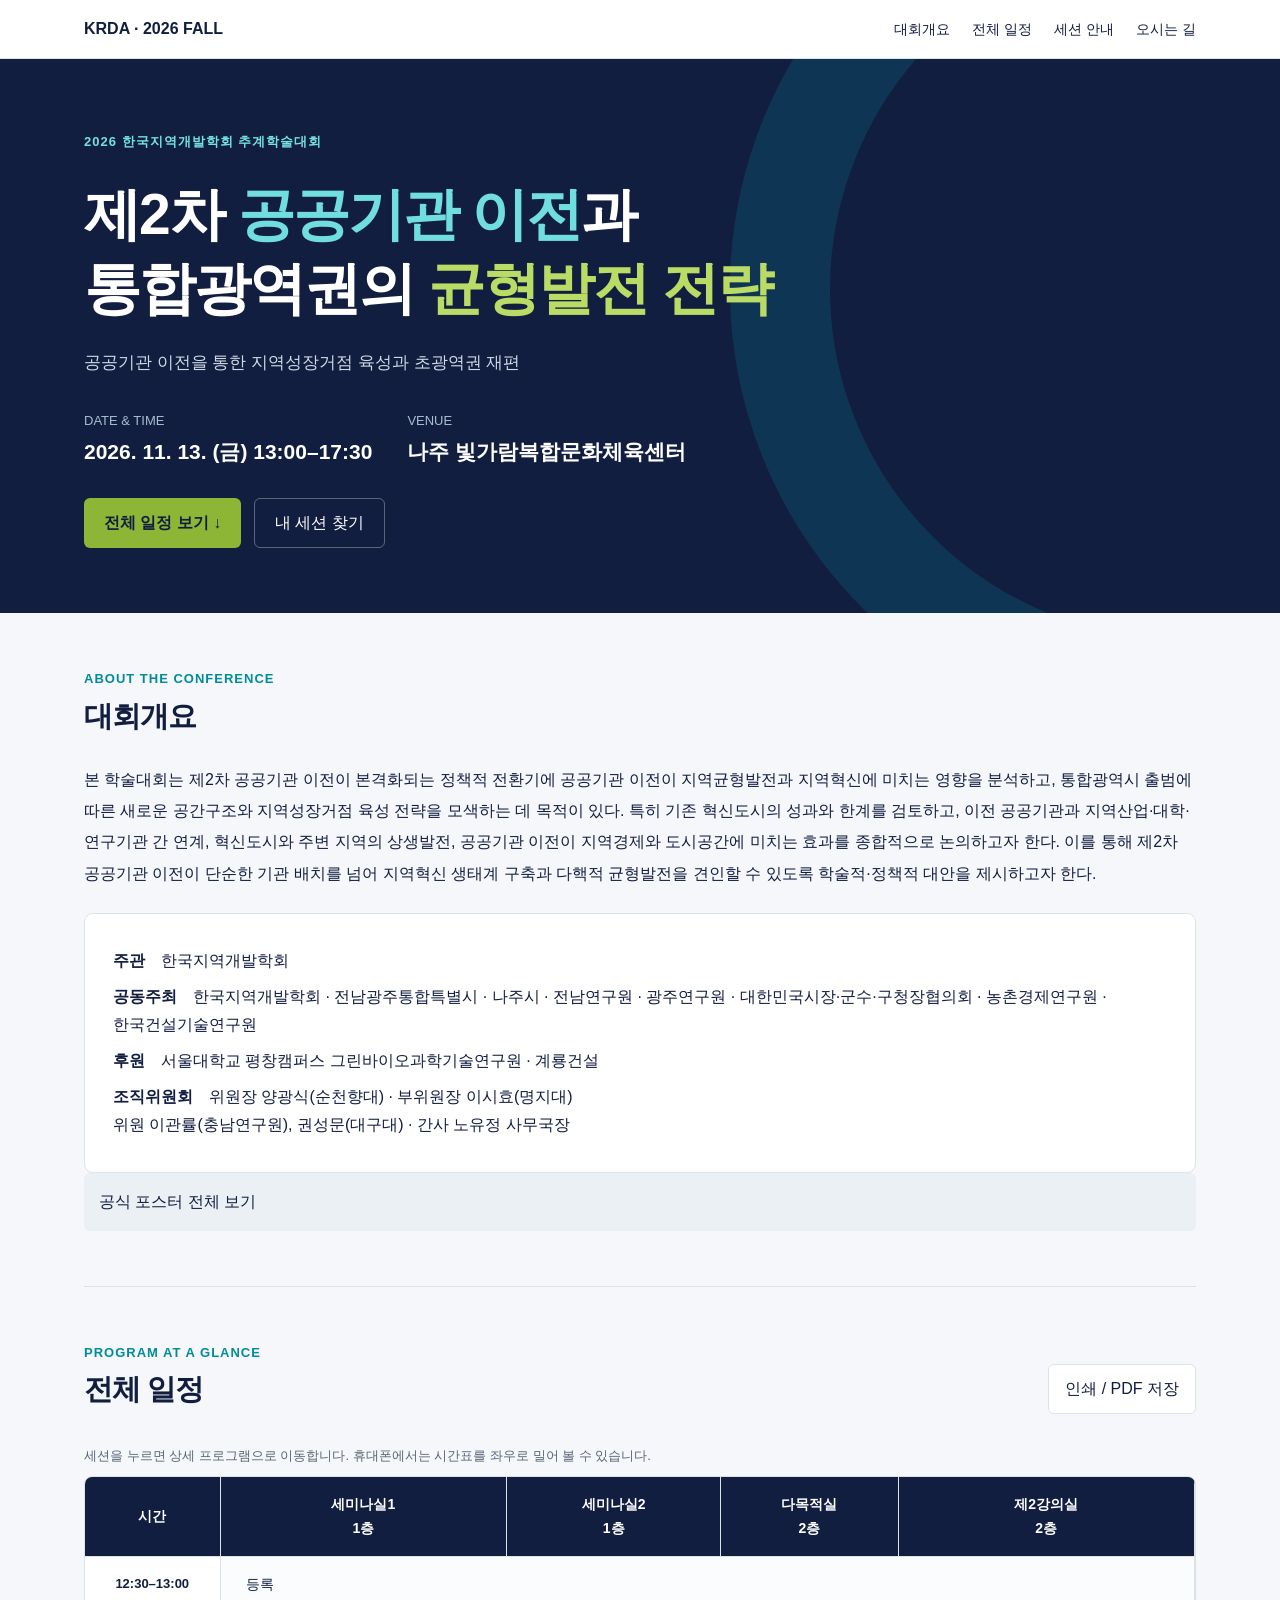
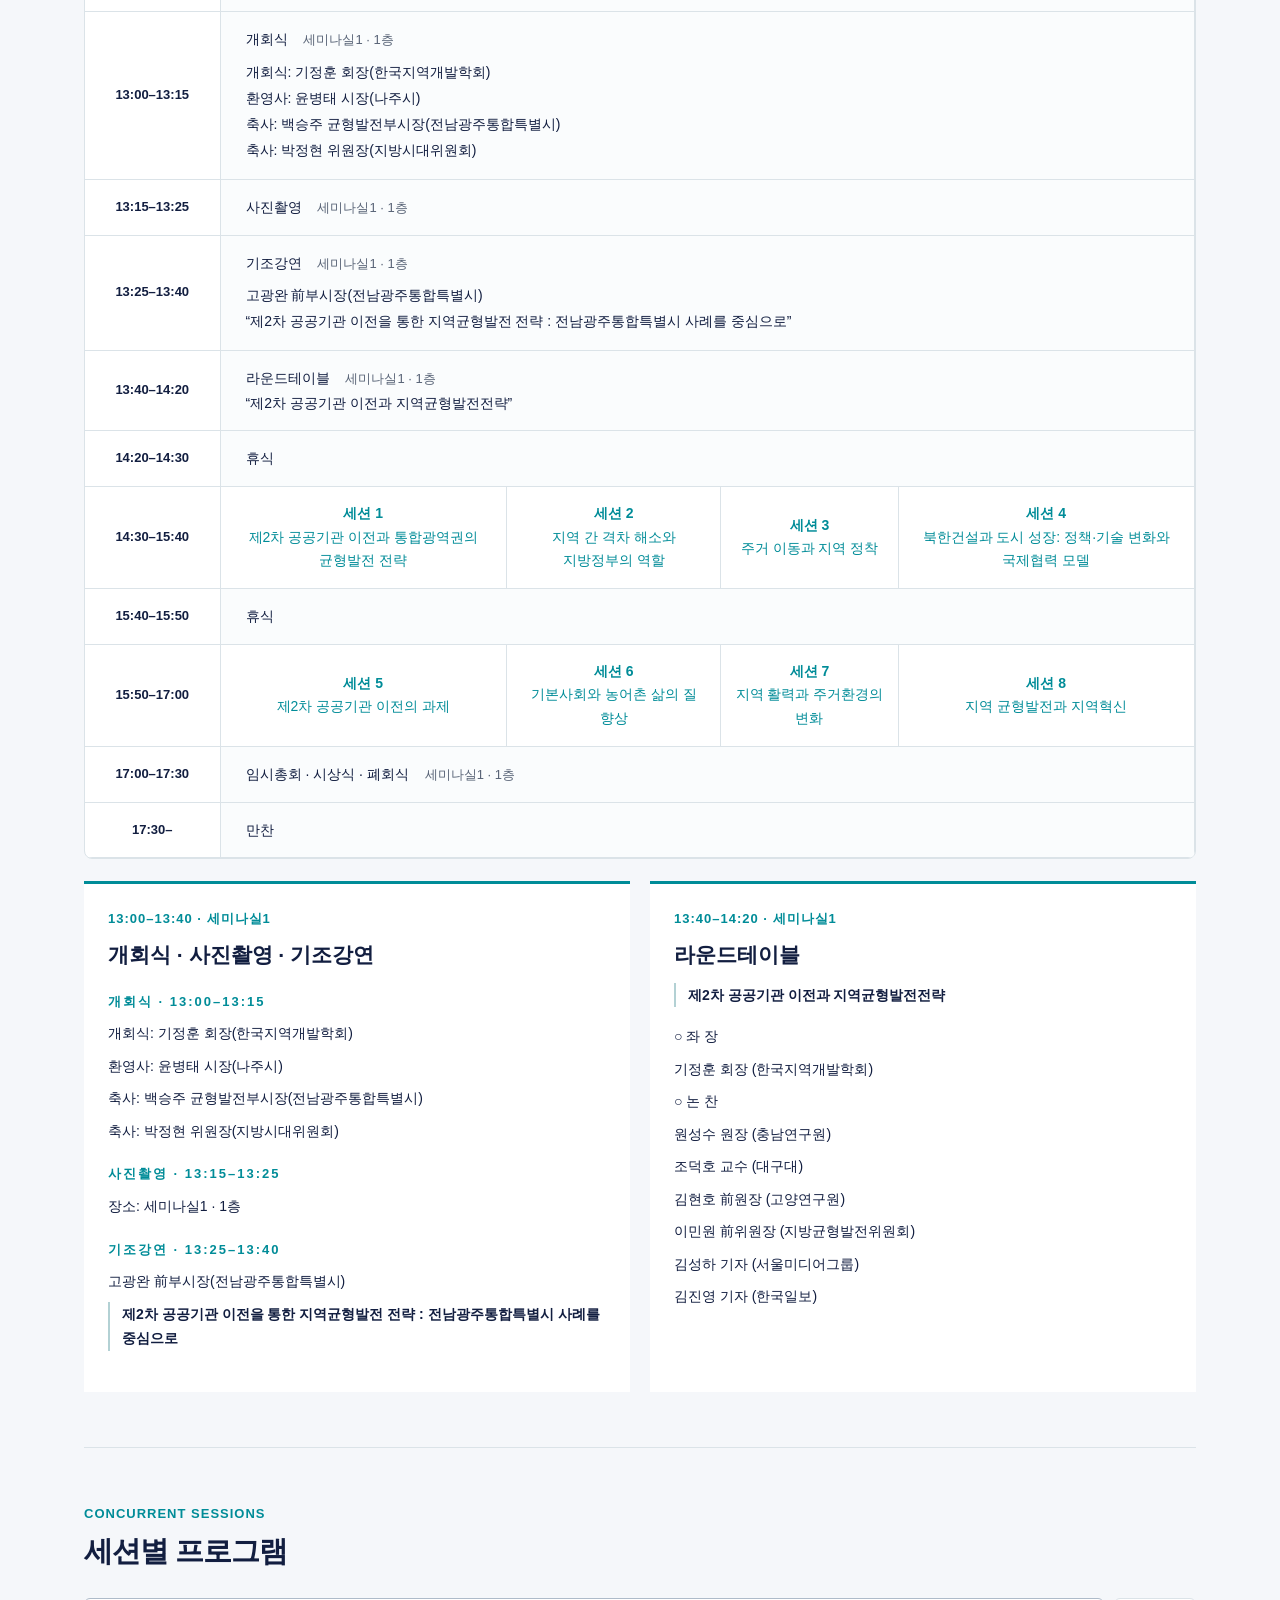
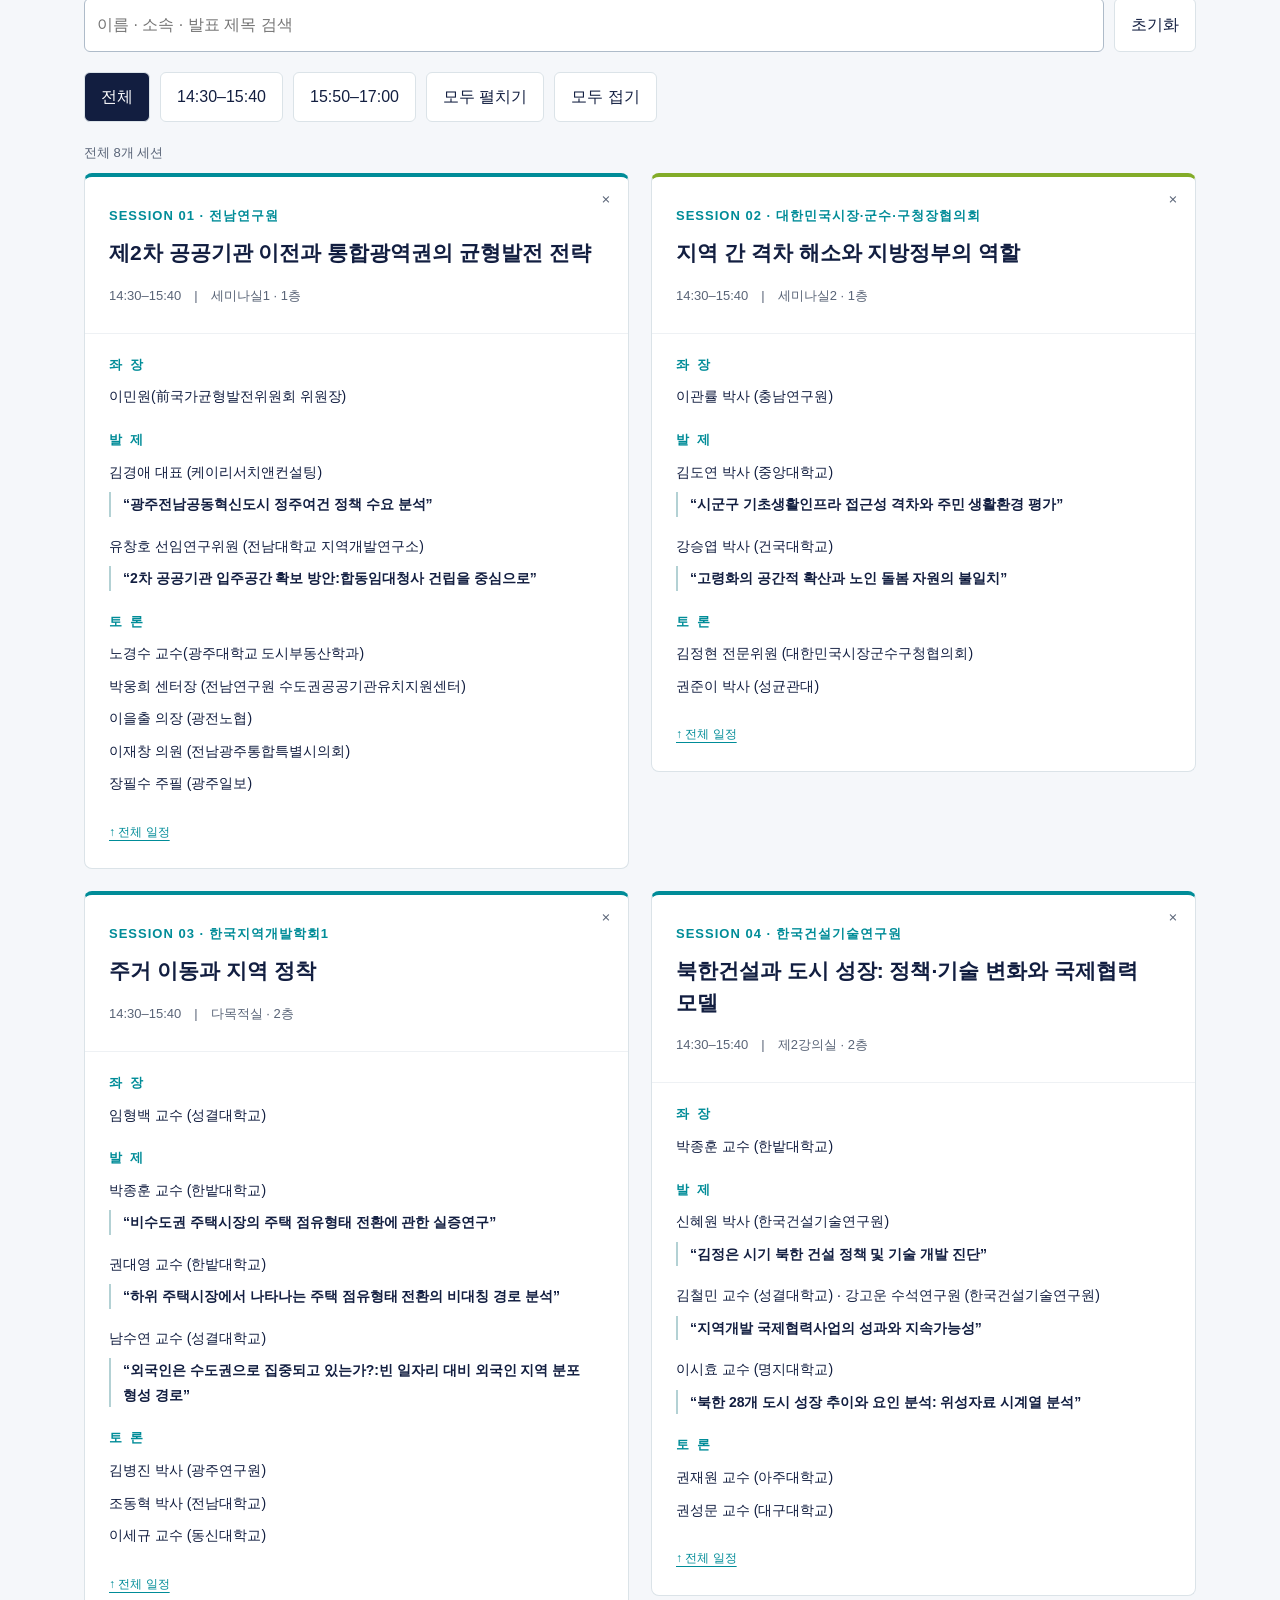
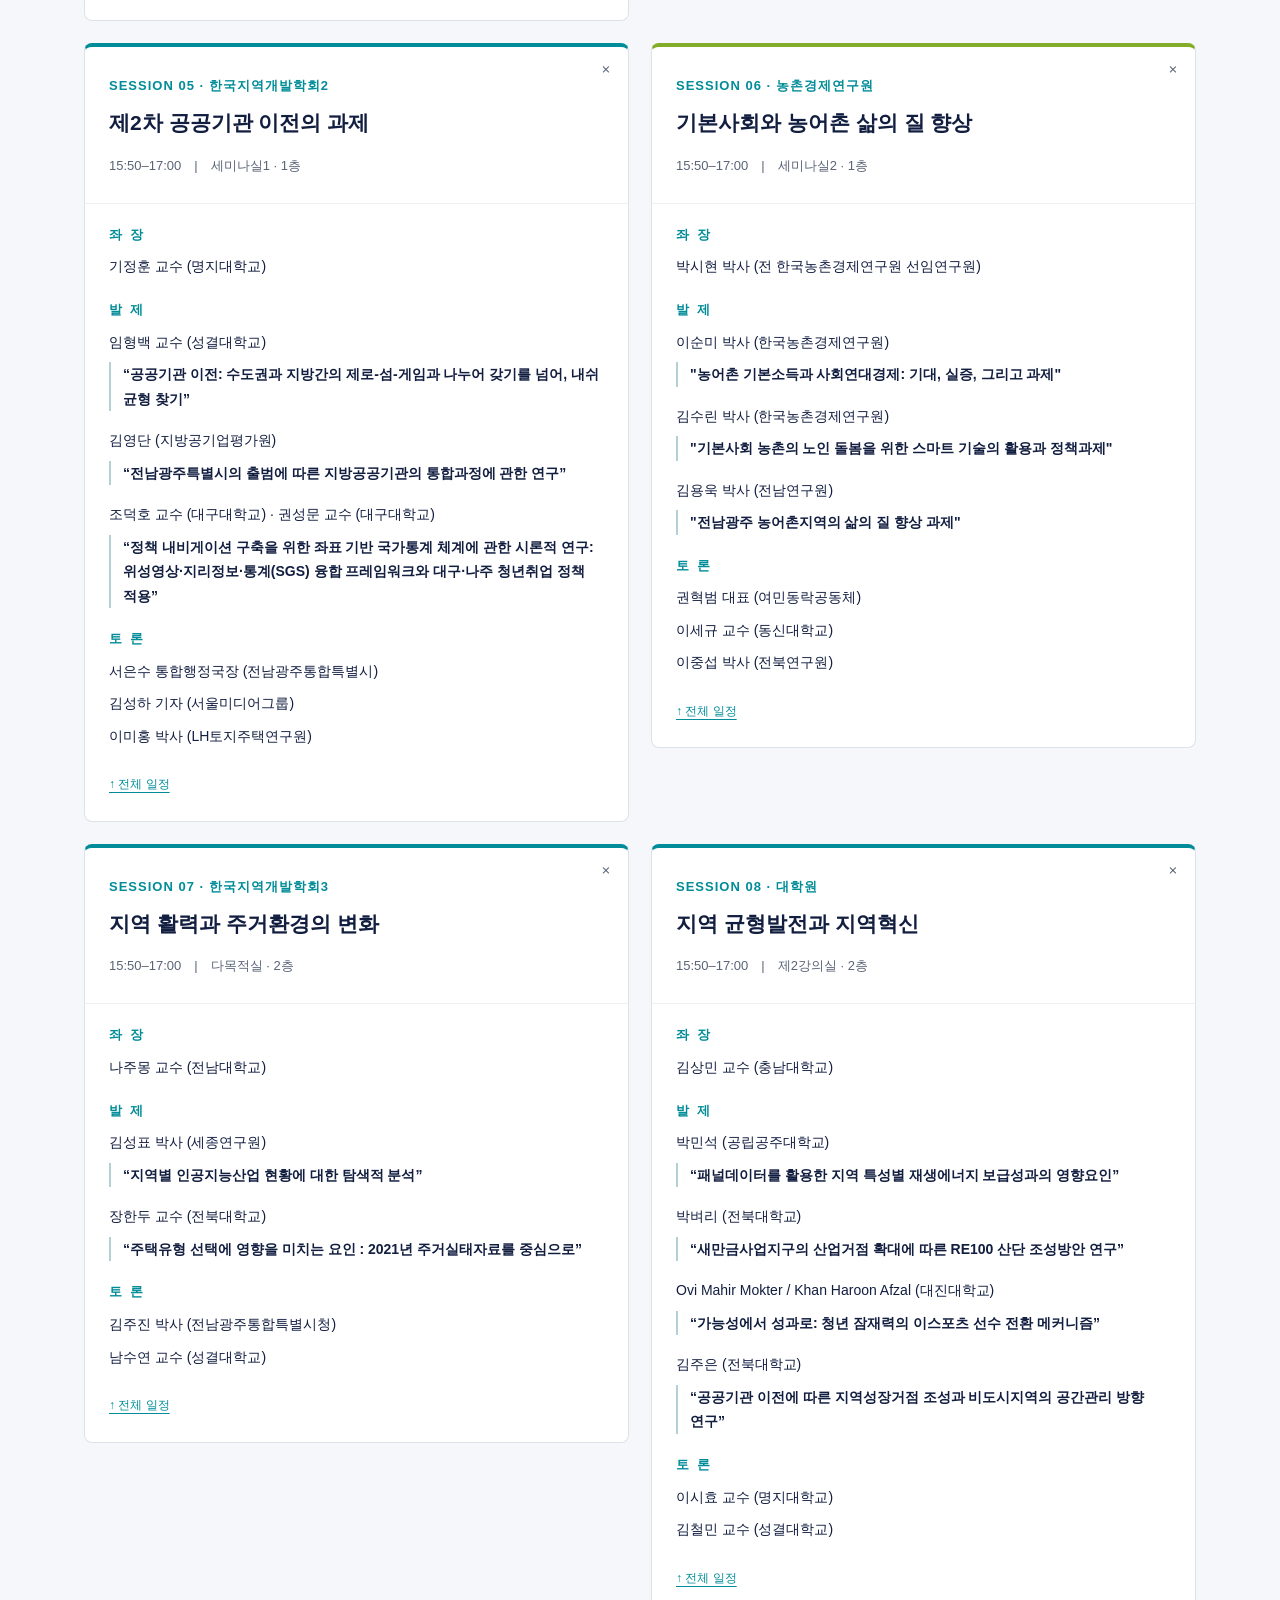
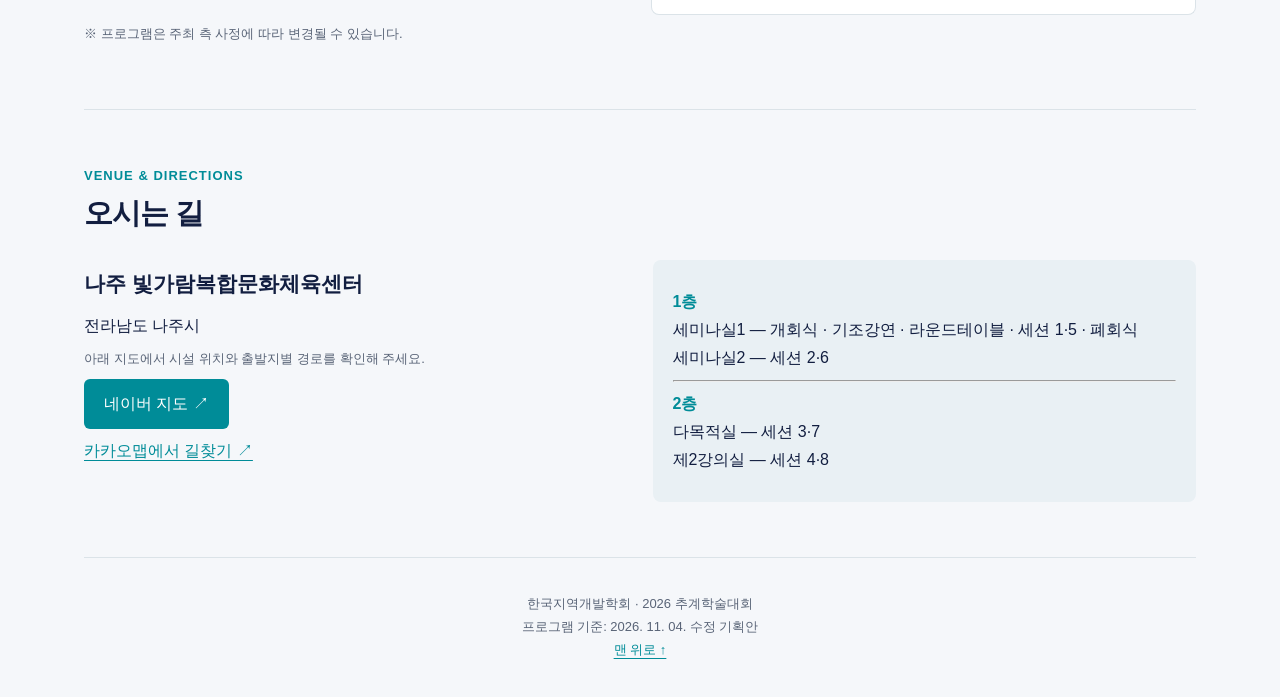
==== 2026-fall/index.html @ 7869dcb7 "Add files via upload" ====
<!doctype html>
<html lang="ko">
<head>
<meta charset="utf-8">
<meta name="viewport" content="width=device-width,initial-scale=1">
<meta name="description" content="2026 한국지역개발학회 추계학술대회 — 11월 13일 나주 빛가람복합문화체육센터. 전체 일정과 세션별 프로그램 안내.">
<title>2026 한국지역개발학회 추계학술대회</title>
<link rel="stylesheet" href="style.css?v=20261104r5">
</head>
<body>
<!-- 내용 수정: 이 파일에서 이름·소속·제목을 검색해 바꾸세요. -->
<!-- 디자인은 style.css, 기능은 script.js, 포스터는 poster.png에 있습니다. -->
<a class="skip" href="#schedule">전체 일정으로 바로가기</a>
<nav aria-label="주요 메뉴">
<div class="navinner">
<a class="brand" href="#top">KRDA · 2026 FALL</a>
<div class="links">
<a href="#about">대회개요</a>
<a href="#schedule">전체 일정</a>
<a href="#sessions">세션 안내</a>
<a href="#venue">오시는 길</a>
</div>
</div>
</nav>
<header class="hero" id="top">
<div class="hero-inner">
<div class="eyebrow">2026 한국지역개발학회 추계학술대회</div>
<h1>제2차 <em>공공기관 이전</em>과<br>통합광역권의 <strong>균형발전 전략</strong>
</h1>
<p class="subtitle">공공기관 이전을 통한 지역성장거점 육성과 초광역권 재편</p>
<div class="hero-info">
<div>
<span>DATE & TIME</span>
<b>2026. 11. 13. (금) 13:00–17:30</b>
</div>
<div>
<span>VENUE</span>
<b>나주 빛가람복합문화체육센터</b>
</div>
</div>
<a class="btn" href="#schedule">전체 일정 보기 ↓</a>
<a class="ghost" href="#sessions">내 세션 찾기</a>
</div>
</header>
<main>

<!-- ==================== 대회개요 ==================== -->
<section id="about">
<div class="eyebrow">ABOUT THE CONFERENCE</div>
<h2>대회개요</h2>
<p class="intro">본 학술대회는 제2차 공공기관 이전이 본격화되는 정책적 전환기에 공공기관 이전이 지역균형발전과 지역혁신에 미치는 영향을 분석하고, 통합광역시 출범에 따른 새로운 공간구조와 지역성장거점 육성 전략을 모색하는 데 목적이 있다. 특히 기존 혁신도시의 성과와 한계를 검토하고, 이전 공공기관과 지역산업·대학·연구기관 간 연계, 혁신도시와 주변 지역의 상생발전, 공공기관 이전이 지역경제와 도시공간에 미치는 효과를 종합적으로 논의하고자 한다. 이를 통해 제2차 공공기관 이전이 단순한 기관 배치를 넘어 지역혁신 생태계 구축과 다핵적 균형발전을 견인할 수 있도록 학술적·정책적 대안을 제시하고자 한다.</p>
<div class="info-box">
<p>
<b>주관</b>　한국지역개발학회</p>
<p>
<b>공동주최</b>　한국지역개발학회 · 전남광주통합특별시 · 나주시 · 전남연구원 · 광주연구원 · 대한민국시장·군수·구청장협의회 · 농촌경제연구원 · 한국건설기술연구원</p>
<!-- 후원기관 -->
<p>
<b>후원</b>　서울대학교 평창캠퍼스 그린바이오과학기술연구원 · 계룡건설</p>
<p>
<b>조직위원회</b>　위원장 양광식(순천향대) · 부위원장 이시효(명지대)<br>위원 이관률(충남연구원), 권성문(대구대) · 간사 노유정 사무국장</p>
</div>
<details id="poster">
<summary>공식 포스터 전체 보기</summary>
<img loading="lazy" src="poster.png" alt="2026 한국지역개발학회 추계학술대회 공식 포스터">
</details>
</section>

<!-- ==================== 전체 일정 — 개회식·축사·기조강연 명단 ==================== -->
<section id="schedule">
<div class="sectionhead">
<div>
<div class="eyebrow">PROGRAM AT A GLANCE</div>
<h2>전체 일정</h2>
</div>
<button class="filter" id="print">인쇄 / PDF 저장</button>
</div>
<p class="note">세션을 누르면 상세 프로그램으로 이동합니다. 휴대폰에서는 시간표를 좌우로 밀어 볼 수 있습니다.</p>
<div class="tablewrap" role="region" aria-label="전체 일정표, 좌우 스크롤 가능" tabindex="0">
<table>
<thead>
<tr>
<th scope="col">시간</th>
<th scope="col">세미나실1<br>1층</th>
<th scope="col">세미나실2<br>1층</th>
<th scope="col">다목적실<br>2층</th>
<th scope="col">제2강의실<br>2층</th>
</tr>
</thead>
<tbody>
<tr class="common">
<th scope="row">12:30–13:00</th>
<td colspan="4">등록</td>
</tr>
<tr class="common">
<th scope="row">13:00–13:15</th>
<td colspan="4">개회식 <small>세미나실1 · 1층</small>
<div class="ceremony-names">개회식: 기정훈 회장(한국지역개발학회)<br>환영사: 윤병태 시장(나주시)<br>축사: 백승주 균형발전부시장(전남광주통합특별시)<br>축사: 박정현 위원장(지방시대위원회)</div>
</td>
</tr>
<tr class="common">
<th scope="row">13:15–13:25</th>
<td colspan="4">사진촬영 <small>세미나실1 · 1층</small></td>
</tr>
<tr class="common">
<th scope="row">13:25–13:40</th>
<td colspan="4">기조강연 <small>세미나실1 · 1층</small>
<div class="ceremony-names">고광완 前부시장(전남광주통합특별시)<br>“제2차 공공기관 이전을 통한 지역균형발전 전략 : 전남광주통합특별시 사례를 중심으로”</div>
</td>
</tr>
<tr class="common">
<th scope="row">13:40–14:20</th>
<td colspan="4">라운드테이블 <small>세미나실1 · 1층</small><br>“제2차 공공기관 이전과 지역균형발전전략”
</td>
</tr>
<tr class="common">
<th scope="row">14:20–14:30</th>
<td colspan="4">휴식</td>
</tr>
<tr>
<th scope="row">14:30–15:40</th>
<td>
<a href="#session-1" data-session="1">
<b>세션 1</b>
<br>제2차 공공기관 이전과 통합광역권의 균형발전 전략</a>
</td>
<td>
<a href="#session-2" data-session="2">
<b>세션 2</b>
<br>지역 간 격차 해소와 지방정부의 역할</a>
</td>
<td>
<a href="#session-3" data-session="3">
<b>세션 3</b>
<br>주거 이동과 지역 정착</a>
</td>
<td>
<a href="#session-4" data-session="4">
<b>세션 4</b>
<br>북한건설과 도시 성장: 정책·기술 변화와 국제협력 모델</a>
</td>
</tr>
<tr class="common">
<th scope="row">15:40–15:50</th>
<td colspan="4">휴식</td>
</tr>
<tr>
<th scope="row">15:50–17:00</th>
<td>
<a href="#session-5" data-session="5">
<b>세션 5</b>
<br>제2차 공공기관 이전의 과제</a>
</td>
<td>
<a href="#session-6" data-session="6">
<b>세션 6</b>
<br>기본사회와 농어촌 삶의 질 향상</a>
</td>
<td>
<a href="#session-7" data-session="7">
<b>세션 7</b>
<br>지역 활력과 주거환경의 변화</a>
</td>
<td>
<a href="#session-8" data-session="8">
<b>세션 8</b>
<br>지역 균형발전과 지역혁신</a>
</td>
</tr>
<tr class="common">
<th scope="row">17:00–17:30</th>
<td colspan="4">임시총회 · 시상식 · 폐회식 <small>세미나실1 · 1층</small>
</td>
</tr>
<tr class="common">
<th scope="row">17:30–</th>
<td colspan="4">만찬</td>
</tr>
</tbody>
</table>
</div>
<div class="plenary">
<article>
<div class="eyebrow">13:00–13:40 · 세미나실1</div>
<h3>개회식 · 사진촬영 · 기조강연</h3>
<h4>개회식 · 13:00–13:15</h4>
<p>개회식: 기정훈 회장(한국지역개발학회)</p>
<p>환영사: 윤병태 시장(나주시)</p>
<p>축사: 백승주 균형발전부시장(전남광주통합특별시)</p>
<p>축사: 박정현 위원장(지방시대위원회)</p>
<h4>사진촬영 · 13:15–13:25</h4>
<p>장소: 세미나실1 · 1층</p>
<h4>기조강연 · 13:25–13:40</h4>
<p>고광완 前부시장(전남광주통합특별시)</p>
<p class="paper">제2차 공공기관 이전을 통한 지역균형발전 전략 : 전남광주통합특별시 사례를 중심으로</p>
</article>
<article>
<div class="eyebrow">13:40–14:20 · 세미나실1</div>
<h3>라운드테이블</h3>
<p class="paper">제2차 공공기관 이전과 지역균형발전전략</p>
<p>○ 좌 장</p>
<p>기정훈 회장 (한국지역개발학회)</p>
<p>○ 논 찬</p>
<p>원성수 원장 (충남연구원)</p>
<p>조덕호 교수 (대구대)</p>
<p>김현호 前원장 (고양연구원)</p>
<p>이민원 前위원장 (지방균형발전위원회)</p>
<p>김성하 기자 (서울미디어그룹)</p>
<p>김진영 기자 (한국일보)</p>
</article>
</div>
</section>

<!-- ==================== 세션별 프로그램 — 발표자·제목·토론자 ==================== -->
<section id="sessions">
<div class="eyebrow">CONCURRENT SESSIONS</div>
<h2>세션별 프로그램</h2>
<div class="tools">
<label for="search" class="hidden">프로그램 검색</label>
<input id="search" type="search" aria-label="이름, 소속, 발표 제목 검색" placeholder="이름 · 소속 · 발표 제목 검색">
<button class="filter" id="reset">초기화</button>
</div>
<div class="tools" role="group" aria-label="시간대 선택">
<button class="filter" data-slot="all" aria-pressed="true">전체</button>
<button class="filter" data-slot="first" aria-pressed="false">14:30–15:40</button>
<button class="filter" data-slot="second" aria-pressed="false">15:50–17:00</button>
<button class="filter" id="expand">모두 펼치기</button>
<button class="filter" id="collapse">모두 접기</button>
</div>
<p id="count" class="note" aria-live="polite">전체 8개 세션</p>
<div class="sessions">

<!-- 세션 1 시작: 아래 이름·소속·발표 제목을 수정하세요 -->
<!-- 세션 1 시작: 이름·소속·발표 제목 -->
<details class="session" id="session-1" open>
<summary>
<span class="eyebrow">SESSION 01 · 전남연구원</span>
<h3>제2차 공공기관 이전과 통합광역권의 균형발전 전략</h3>
<span class="meta">14:30–15:40　|　세미나실1 · 1층</span>
<span class="toggle" aria-hidden="true">＋</span>
</summary>
<div class="detail">
<h4>좌 장</h4>
<p>이민원(前국가균형발전위원회 위원장)</p>
<h4>발 제</h4>
<p>김경애 대표 (케이리서치앤컨설팅)</p>
<p class="paper">“광주전남공동혁신도시 정주여건 정책 수요 분석”</p>
<p>유창호 선임연구위원 (전남대학교 지역개발연구소)</p>
<p class="paper">“2차 공공기관 입주공간 확보 방안:합동임대청사 건립을 중심으로”</p>
<h4>토 론</h4>
<p>노경수 교수(광주대학교 도시부동산학과)</p>
<p>박웅희 센터장 (전남연구원 수도권공공기관유치지원센터)</p>
<p>이을출 의장 (광전노협)</p>
<p>이재창 의원 (전남광주통합특별시의회)</p>
<p>장필수 주필 (광주일보)</p>
<a href="#schedule" class="back">↑ 전체 일정</a>
</div>
</details>

<!-- 세션 2 시작: 아래 이름·소속·발표 제목을 수정하세요 -->
<!-- 세션 2 시작: 이름·소속·발표 제목 -->
<details class="session" id="session-2" open>
<summary>
<span class="eyebrow">SESSION 02 · 대한민국시장·군수·구청장협의회</span>
<h3>지역 간 격차 해소와 지방정부의 역할</h3>
<span class="meta">14:30–15:40　|　세미나실2 · 1층</span>
<span class="toggle" aria-hidden="true">＋</span>
</summary>
<div class="detail">
<h4>좌 장</h4>
<p>이관률 박사 (충남연구원)</p>
<h4>발 제</h4>
<p>김도연 박사 (중앙대학교)</p>
<p class="paper">“시군구 기초생활인프라 접근성 격차와 주민 생활환경 평가”</p>
<p>강승엽 박사 (건국대학교)</p>
<p class="paper">“고령화의 공간적 확산과 노인 돌봄 자원의 불일치”</p>
<h4>토 론</h4>
<p>김정현 전문위원 (대한민국시장군수구청협의회)</p>
<p>권준이 박사 (성균관대)</p>
<a href="#schedule" class="back">↑ 전체 일정</a>
</div>
</details>

<!-- 세션 3 시작: 아래 이름·소속·발표 제목을 수정하세요 -->
<!-- 세션 3 시작: 이름·소속·발표 제목 -->
<details class="session" id="session-3" open>
<summary>
<span class="eyebrow">SESSION 03 · 한국지역개발학회1</span>
<h3>주거 이동과 지역 정착</h3>
<span class="meta">14:30–15:40　|　다목적실 · 2층</span>
<span class="toggle" aria-hidden="true">＋</span>
</summary>
<div class="detail">
<h4>좌 장</h4>
<p>임형백 교수 (성결대학교)</p>
<h4>발 제</h4>
<p>박종훈 교수 (한밭대학교)</p>
<p class="paper">“비수도권 주택시장의 주택 점유형태 전환에 관한 실증연구”</p>
<p>권대영 교수 (한밭대학교)</p>
<p class="paper">“하위 주택시장에서 나타나는 주택 점유형태 전환의 비대칭 경로 분석”</p>
<p>남수연 교수 (성결대학교)</p>
<p class="paper">“외국인은 수도권으로 집중되고 있는가?:빈 일자리 대비 외국인 지역 분포 형성 경로”</p>
<h4>토 론</h4>
<p>김병진 박사 (광주연구원)</p>
<p>조동혁 박사 (전남대학교)</p>
<p>이세규 교수 (동신대학교)</p>
<a href="#schedule" class="back">↑ 전체 일정</a>
</div>
</details>

<!-- 세션 4 시작: 아래 이름·소속·발표 제목을 수정하세요 -->
<!-- 세션 4 시작: 이름·소속·발표 제목 -->
<details class="session" id="session-4" open>
<summary>
<span class="eyebrow">SESSION 04 · 한국건설기술연구원</span>
<h3>북한건설과 도시 성장: 정책·기술 변화와 국제협력 모델</h3>
<span class="meta">14:30–15:40　|　제2강의실 · 2층</span>
<span class="toggle" aria-hidden="true">＋</span>
</summary>
<div class="detail">
<h4>좌 장</h4>
<p>박종훈 교수 (한밭대학교)</p>
<h4>발 제</h4>
<p>신혜원 박사 (한국건설기술연구원)</p>
<p class="paper">“김정은 시기 북한 건설 정책 및 기술 개발 진단”</p>
<p>김철민 교수 (성결대학교) · 강고운 수석연구원 (한국건설기술연구원)</p>
<p class="paper">“지역개발 국제협력사업의 성과와 지속가능성”</p>
<p>이시효 교수 (명지대학교)</p>
<p class="paper">“북한 28개 도시 성장 추이와 요인 분석: 위성자료 시계열 분석”</p>
<h4>토 론</h4>
<p>권재원 교수 (아주대학교)</p>
<p>권성문 교수 (대구대학교)</p>
<a href="#schedule" class="back">↑ 전체 일정</a>
</div>
</details>

<!-- 세션 5 시작: 아래 이름·소속·발표 제목을 수정하세요 -->
<!-- 세션 5 시작: 이름·소속·발표 제목 -->
<details class="session" id="session-5" open>
<summary>
<span class="eyebrow">SESSION 05 · 한국지역개발학회2</span>
<h3>제2차 공공기관 이전의 과제</h3>
<span class="meta">15:50–17:00　|　세미나실1 · 1층</span>
<span class="toggle" aria-hidden="true">＋</span>
</summary>
<div class="detail">
<h4>좌 장</h4>
<p>기정훈 교수 (명지대학교)</p>
<h4>발 제</h4>
<p>임형백 교수 (성결대학교)</p>
<p class="paper">“공공기관 이전: 수도권과 지방간의 제로-섬-게임과 나누어 갖기를 넘어, 내쉬 균형 찾기”</p>
<p>김영단 (지방공기업평가원)</p>
<p class="paper">“전남광주특별시의 출범에 따른 지방공공기관의 통합과정에 관한 연구”</p>
<p>조덕호 교수 (대구대학교) · 권성문 교수 (대구대학교)</p>
<p class="paper">“정책 내비게이션 구축을 위한 좌표 기반 국가통계 체계에 관한 시론적 연구: 위성영상·지리정보·통계(SGS) 융합 프레임워크와 대구·나주 청년취업 정책 적용”</p>
<h4>토 론</h4>
<p>서은수 통합행정국장 (전남광주통합특별시)</p>
<p>김성하 기자 (서울미디어그룹)</p>
<p>이미홍 박사 (LH토지주택연구원)</p>
<a href="#schedule" class="back">↑ 전체 일정</a>
</div>
</details>

<!-- 세션 6 시작: 아래 이름·소속·발표 제목을 수정하세요 -->
<!-- 세션 6 시작: 이름·소속·발표 제목 -->
<details class="session" id="session-6" open>
<summary>
<span class="eyebrow">SESSION 06 · 농촌경제연구원</span>
<h3>기본사회와 농어촌 삶의 질 향상</h3>
<span class="meta">15:50–17:00　|　세미나실2 · 1층</span>
<span class="toggle" aria-hidden="true">＋</span>
</summary>
<div class="detail">
<h4>좌 장</h4>
<p>박시현 박사 (전 한국농촌경제연구원 선임연구원)</p>
<h4>발 제</h4>
<p>이순미 박사 (한국농촌경제연구원)</p>
<p class="paper">&quot;농어촌 기본소득과 사회연대경제: 기대, 실증, 그리고 과제&quot;</p>
<p>김수린 박사 (한국농촌경제연구원)</p>
<p class="paper">&quot;기본사회 농촌의 노인 돌봄을 위한 스마트 기술의 활용과 정책과제&quot;</p>
<p>김용욱 박사 (전남연구원)</p>
<p class="paper">&quot;전남광주 농어촌지역의 삶의 질 향상 과제&quot;</p>
<h4>토 론</h4>
<p>권혁범 대표 (여민동락공동체)</p>
<p>이세규 교수 (동신대학교)</p>
<p>이중섭 박사 (전북연구원)</p>
<a href="#schedule" class="back">↑ 전체 일정</a>
</div>
</details>

<!-- 세션 7 시작: 아래 이름·소속·발표 제목을 수정하세요 -->
<!-- 세션 7 시작: 이름·소속·발표 제목 -->
<details class="session" id="session-7" open>
<summary>
<span class="eyebrow">SESSION 07 · 한국지역개발학회3</span>
<h3>지역 활력과 주거환경의 변화</h3>
<span class="meta">15:50–17:00　|　다목적실 · 2층</span>
<span class="toggle" aria-hidden="true">＋</span>
</summary>
<div class="detail">
<h4>좌 장</h4>
<p>나주몽 교수 (전남대학교)</p>
<h4>발 제</h4>
<p>김성표 박사 (세종연구원)</p>
<p class="paper">“지역별 인공지능산업 현황에 대한 탐색적 분석”</p>
<p>장한두 교수 (전북대학교)</p>
<p class="paper">“주택유형 선택에 영향을 미치는 요인 : 2021년 주거실태자료를 중심으로”</p>
<h4>토 론</h4>
<p>김주진 박사 (전남광주통합특별시청)</p>
<p>남수연 교수 (성결대학교)</p>
<a href="#schedule" class="back">↑ 전체 일정</a>
</div>
</details>

<!-- 세션 8 시작: 아래 이름·소속·발표 제목을 수정하세요 -->
<!-- 세션 8 시작: 이름·소속·발표 제목 -->
<details class="session" id="session-8" open>
<summary>
<span class="eyebrow">SESSION 08 · 대학원</span>
<h3>지역 균형발전과 지역혁신</h3>
<span class="meta">15:50–17:00　|　제2강의실 · 2층</span>
<span class="toggle" aria-hidden="true">＋</span>
</summary>
<div class="detail">
<h4>좌 장</h4>
<p>김상민 교수 (충남대학교)</p>
<h4>발 제</h4>
<p>박민석 (공립공주대학교)</p>
<p class="paper">“패널데이터를 활용한 지역 특성별 재생에너지 보급성과의 영향요인”</p>
<p>박벼리 (전북대학교)</p>
<p class="paper">“새만금사업지구의 산업거점 확대에 따른 RE100 산단 조성방안 연구”</p>
<p>Ovi Mahir Mokter / Khan Haroon Afzal (대진대학교)</p>
<p class="paper">“가능성에서 성과로: 청년 잠재력의 이스포츠 선수 전환 메커니즘”</p>
<p>김주은 (전북대학교)</p>
<p class="paper">“공공기관 이전에 따른 지역성장거점 조성과 비도시지역의 공간관리 방향 연구”</p>
<h4>토 론</h4>
<p>이시효 교수 (명지대학교)</p>
<p>김철민 교수 (성결대학교)</p>
<a href="#schedule" class="back">↑ 전체 일정</a>
</div>
</details>
</div>
<p id="empty" hidden>검색 결과가 없습니다. 이름이나 검색어를 다시 확인해 주세요.</p>
<p class="note">※ 프로그램은 주최 측 사정에 따라 변경될 수 있습니다.</p>
</section>

<!-- ==================== 오시는 길 ==================== -->
<section id="venue">
<div class="eyebrow">VENUE & DIRECTIONS</div>
<h2>오시는 길</h2>
<div class="venue">
<div>
<h3>나주 빛가람복합문화체육센터</h3>
<p>전라남도 나주시</p>
<p class="note">아래 지도에서 시설 위치와 출발지별 경로를 확인해 주세요.</p>
<p>
<a class="btn" href="https://map.naver.com/p/search/나주%20빛가람복합문화체육센터" target="_blank" rel="noopener noreferrer">네이버 지도 ↗</a>
</p>
<p>
<a href="https://map.kakao.com/?q=나주%20빛가람복합문화체육센터" target="_blank" rel="noopener noreferrer">카카오맵에서 길찾기 ↗</a>
</p>
</div>
<div class="floor">
<p>
<b>1층</b>
<br>세미나실1 — 개회식 · 기조강연 · 라운드테이블 · 세션 1·5 · 폐회식<br>세미나실2 — 세션 2·6</p>
<hr>
<p>
<b>2층</b>
<br>다목적실 — 세션 3·7<br>제2강의실 — 세션 4·8</p>
</div>
</div>
</section>
</main>
<footer>한국지역개발학회 · 2026 추계학술대회<br>프로그램 기준: 2026. 11. 04. 수정 기획안<br>
<a href="#top">맨 위로 ↑</a>
</footer>
<script src="script.js?v=20261104r5">
</script>
</body>
</html>
---- 2026-fall/style.css ----
:root{--navy:#121e40;--teal:#008c98;--green:#83ac28;--muted:#596477;--line:#dbe3e8}
*{box-sizing:border-box}
html{scroll-behavior:smooth;scroll-padding-top:90px}
body{margin:0;color:var(--navy);background:#f5f7fa;font-family:"Pretendard","Noto Sans KR","Malgun Gothic",sans-serif;line-height:1.75;word-break:keep-all}
a{color:var(--teal);text-underline-offset:4px}
a:focus-visible,button:focus-visible,summary:focus-visible,input:focus-visible{outline:3px solid #b1cf50;outline-offset:4px}
.skip{position:absolute;top:-100px}
.skip:focus{top:0;z-index:10;background:white;padding:10px}
nav{position:sticky;top:0;z-index:5;background:#fffffff5;border-bottom:1px solid var(--line);backdrop-filter:blur(12px)}
.navinner{max-width:1160px;margin:auto;display:flex;align-items:center;justify-content:space-between;padding:15px 24px;gap:20px}
.brand{font-size:16px;font-weight:800;text-decoration:none;color:var(--navy)}
.links{display:flex;gap:22px;white-space:nowrap}
.links a{text-decoration:none;font-size:14px;color:var(--navy)}
.hero{background:var(--navy);color:white;position:relative;overflow:hidden}
.hero:after{content:"";position:absolute;width:700px;height:700px;border:100px solid #00a8b92a;border-radius:50%;right:-350px;top:-220px;pointer-events:none}
.hero-inner{max-width:1160px;margin:auto;padding:72px 24px 65px;position:relative;z-index:1}
.eyebrow{font-size:13px;letter-spacing:1px;font-weight:700;color:var(--teal)}
.hero .eyebrow{color:#74e1df}
h1{font-size:clamp(30px,4.8vw,57px);line-height:1.3;margin:23px 0;letter-spacing:-2px;max-width:930px}
h1 em{color:#70dddf;font-style:normal}
h1 strong{color:#badb65}
.subtitle{color:#d0d9e6;font-size:17px}
.hero-info{display:flex;gap:35px;flex-wrap:wrap;margin:28px 0}
.hero-info b{display:block;font-size:21px}
.hero-info span{font-size:13px;color:#a8bdcf}
.btn{display:inline-block;padding:11px 20px;background:var(--teal);color:white;border:0;border-radius:6px;text-decoration:none;font:inherit;cursor:pointer}
.hero .btn{background:#8db637;color:var(--navy);font-weight:800}
.ghost{display:inline-block;color:inherit;padding:10px 20px;text-decoration:none;border:1px solid #ffffff50;border-radius:6px;margin-left:8px}
main{max-width:1160px;margin:auto;padding:0 24px}
section{padding:55px 0;border-bottom:1px solid var(--line)}
h2{font-size:29px;letter-spacing:-1px;margin:0 0 22px}
h3{font-size:21px;line-height:1.5;margin:8px 0 12px}
p{margin:8px 0}
.intro{font-size:16px;line-height:1.95}
.info-box{background:white;padding:25px 28px;border:1px solid var(--line);border-radius:9px;margin-top:24px}
.info-box p{margin:8px 0}
.sectionhead{display:flex;align-items:center;justify-content:space-between;gap:20px;flex-wrap:wrap}
.note,small{color:var(--muted);font-size:13px}
.tablewrap{overflow-x:auto;background:white;border:1px solid var(--line);border-radius:8px}
table{width:100%;border-collapse:collapse;font-size:14px;min-width:700px}
td,th{padding:15px 12px;border-bottom:1px solid var(--line);border-right:1px solid var(--line);text-align:center}
thead{background:var(--navy);color:white}
tbody th{width:135px;font-size:13px;white-space:nowrap}
td a{display:block;text-decoration:none;line-height:1.7}
td a:hover{text-decoration:underline}
.common td{text-align:left;padding-left:25px;background:#fafcfd}
.common small{margin-left:12px}
.plenary{display:grid;grid-template-columns:1fr 1fr;gap:20px;margin-top:22px}
.plenary article{background:white;border-top:3px solid var(--teal);padding:24px}
.plenary p{font-size:14px}
.tools{display:flex;gap:10px;flex-wrap:wrap;margin:0 0 20px}
input{flex:1;min-width:200px;font:inherit;border:1px solid #aebbc9;border-radius:6px;padding:12px;background:white}
.filter{border:1px solid var(--line);border-radius:6px;padding:10px 16px;background:white;color:var(--navy);font:inherit;cursor:pointer}
.filter[aria-pressed=true]{background:var(--navy);color:white}
.sessions{display:grid;grid-template-columns:1fr 1fr;gap:22px;align-items:start}
.session{border:1px solid var(--line);border-top:4px solid var(--teal);background:white;border-radius:8px;overflow:hidden;scroll-margin-top:100px}
.session:nth-child(4n+2){border-top-color:var(--green)}
summary{padding:24px;cursor:pointer;position:relative;list-style:none}
summary::-webkit-details-marker{display:none}
.meta{color:var(--muted);font-size:13px}
.toggle{position:absolute;right:14px;top:8px;color:var(--muted)}
details[open] .toggle{transform:rotate(45deg)}
.detail{padding:0 24px 25px;border-top:1px solid #eef1f4;font-size:14px}
h4{font-size:13px;color:var(--teal);margin:20px 0 8px;letter-spacing:2px}
.paper{font-weight:700;color:var(--navy);margin:0 0 17px;padding-left:12px;border-left:2px solid #b3d1d4}
.back{font-size:12px;display:inline-block;margin-top:18px}
.venue{display:grid;grid-template-columns:1fr 1fr;gap:25px}
.floor{padding:20px;background:#e9f0f4;border-radius:8px}
.floor b{color:var(--teal)}
footer{padding:35px 24px;text-align:center;color:var(--muted);font-size:13px}
#poster img{width:100%;max-width:650px;display:block;margin:20px auto}
#poster summary{padding:15px;background:#eaf0f4;border-radius:6px}
#empty{padding:25px;background:white}
.hidden,[hidden]{display:none!important}
@media(max-width:700px){.navinner{display:block;padding:10px 18px}
.links{gap:20px;overflow-x:auto;margin-top:5px}
.brand{font-size:14px}
.hero-inner{padding:40px 20px}
.hero-info{gap:18px}
.hero-info b{font-size:17px}
.subtitle{font-size:14px}
main{padding:0 18px}
section{padding:35px 0}
h2{font-size:25px}
.sessions,.plenary,.venue{grid-template-columns:1fr}
.hero-info>div{width:100%}
.ghost{margin-left:4px}
.info-box{padding:18px}
table{min-width:680px}
summary{padding:20px}
.detail{padding:0 20px 20px}
.sectionhead h2{margin-bottom:8px}
}
@media print{nav,.tools,.hero .btn,.ghost,.back,#poster,button{display:none}
body{background:white;color:black}
.hero{background:white;color:black}
.hero *{color:black!important}
.hero-inner{padding:10px 0}
.hero:after{display:none}
main{max-width:none;padding:0}
.sessions{display:block}
.session{break-inside:avoid;margin:15px 0}
section{padding:20px 0}
a{color:black}
table{min-width:0}
}

.ceremony-names{font-size:14px;line-height:1.85;margin-top:8px;color:var(--navy)}
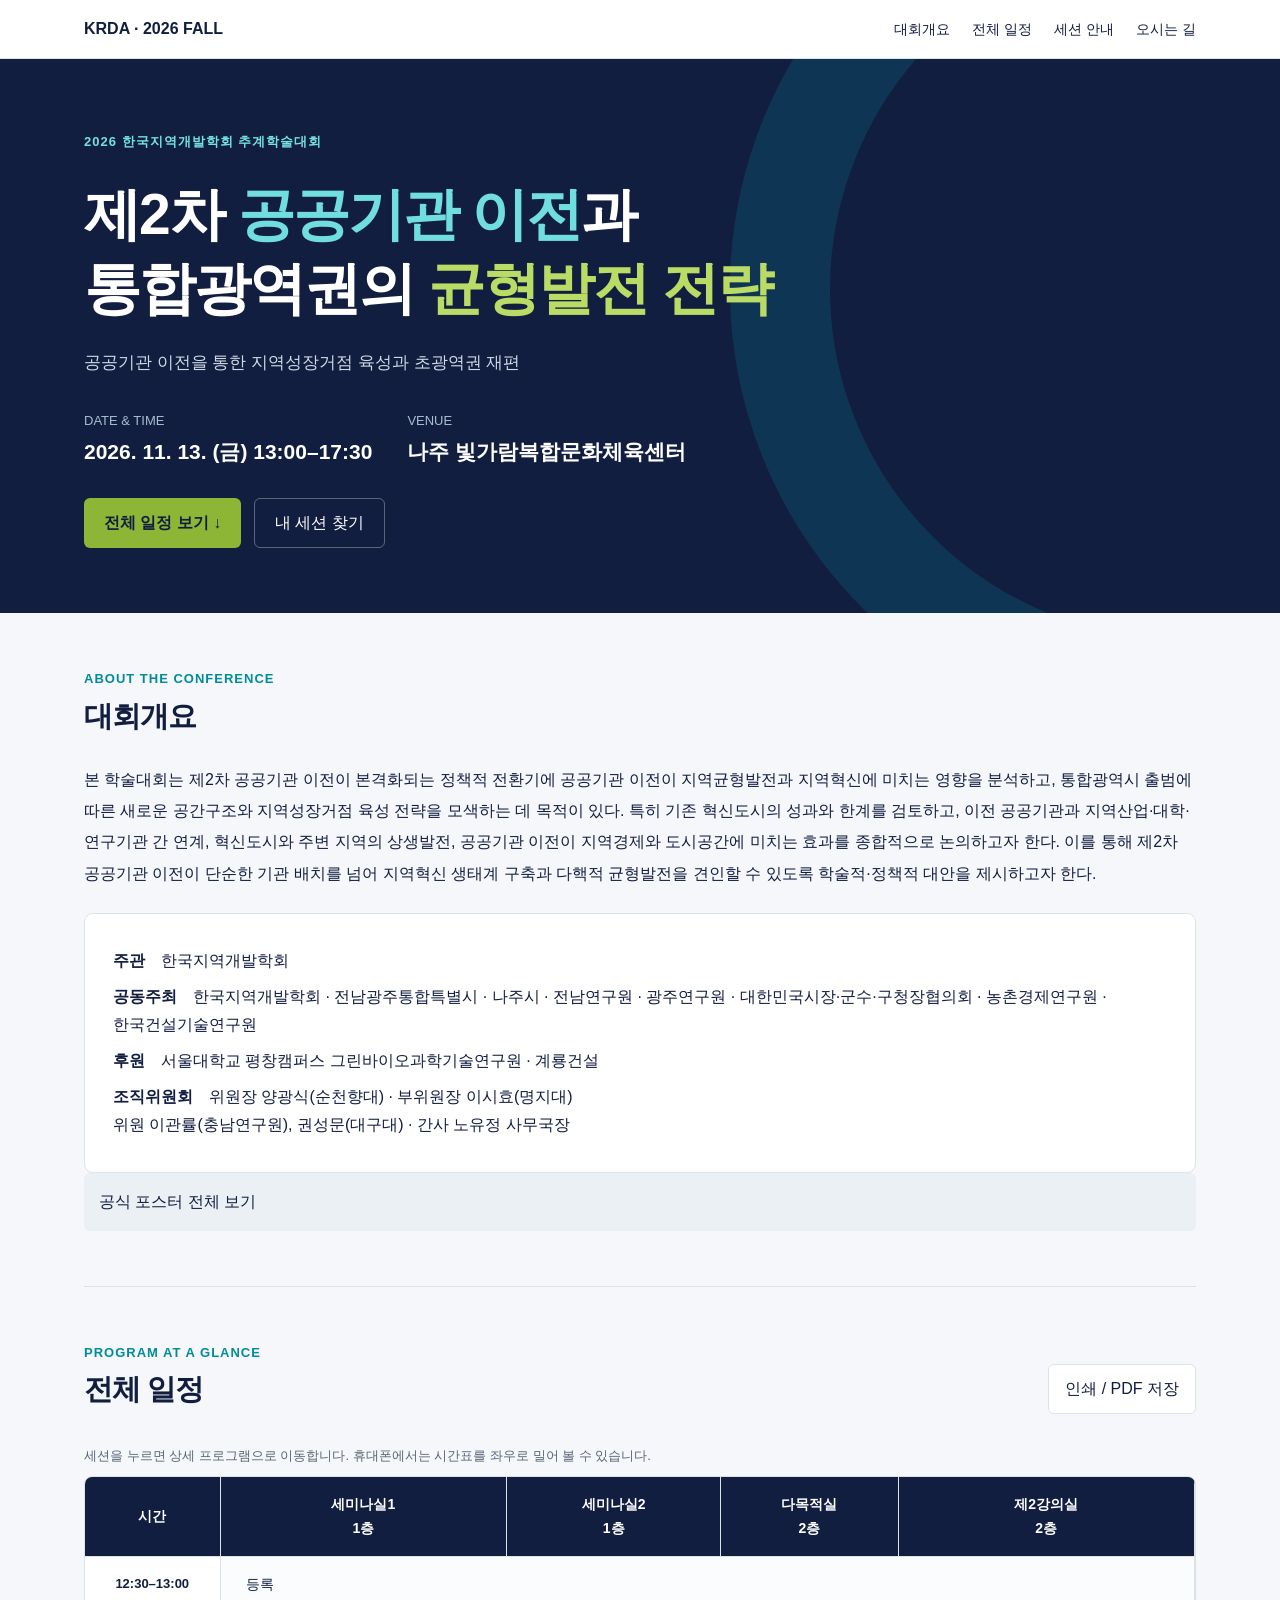
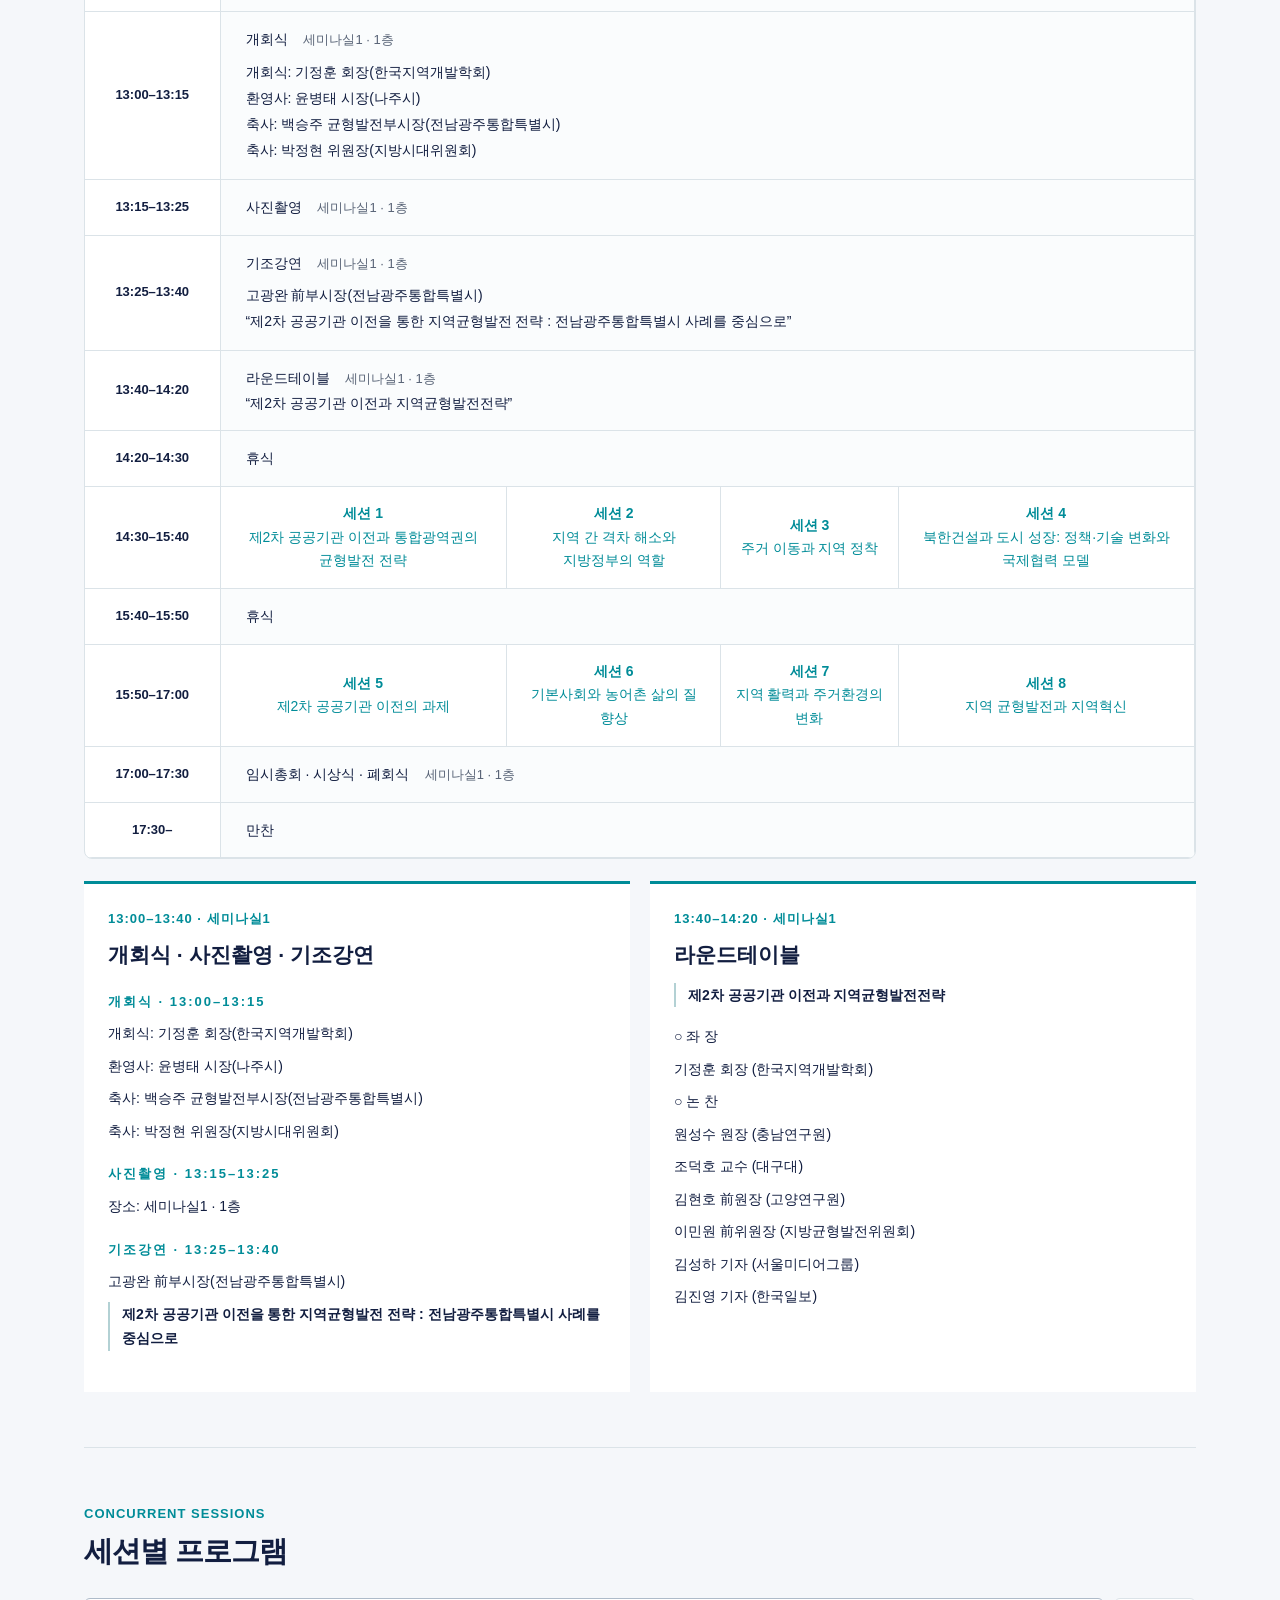
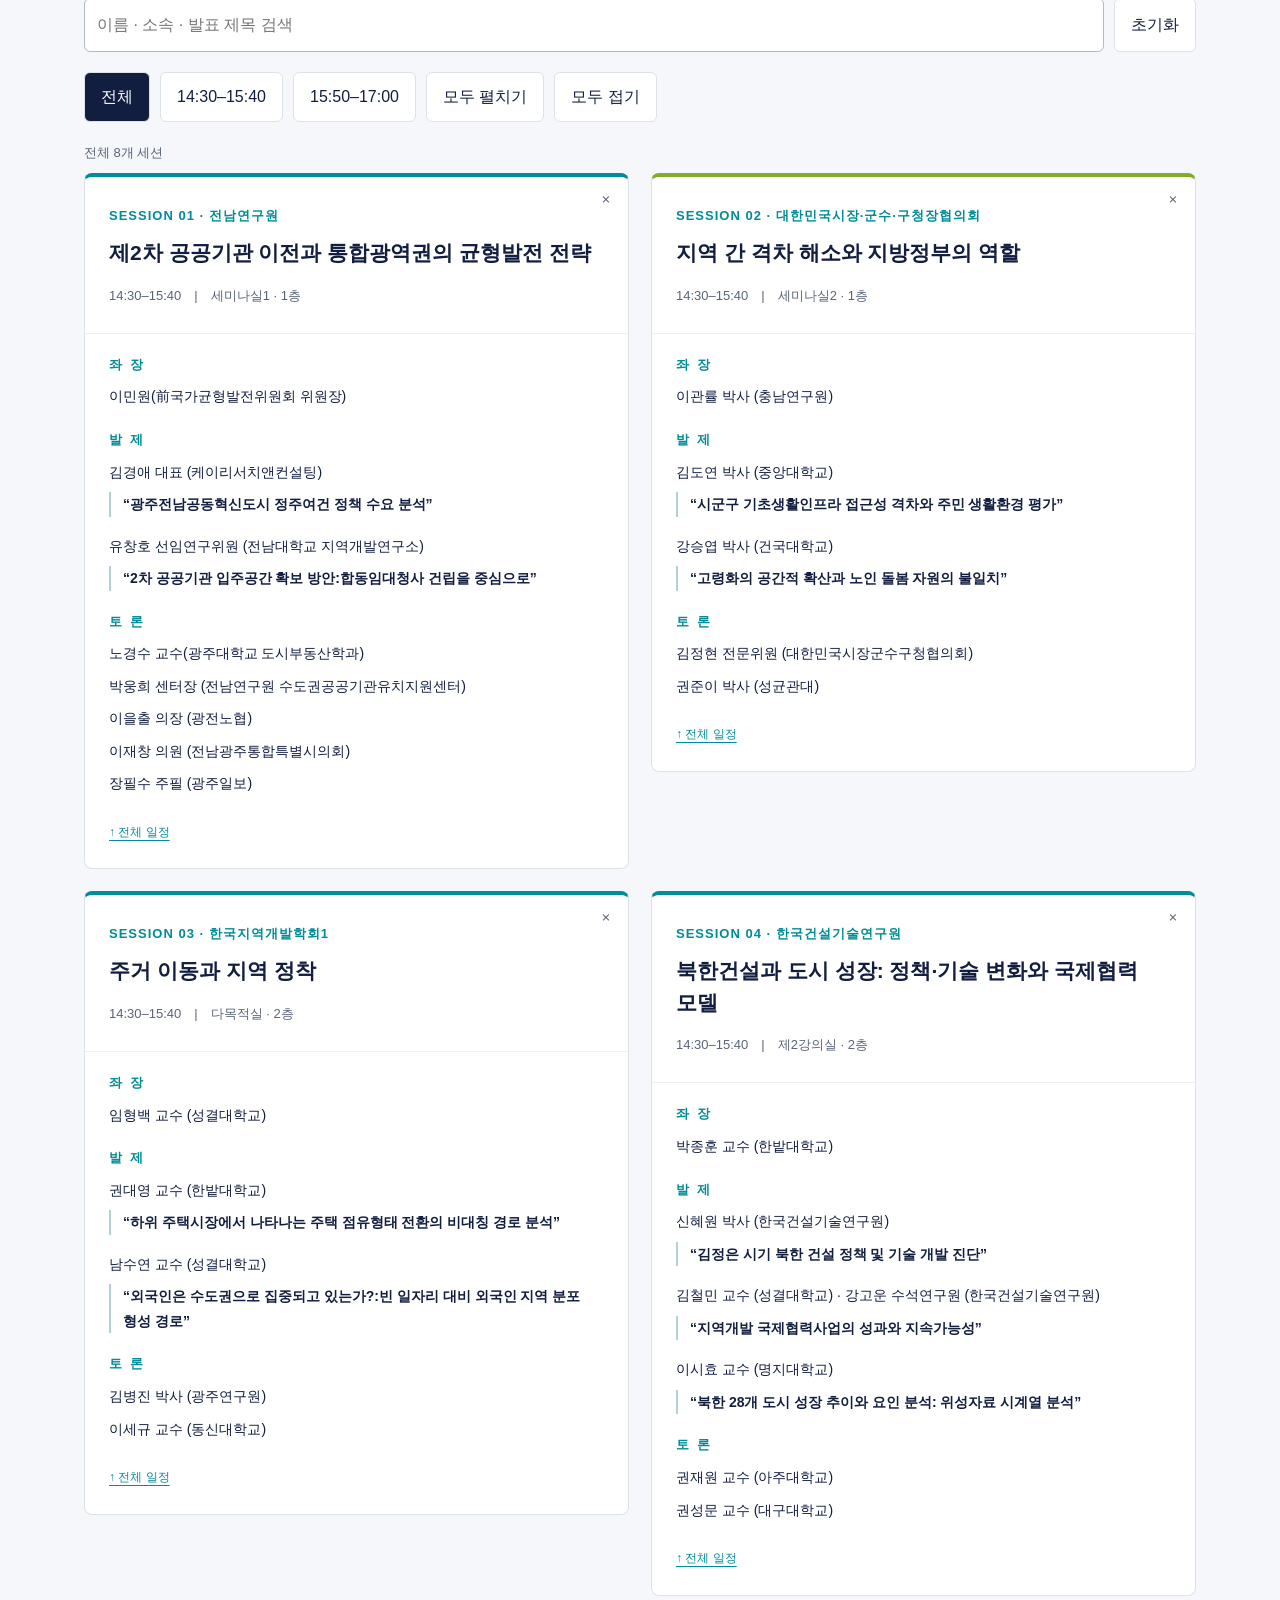
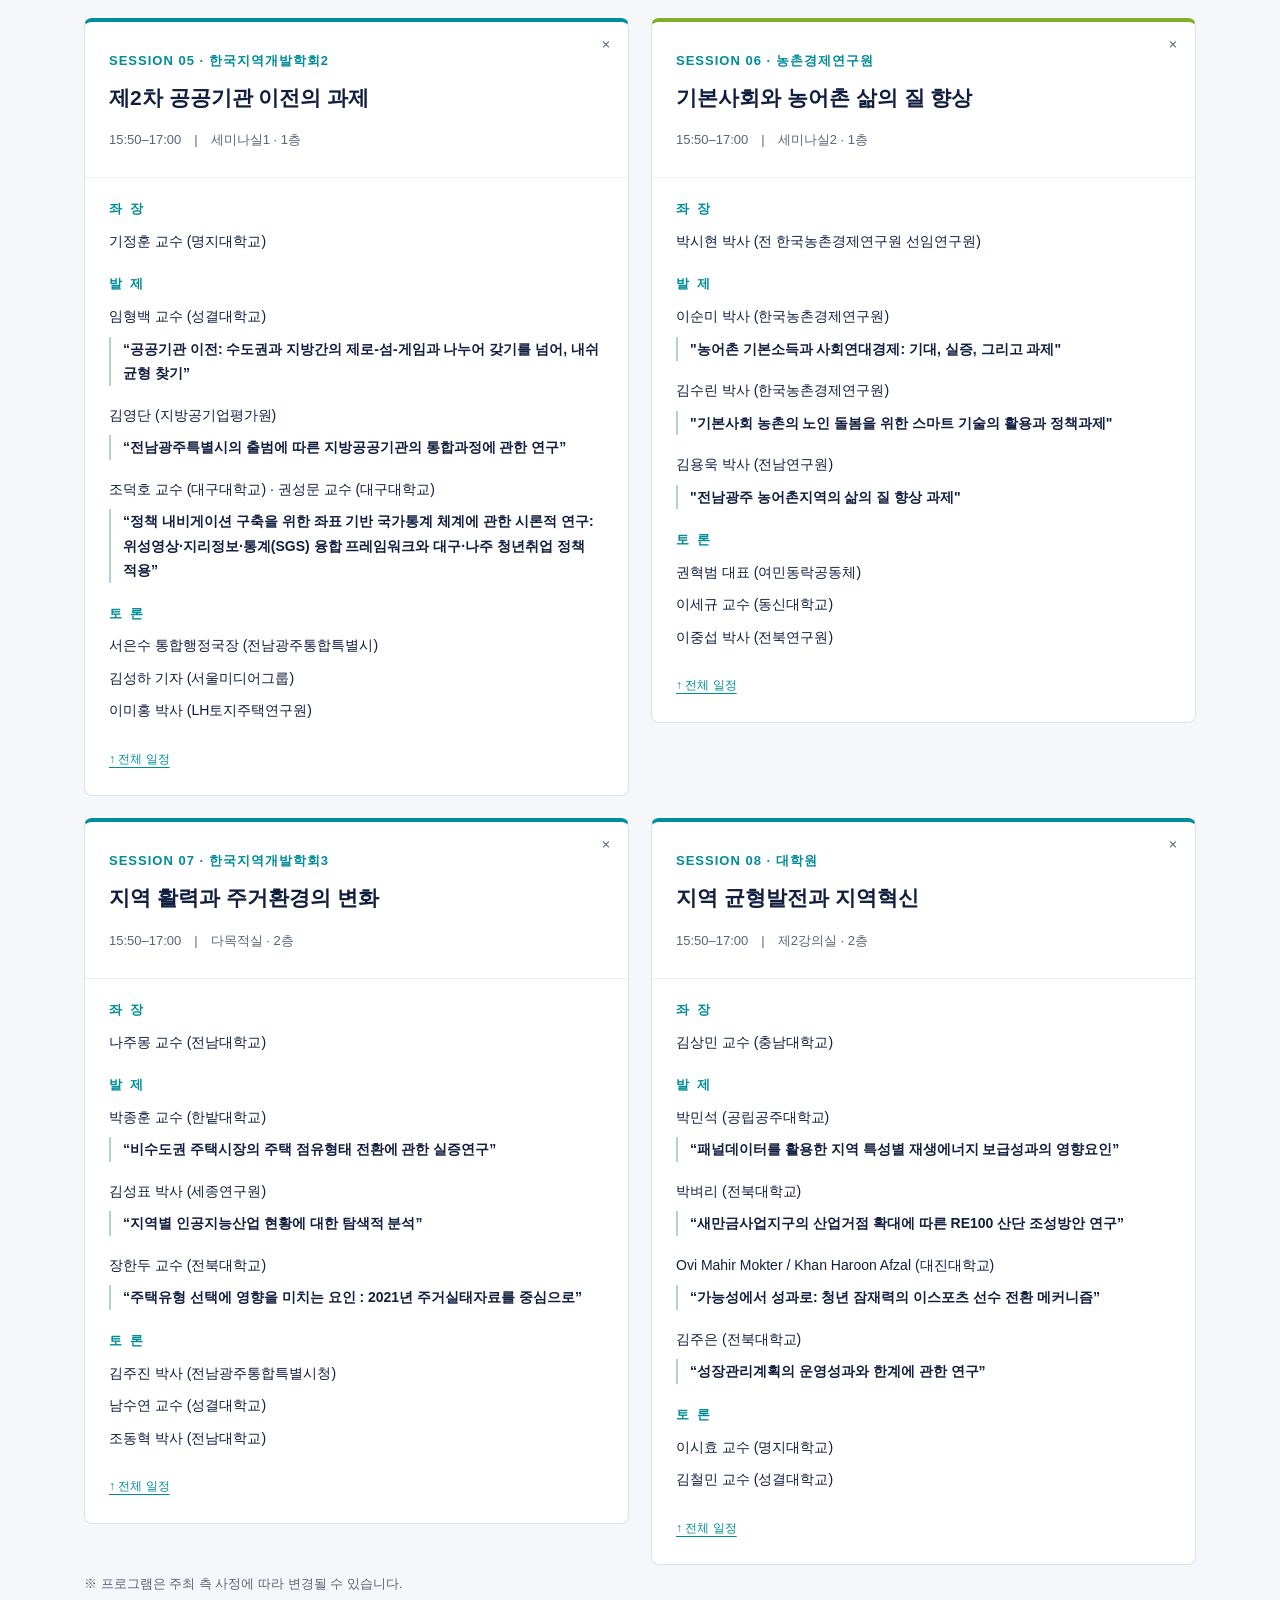
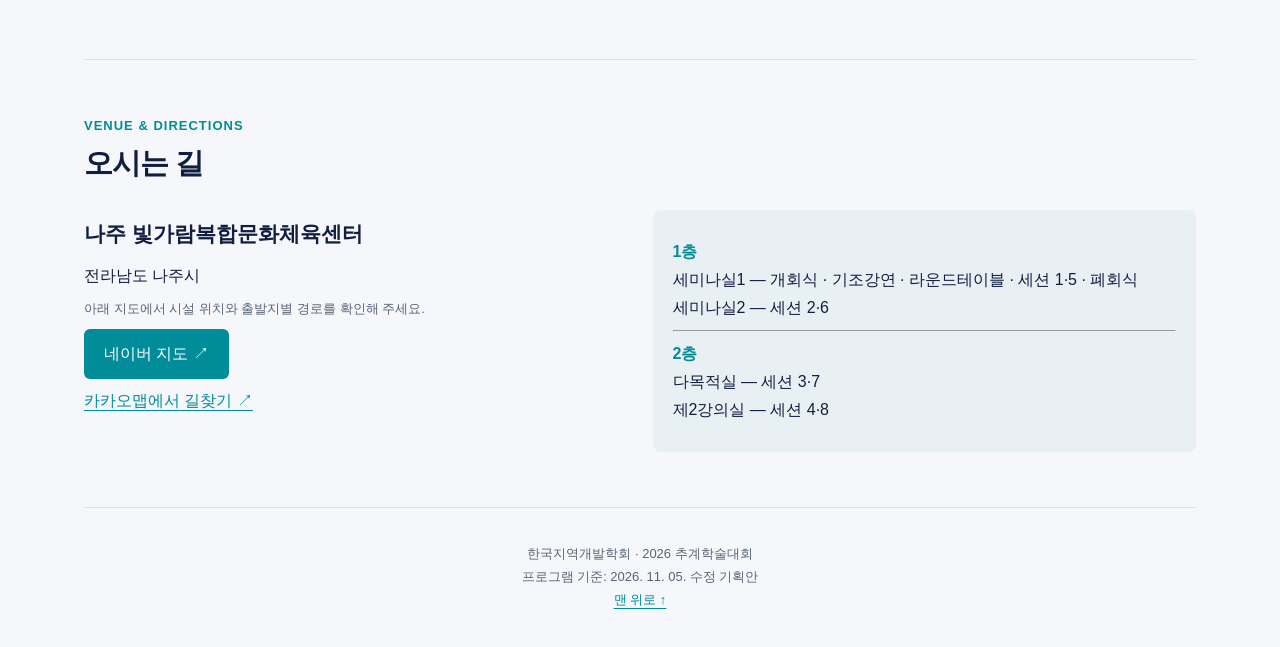
==== commit 920b7ebb: "Add files via upload" ====
--- a/2026-fall/index.html
+++ b/2026-fall/index.html
@@ -294,15 +294,12 @@
 <h4>좌 장</h4>
 <p>임형백 교수 (성결대학교)</p>
 <h4>발 제</h4>
-<p>박종훈 교수 (한밭대학교)</p>
-<p class="paper">“비수도권 주택시장의 주택 점유형태 전환에 관한 실증연구”</p>
 <p>권대영 교수 (한밭대학교)</p>
 <p class="paper">“하위 주택시장에서 나타나는 주택 점유형태 전환의 비대칭 경로 분석”</p>
 <p>남수연 교수 (성결대학교)</p>
 <p class="paper">“외국인은 수도권으로 집중되고 있는가?:빈 일자리 대비 외국인 지역 분포 형성 경로”</p>
 <h4>토 론</h4>
 <p>김병진 박사 (광주연구원)</p>
-<p>조동혁 박사 (전남대학교)</p>
 <p>이세규 교수 (동신대학교)</p>
 <a href="#schedule" class="back">↑ 전체 일정</a>
 </div>
@@ -401,6 +398,8 @@
 <h4>좌 장</h4>
 <p>나주몽 교수 (전남대학교)</p>
 <h4>발 제</h4>
+<p>박종훈 교수 (한밭대학교)</p>
+<p class="paper">“비수도권 주택시장의 주택 점유형태 전환에 관한 실증연구”</p>
 <p>김성표 박사 (세종연구원)</p>
 <p class="paper">“지역별 인공지능산업 현황에 대한 탐색적 분석”</p>
 <p>장한두 교수 (전북대학교)</p>
@@ -408,6 +407,7 @@
 <h4>토 론</h4>
 <p>김주진 박사 (전남광주통합특별시청)</p>
 <p>남수연 교수 (성결대학교)</p>
+<p>조동혁 박사 (전남대학교)</p>
 <a href="#schedule" class="back">↑ 전체 일정</a>
 </div>
 </details>
@@ -432,7 +432,7 @@
 <p>Ovi Mahir Mokter / Khan Haroon Afzal (대진대학교)</p>
 <p class="paper">“가능성에서 성과로: 청년 잠재력의 이스포츠 선수 전환 메커니즘”</p>
 <p>김주은 (전북대학교)</p>
-<p class="paper">“공공기관 이전에 따른 지역성장거점 조성과 비도시지역의 공간관리 방향 연구”</p>
+<p class="paper">“성장관리계획의 운영성과와 한계에 관한 연구”</p>
 <h4>토 론</h4>
 <p>이시효 교수 (명지대학교)</p>
 <p>김철민 교수 (성결대학교)</p>
@@ -472,7 +472,7 @@
 </div>
 </section>
 </main>
-<footer>한국지역개발학회 · 2026 추계학술대회<br>프로그램 기준: 2026. 11. 04. 수정 기획안<br>
+<footer>한국지역개발학회 · 2026 추계학술대회<br>프로그램 기준: 2026. 11. 05. 수정 기획안<br>
 <a href="#top">맨 위로 ↑</a>
 </footer>
 <script src="script.js?v=20261104r5">
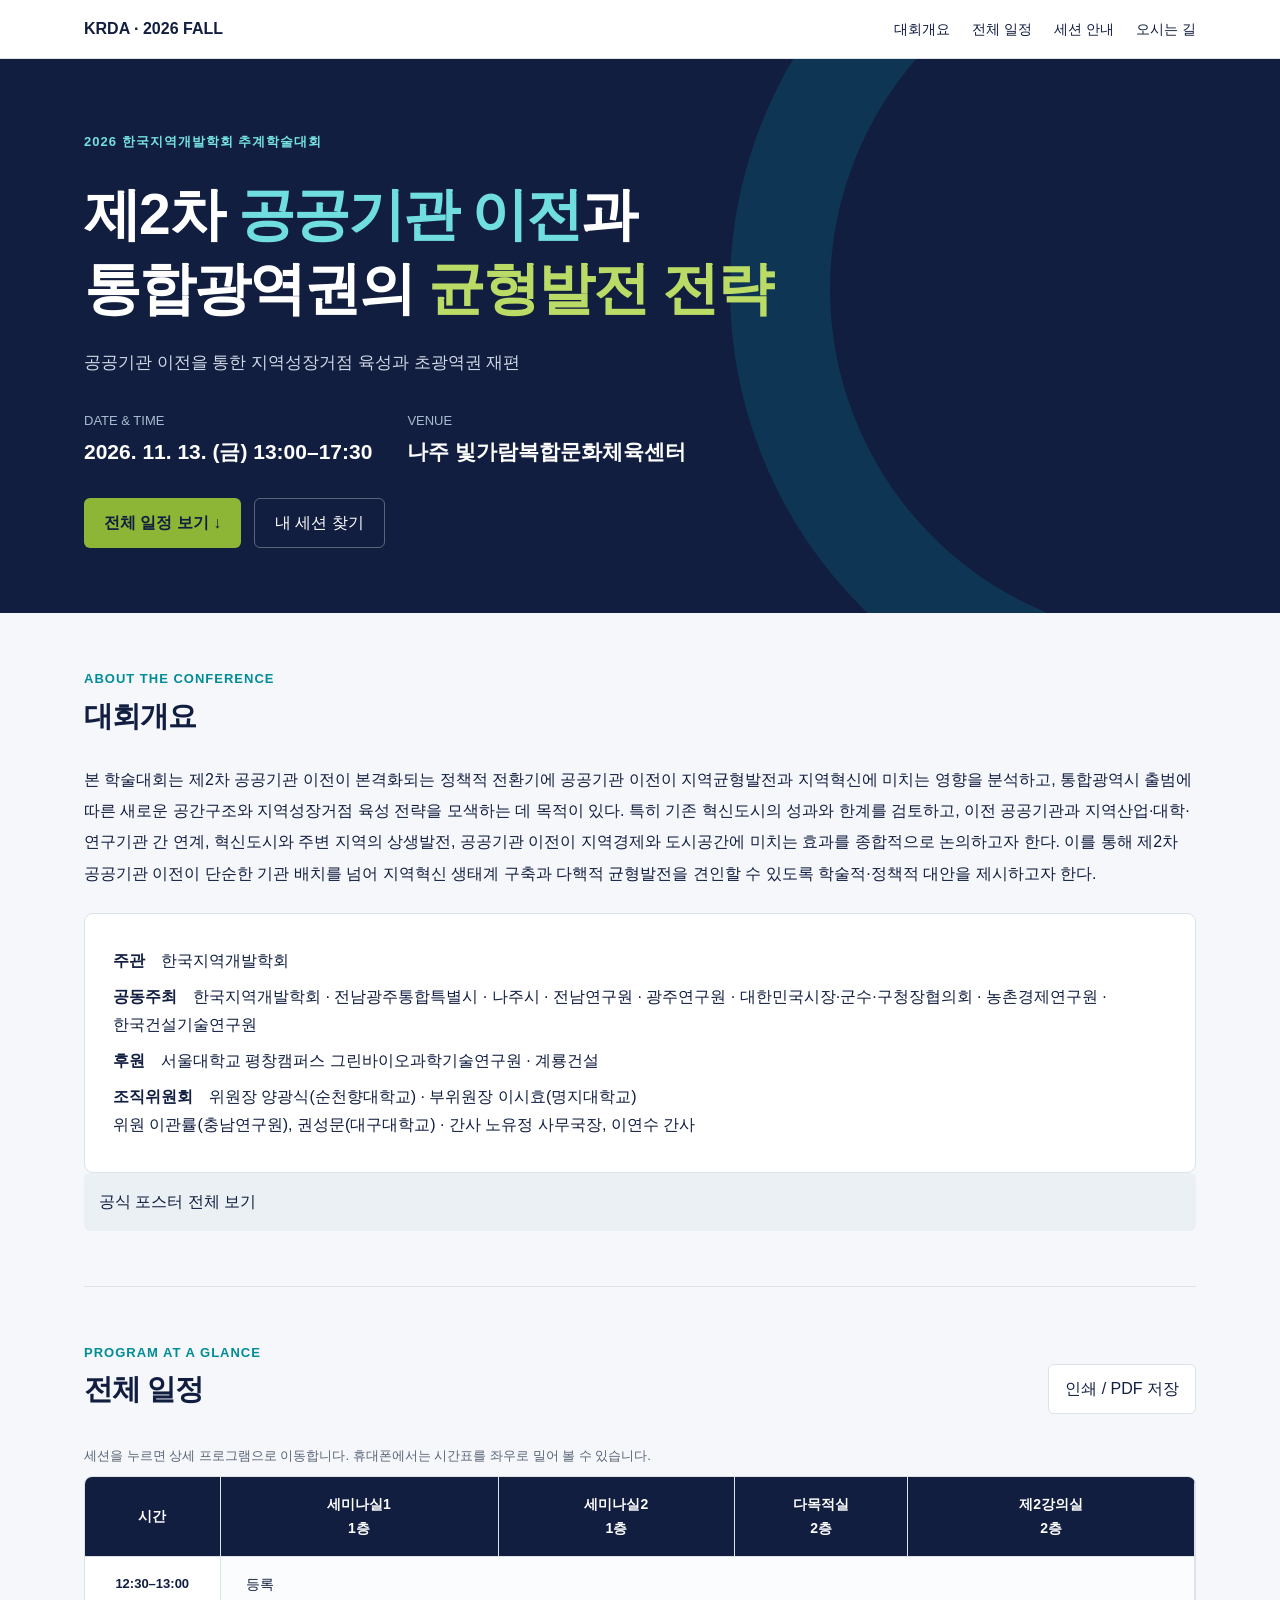
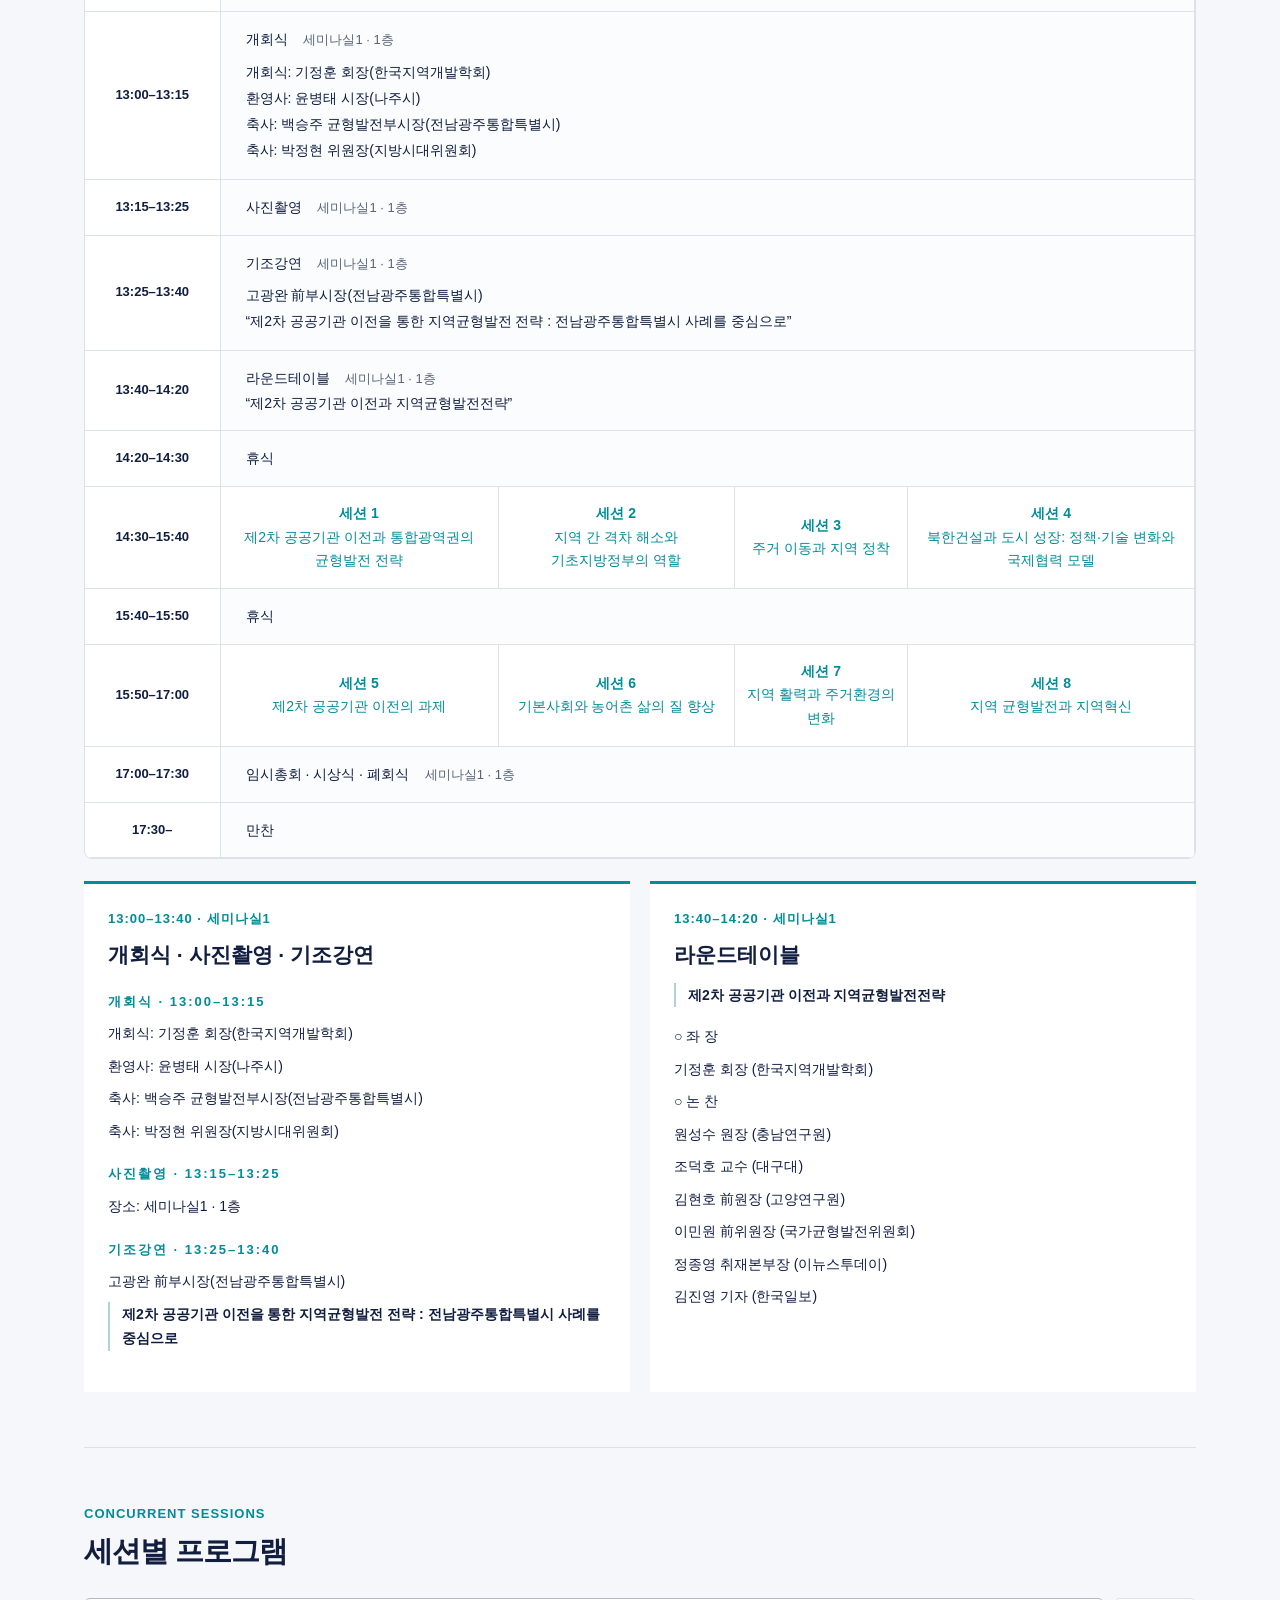
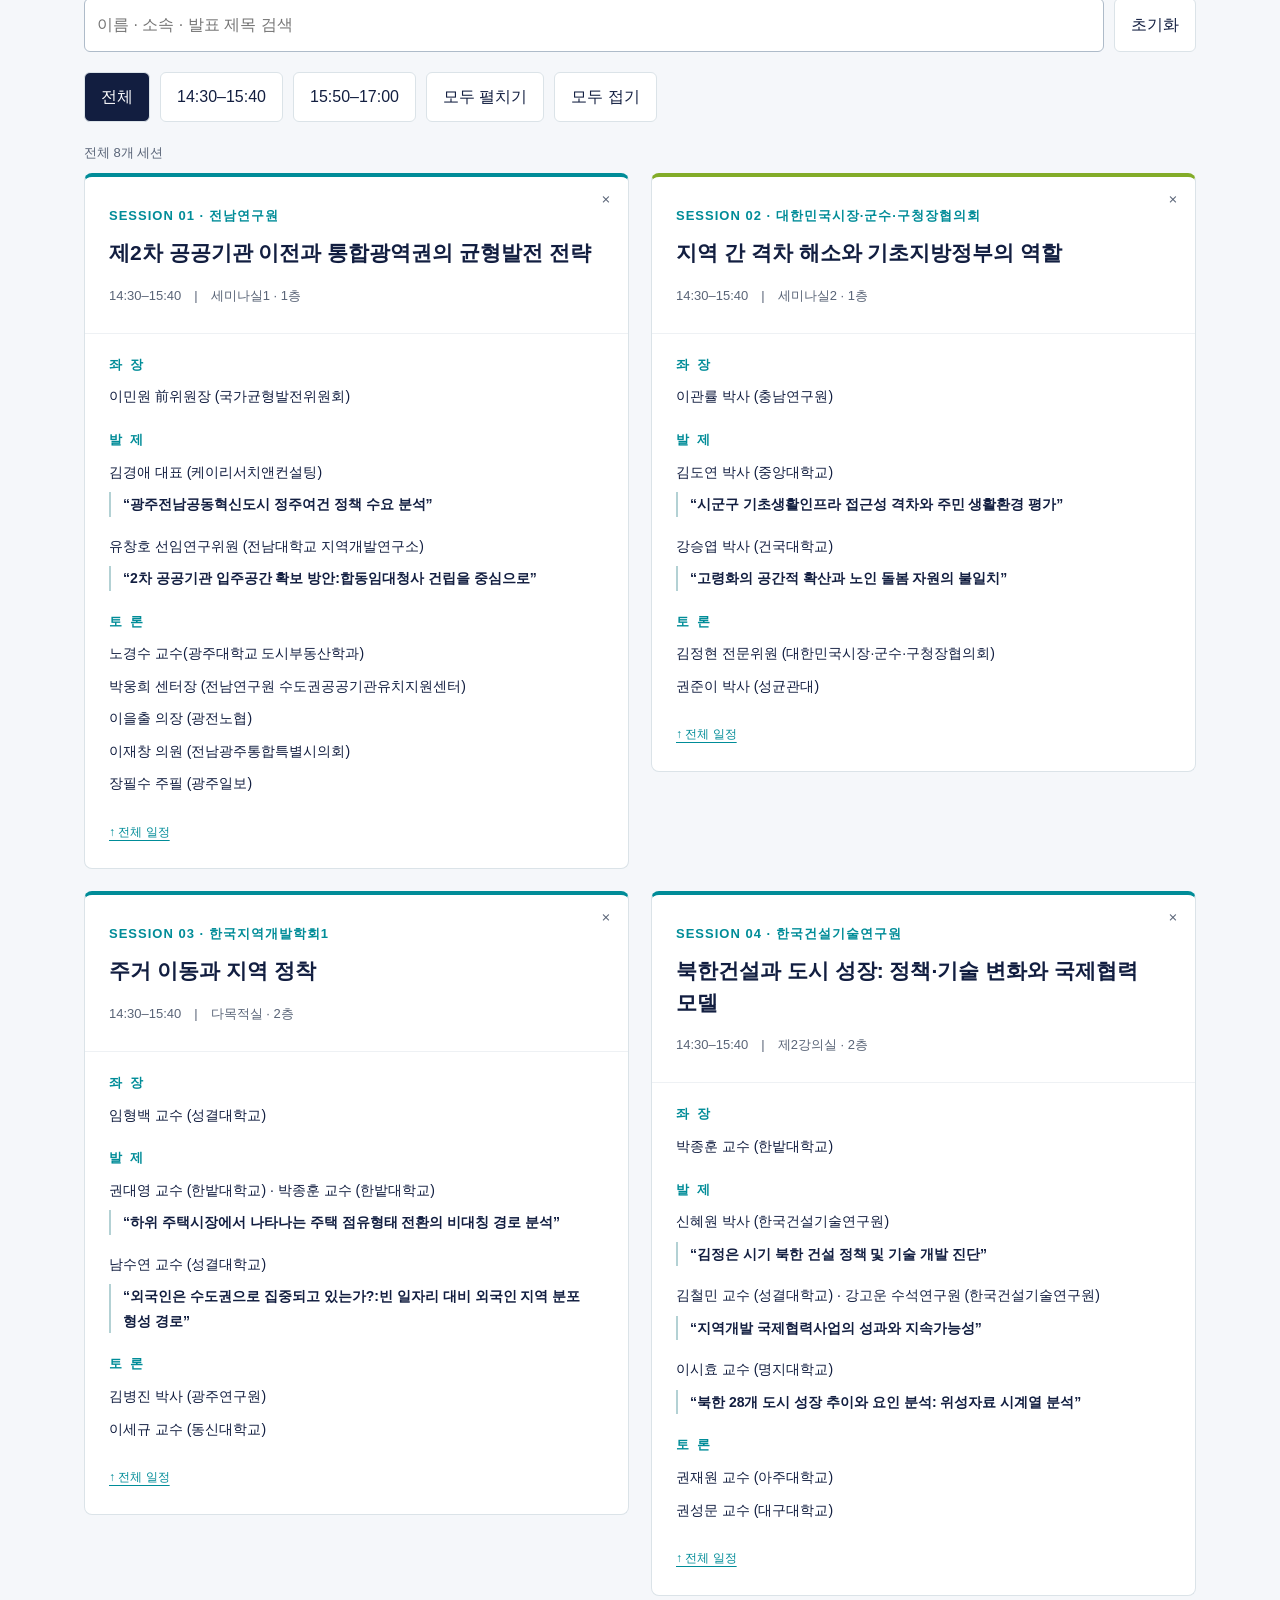
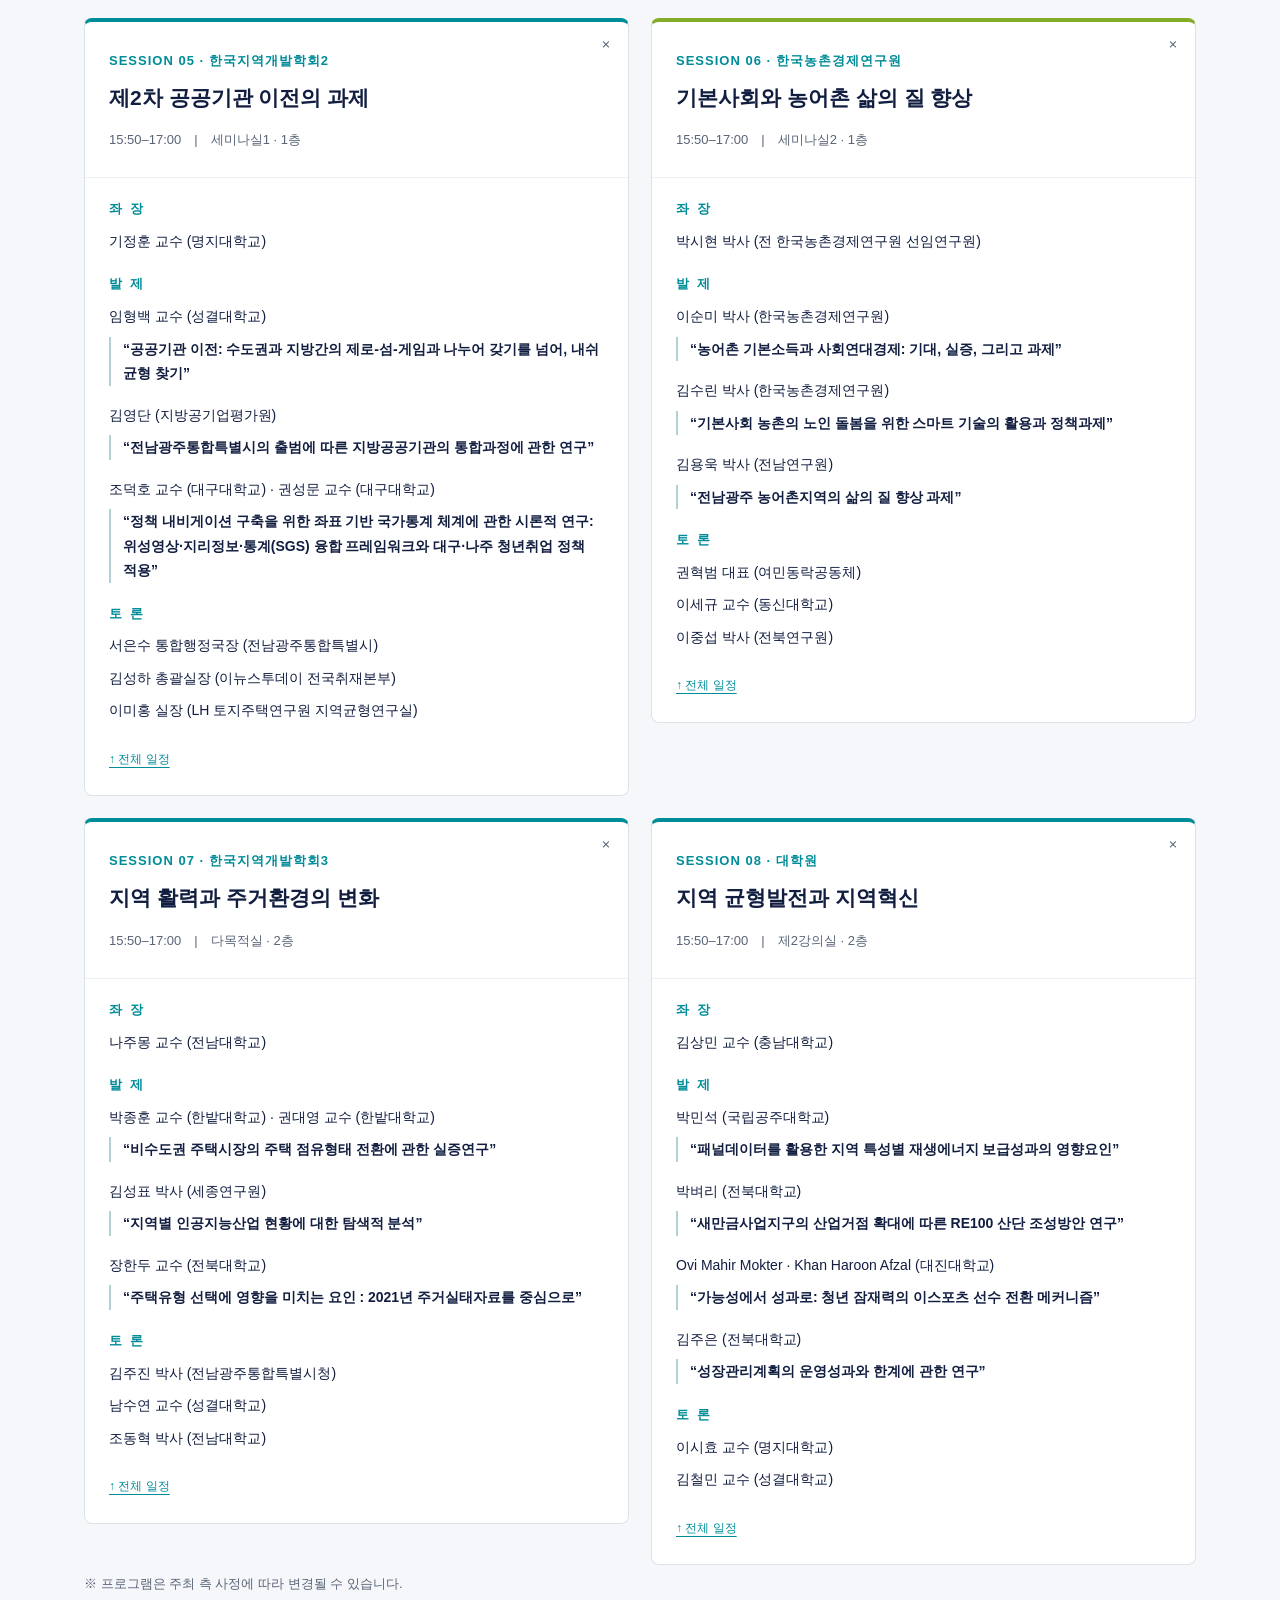
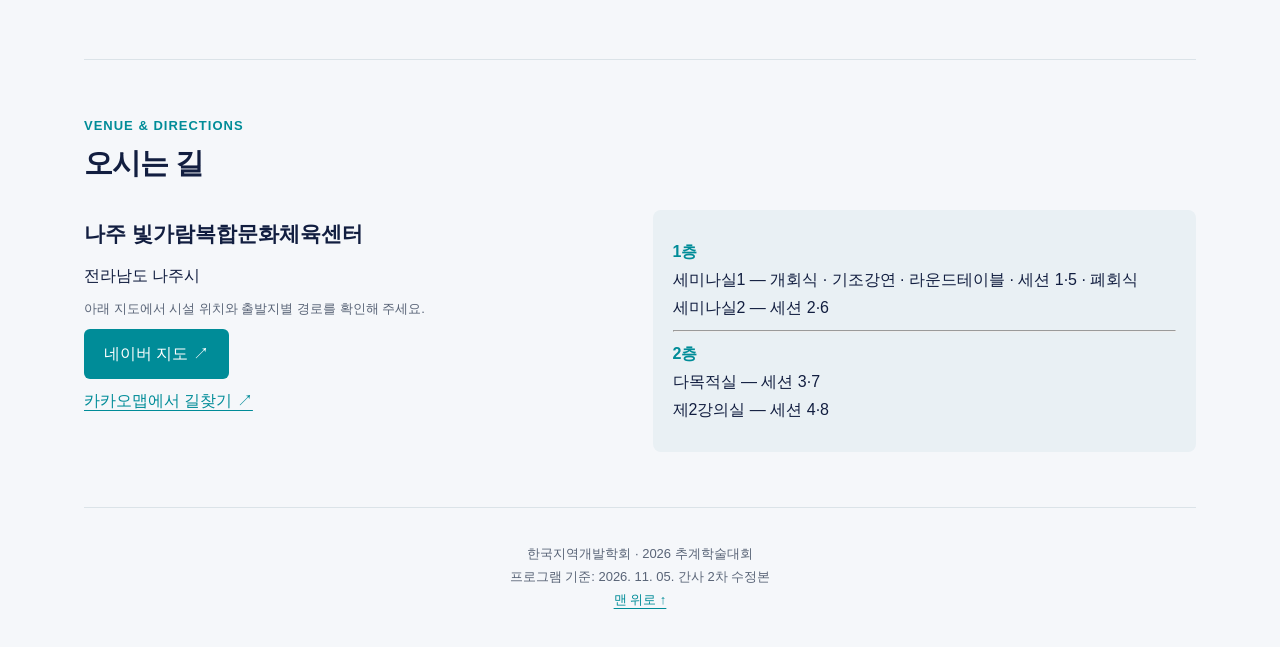
==== commit 9a12f12a: "Add files via upload" ====
--- a/2026-fall/index.html
+++ b/2026-fall/index.html
@@ -58,7 +58,7 @@
 <p>
 <b>후원</b>　서울대학교 평창캠퍼스 그린바이오과학기술연구원 · 계룡건설</p>
 <p>
-<b>조직위원회</b>　위원장 양광식(순천향대) · 부위원장 이시효(명지대)<br>위원 이관률(충남연구원), 권성문(대구대) · 간사 노유정 사무국장</p>
+<b>조직위원회</b>　위원장 양광식(순천향대학교) · 부위원장 이시효(명지대학교)<br>위원 이관률(충남연구원), 권성문(대구대학교) · 간사 노유정 사무국장, 이연수 간사</p>
 </div>
 <details id="poster">
 <summary>공식 포스터 전체 보기</summary>
@@ -127,7 +127,7 @@
 <td>
 <a href="#session-2" data-session="2">
 <b>세션 2</b>
-<br>지역 간 격차 해소와 지방정부의 역할</a>
+<br>지역 간 격차 해소와 기초지방정부의 역할</a>
 </td>
 <td>
 <a href="#session-3" data-session="3">
@@ -204,8 +204,8 @@
 <p>원성수 원장 (충남연구원)</p>
 <p>조덕호 교수 (대구대)</p>
 <p>김현호 前원장 (고양연구원)</p>
-<p>이민원 前위원장 (지방균형발전위원회)</p>
-<p>김성하 기자 (서울미디어그룹)</p>
+<p>이민원 前위원장 (국가균형발전위원회)</p>
+<p>정종영 취재본부장 (이뉴스투데이)</p>
 <p>김진영 기자 (한국일보)</p>
 </article>
 </div>
@@ -241,7 +241,7 @@
 </summary>
 <div class="detail">
 <h4>좌 장</h4>
-<p>이민원(前국가균형발전위원회 위원장)</p>
+<p>이민원 前위원장 (국가균형발전위원회)</p>
 <h4>발 제</h4>
 <p>김경애 대표 (케이리서치앤컨설팅)</p>
 <p class="paper">“광주전남공동혁신도시 정주여건 정책 수요 분석”</p>
@@ -262,7 +262,7 @@
 <details class="session" id="session-2" open>
 <summary>
 <span class="eyebrow">SESSION 02 · 대한민국시장·군수·구청장협의회</span>
-<h3>지역 간 격차 해소와 지방정부의 역할</h3>
+<h3>지역 간 격차 해소와 기초지방정부의 역할</h3>
 <span class="meta">14:30–15:40　|　세미나실2 · 1층</span>
 <span class="toggle" aria-hidden="true">＋</span>
 </summary>
@@ -275,7 +275,7 @@
 <p>강승엽 박사 (건국대학교)</p>
 <p class="paper">“고령화의 공간적 확산과 노인 돌봄 자원의 불일치”</p>
 <h4>토 론</h4>
-<p>김정현 전문위원 (대한민국시장군수구청협의회)</p>
+<p>김정현 전문위원 (대한민국시장·군수·구청장협의회)</p>
 <p>권준이 박사 (성균관대)</p>
 <a href="#schedule" class="back">↑ 전체 일정</a>
 </div>
@@ -294,7 +294,7 @@
 <h4>좌 장</h4>
 <p>임형백 교수 (성결대학교)</p>
 <h4>발 제</h4>
-<p>권대영 교수 (한밭대학교)</p>
+<p>권대영 교수 (한밭대학교) · 박종훈 교수 (한밭대학교)</p>
 <p class="paper">“하위 주택시장에서 나타나는 주택 점유형태 전환의 비대칭 경로 분석”</p>
 <p>남수연 교수 (성결대학교)</p>
 <p class="paper">“외국인은 수도권으로 집중되고 있는가?:빈 일자리 대비 외국인 지역 분포 형성 경로”</p>
@@ -347,13 +347,13 @@
 <p>임형백 교수 (성결대학교)</p>
 <p class="paper">“공공기관 이전: 수도권과 지방간의 제로-섬-게임과 나누어 갖기를 넘어, 내쉬 균형 찾기”</p>
 <p>김영단 (지방공기업평가원)</p>
-<p class="paper">“전남광주특별시의 출범에 따른 지방공공기관의 통합과정에 관한 연구”</p>
+<p class="paper">“전남광주통합특별시의 출범에 따른 지방공공기관의 통합과정에 관한 연구”</p>
 <p>조덕호 교수 (대구대학교) · 권성문 교수 (대구대학교)</p>
 <p class="paper">“정책 내비게이션 구축을 위한 좌표 기반 국가통계 체계에 관한 시론적 연구: 위성영상·지리정보·통계(SGS) 융합 프레임워크와 대구·나주 청년취업 정책 적용”</p>
 <h4>토 론</h4>
 <p>서은수 통합행정국장 (전남광주통합특별시)</p>
-<p>김성하 기자 (서울미디어그룹)</p>
-<p>이미홍 박사 (LH토지주택연구원)</p>
+<p>김성하 총괄실장 (이뉴스투데이 전국취재본부)</p>
+<p>이미홍 실장 (LH 토지주택연구원 지역균형연구실)</p>
 <a href="#schedule" class="back">↑ 전체 일정</a>
 </div>
 </details>
@@ -362,7 +362,7 @@
 <!-- 세션 6 시작: 이름·소속·발표 제목 -->
 <details class="session" id="session-6" open>
 <summary>
-<span class="eyebrow">SESSION 06 · 농촌경제연구원</span>
+<span class="eyebrow">SESSION 06 · 한국농촌경제연구원</span>
 <h3>기본사회와 농어촌 삶의 질 향상</h3>
 <span class="meta">15:50–17:00　|　세미나실2 · 1층</span>
 <span class="toggle" aria-hidden="true">＋</span>
@@ -372,11 +372,11 @@
 <p>박시현 박사 (전 한국농촌경제연구원 선임연구원)</p>
 <h4>발 제</h4>
 <p>이순미 박사 (한국농촌경제연구원)</p>
-<p class="paper">&quot;농어촌 기본소득과 사회연대경제: 기대, 실증, 그리고 과제&quot;</p>
+<p class="paper">“농어촌 기본소득과 사회연대경제: 기대, 실증, 그리고 과제”</p>
 <p>김수린 박사 (한국농촌경제연구원)</p>
-<p class="paper">&quot;기본사회 농촌의 노인 돌봄을 위한 스마트 기술의 활용과 정책과제&quot;</p>
+<p class="paper">“기본사회 농촌의 노인 돌봄을 위한 스마트 기술의 활용과 정책과제”</p>
 <p>김용욱 박사 (전남연구원)</p>
-<p class="paper">&quot;전남광주 농어촌지역의 삶의 질 향상 과제&quot;</p>
+<p class="paper">“전남광주 농어촌지역의 삶의 질 향상 과제”</p>
 <h4>토 론</h4>
 <p>권혁범 대표 (여민동락공동체)</p>
 <p>이세규 교수 (동신대학교)</p>
@@ -398,7 +398,7 @@
 <h4>좌 장</h4>
 <p>나주몽 교수 (전남대학교)</p>
 <h4>발 제</h4>
-<p>박종훈 교수 (한밭대학교)</p>
+<p>박종훈 교수 (한밭대학교) · 권대영 교수 (한밭대학교)</p>
 <p class="paper">“비수도권 주택시장의 주택 점유형태 전환에 관한 실증연구”</p>
 <p>김성표 박사 (세종연구원)</p>
 <p class="paper">“지역별 인공지능산업 현황에 대한 탐색적 분석”</p>
@@ -425,11 +425,11 @@
 <h4>좌 장</h4>
 <p>김상민 교수 (충남대학교)</p>
 <h4>발 제</h4>
-<p>박민석 (공립공주대학교)</p>
+<p>박민석 (국립공주대학교)</p>
 <p class="paper">“패널데이터를 활용한 지역 특성별 재생에너지 보급성과의 영향요인”</p>
 <p>박벼리 (전북대학교)</p>
 <p class="paper">“새만금사업지구의 산업거점 확대에 따른 RE100 산단 조성방안 연구”</p>
-<p>Ovi Mahir Mokter / Khan Haroon Afzal (대진대학교)</p>
+<p>Ovi Mahir Mokter · Khan Haroon Afzal (대진대학교)</p>
 <p class="paper">“가능성에서 성과로: 청년 잠재력의 이스포츠 선수 전환 메커니즘”</p>
 <p>김주은 (전북대학교)</p>
 <p class="paper">“성장관리계획의 운영성과와 한계에 관한 연구”</p>
@@ -472,7 +472,7 @@
 </div>
 </section>
 </main>
-<footer>한국지역개발학회 · 2026 추계학술대회<br>프로그램 기준: 2026. 11. 05. 수정 기획안<br>
+<footer>한국지역개발학회 · 2026 추계학술대회<br>프로그램 기준: 2026. 11. 05. 간사 2차 수정본<br>
 <a href="#top">맨 위로 ↑</a>
 </footer>
 <script src="script.js?v=20261104r5">
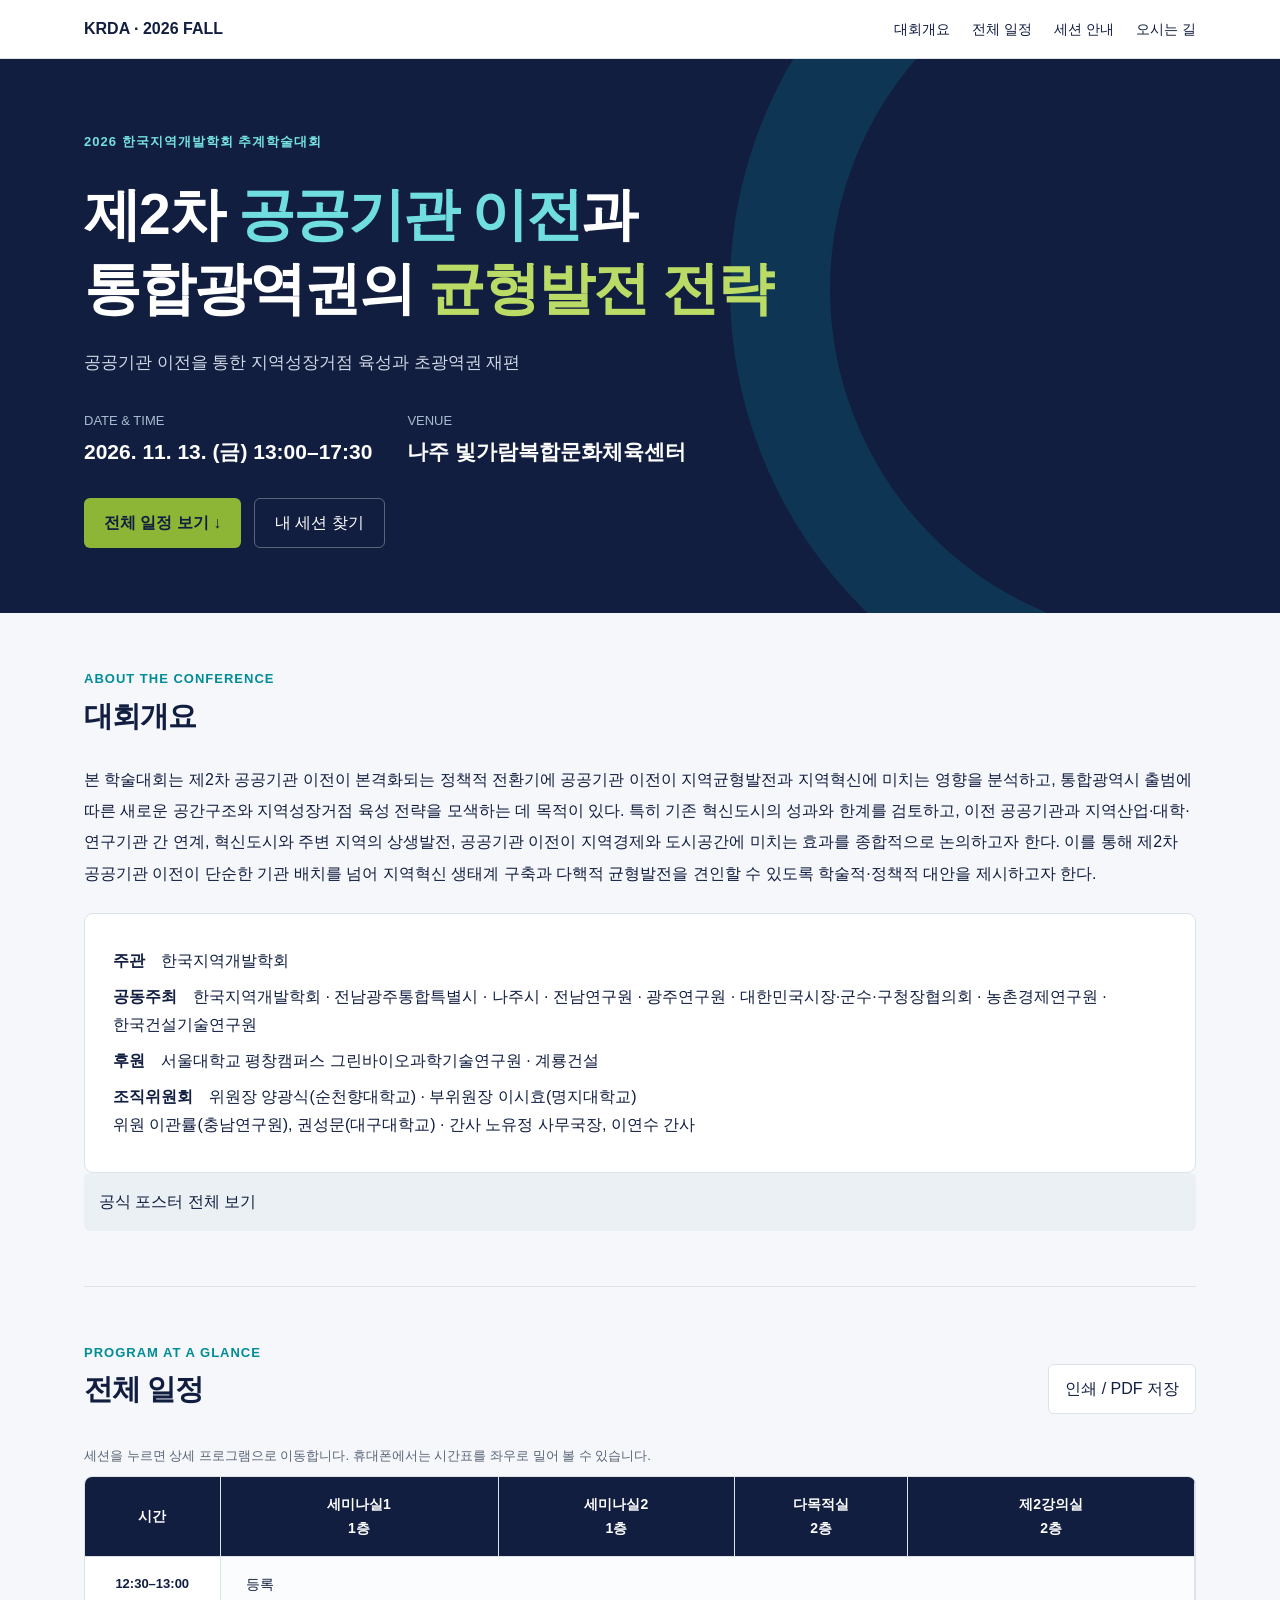
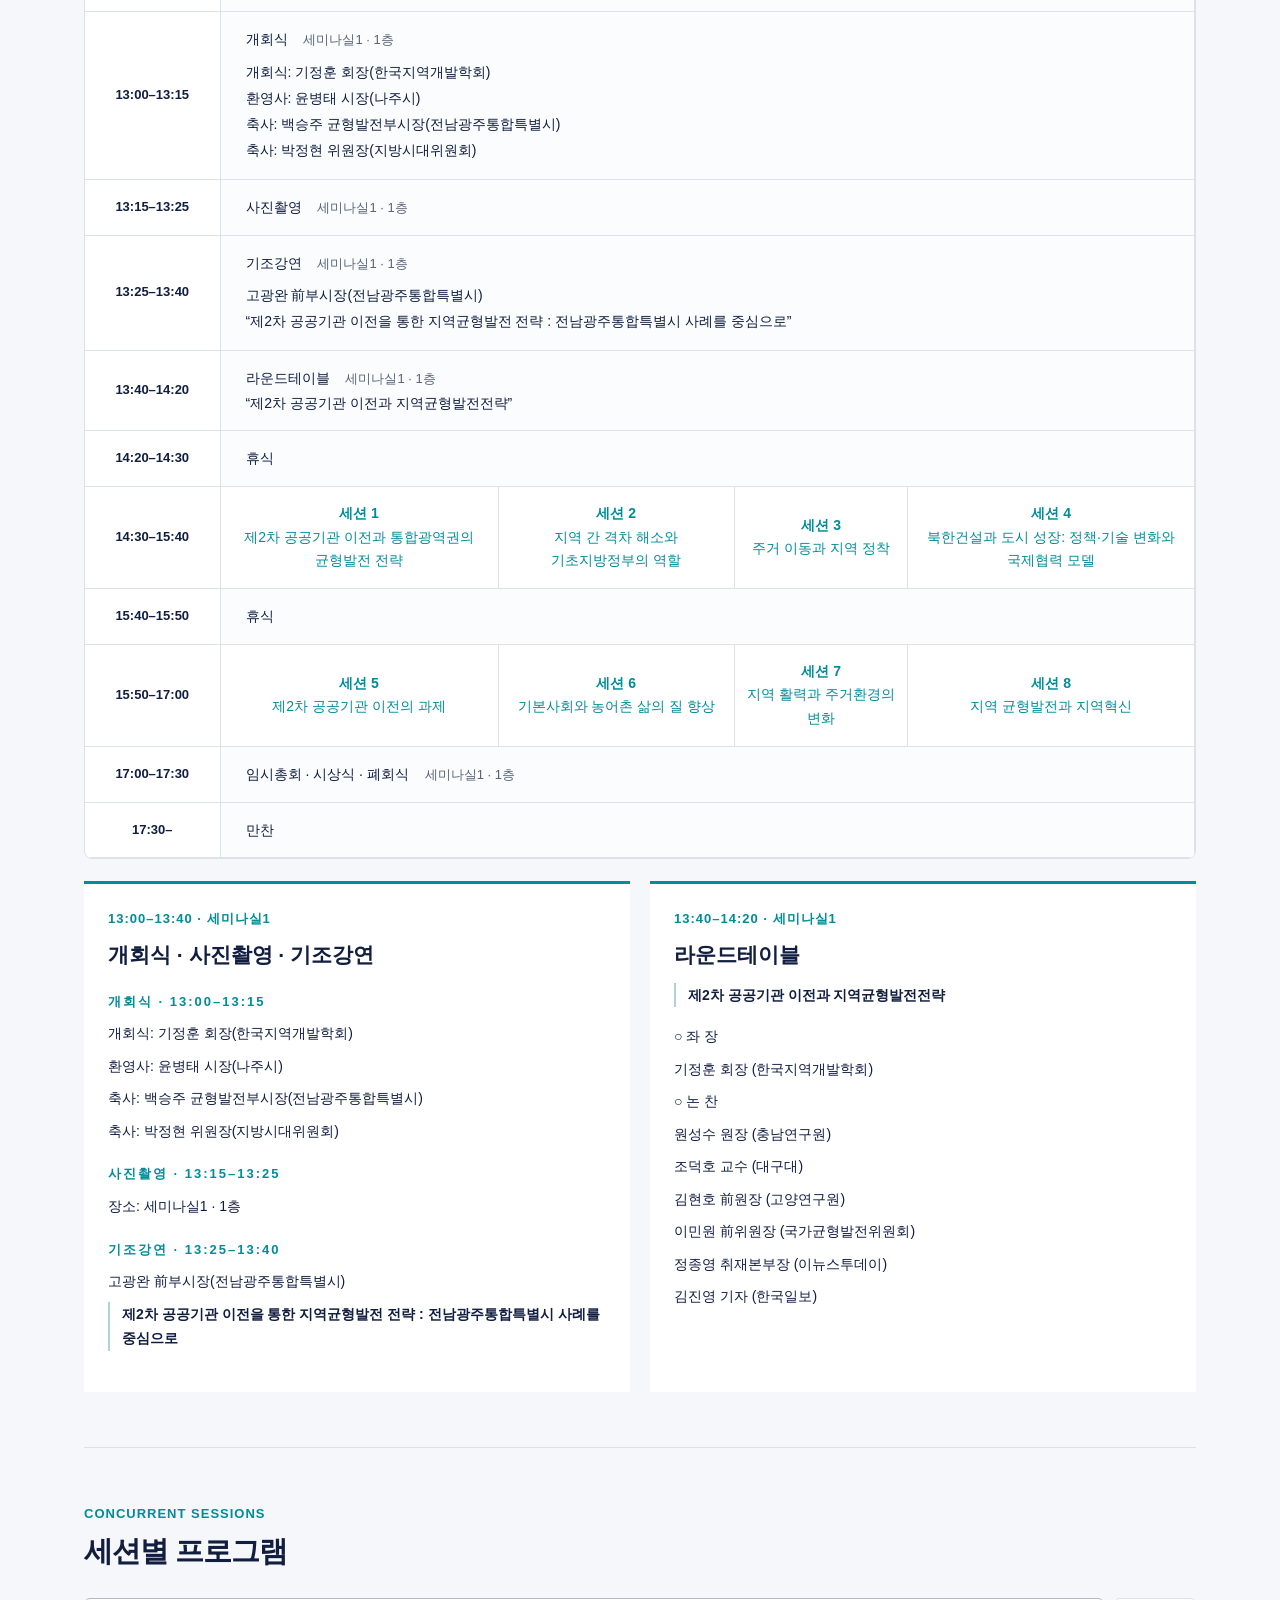
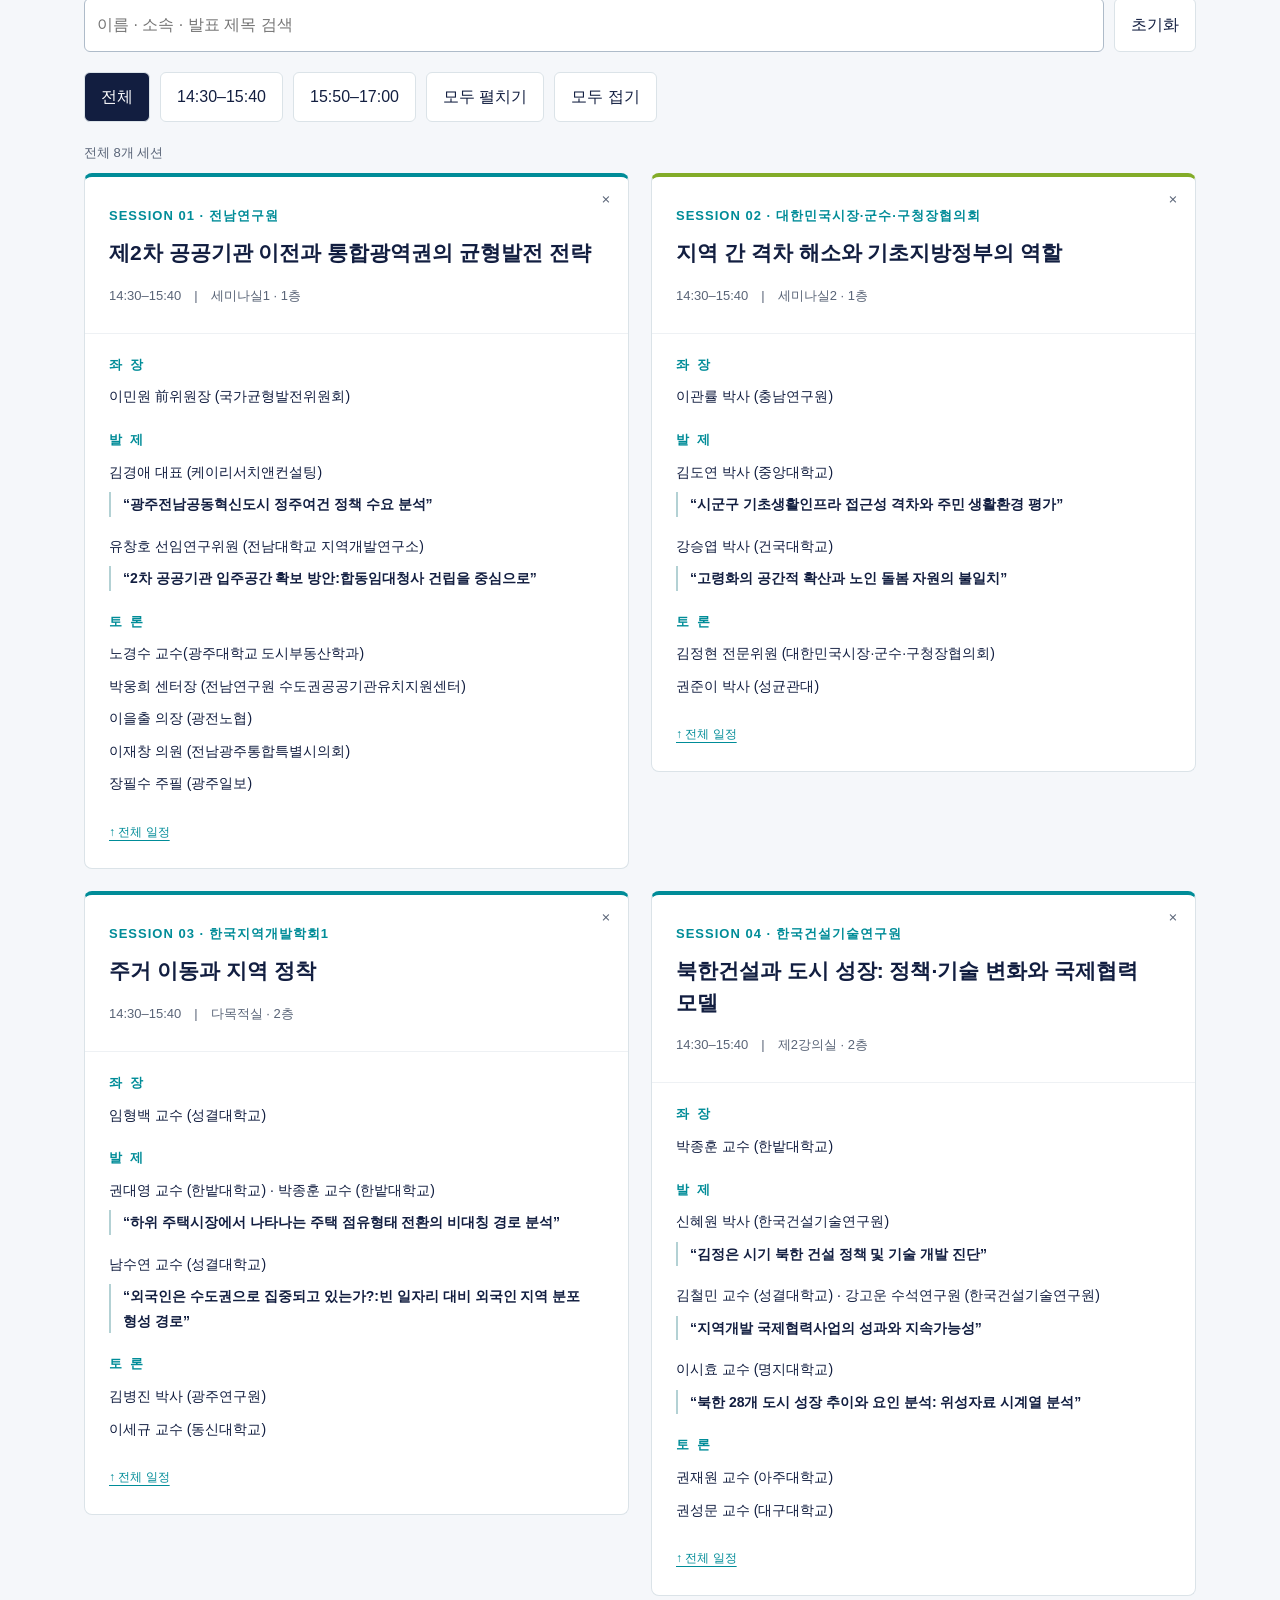
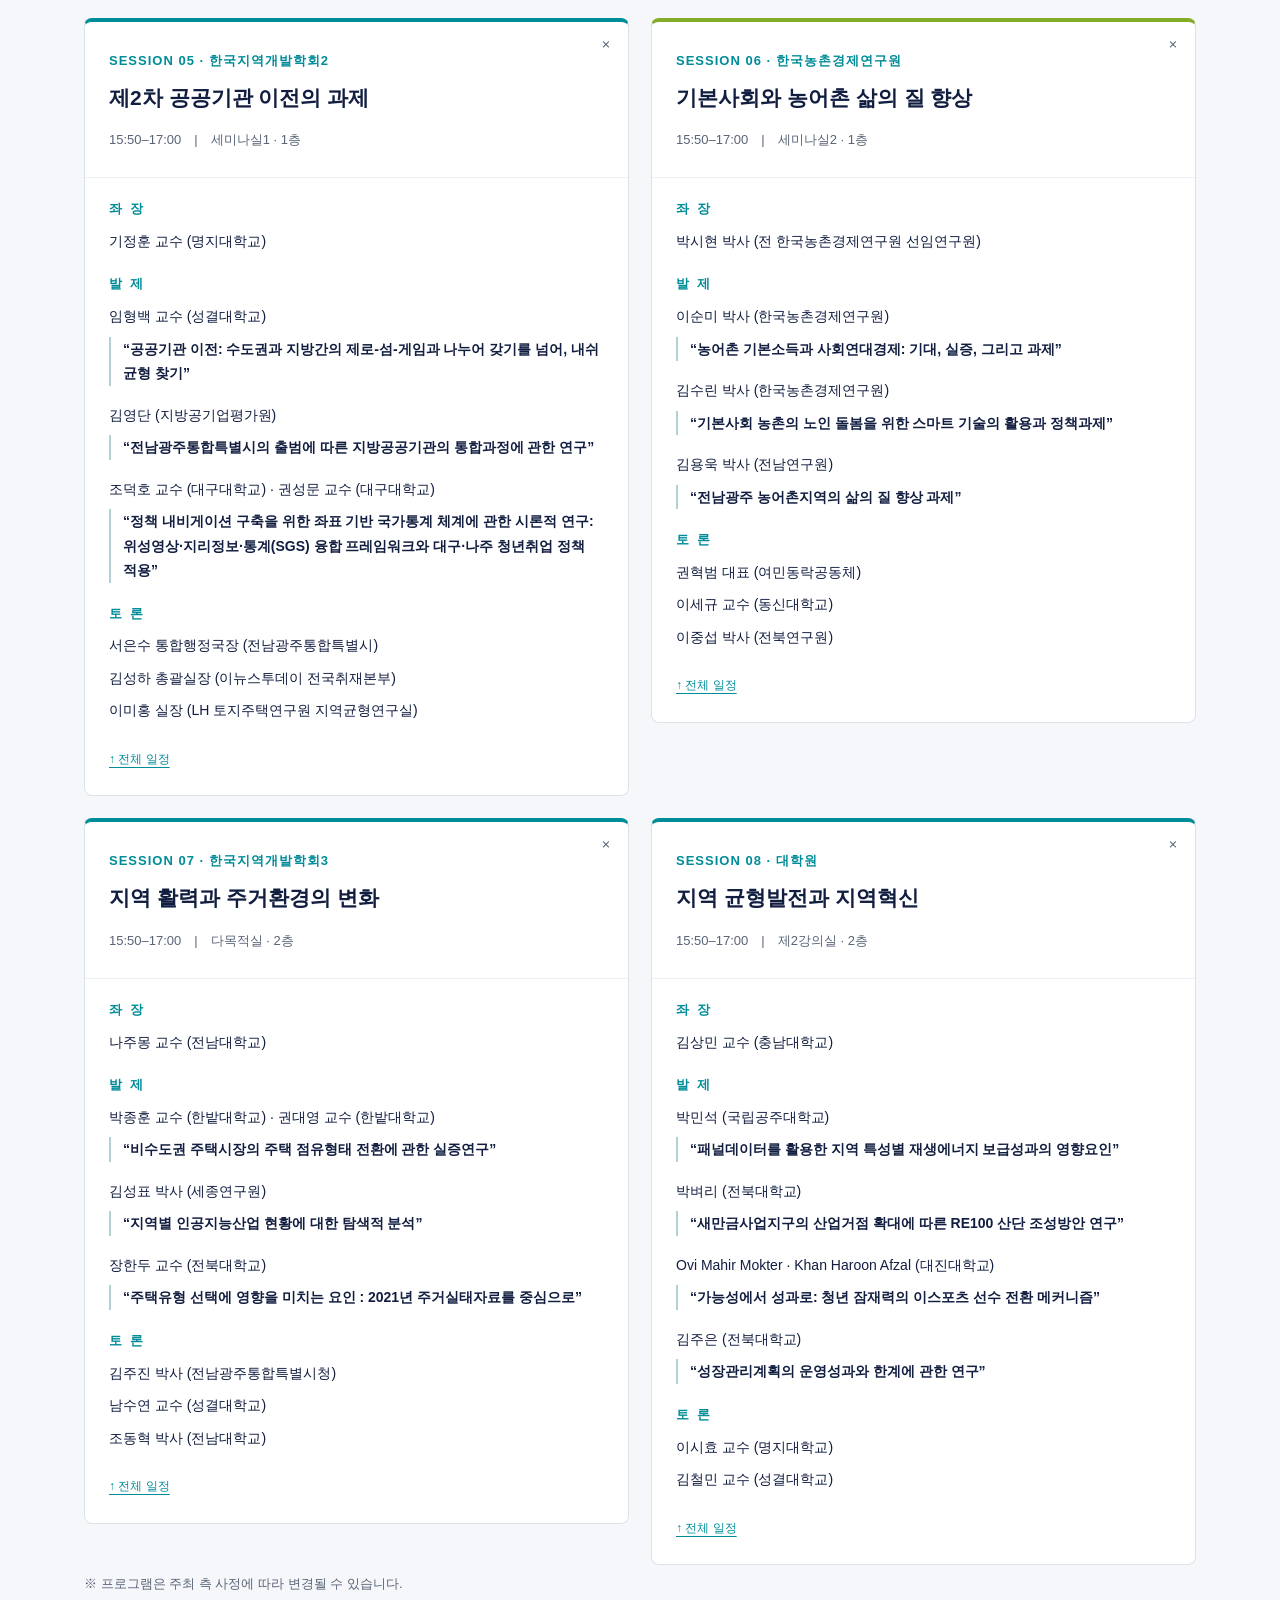
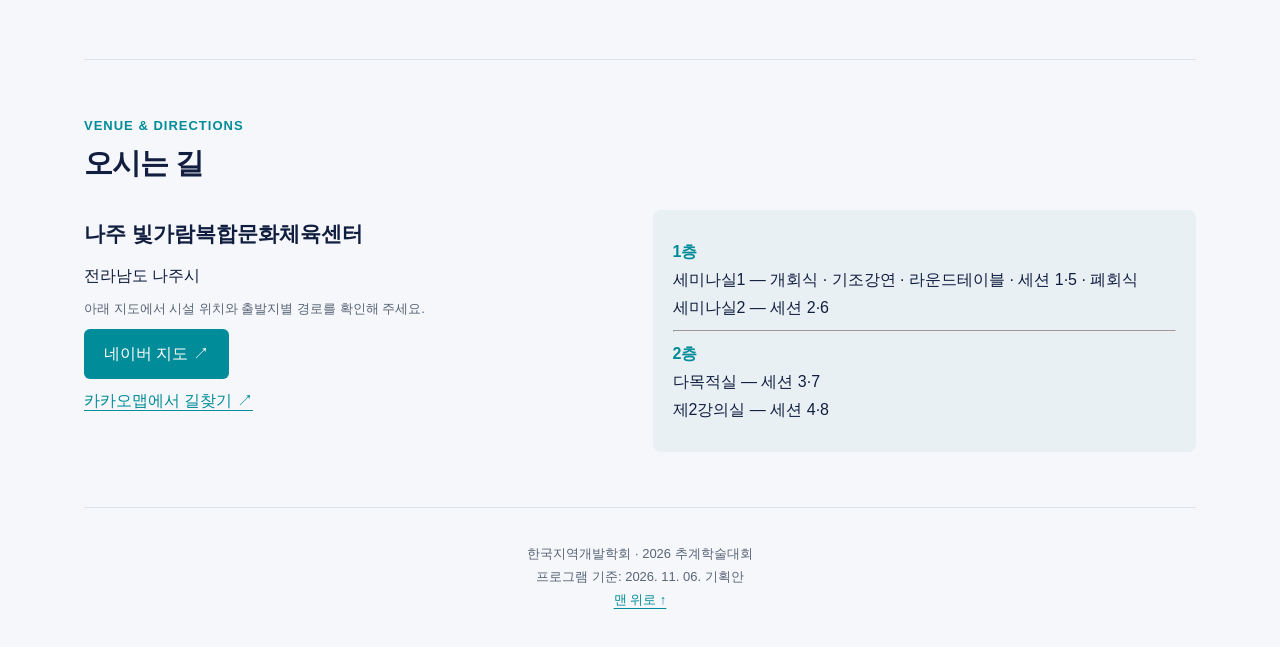
==== commit 36181c4a: "Add files via upload" ====
--- a/2026-fall/index.html
+++ b/2026-fall/index.html
@@ -472,7 +472,7 @@
 </div>
 </section>
 </main>
-<footer>한국지역개발학회 · 2026 추계학술대회<br>프로그램 기준: 2026. 11. 05. 간사 2차 수정본<br>
+<footer>한국지역개발학회 · 2026 추계학술대회<br>프로그램 기준: 2026. 11. 06. 기획안<br>
 <a href="#top">맨 위로 ↑</a>
 </footer>
 <script src="script.js?v=20261104r5">
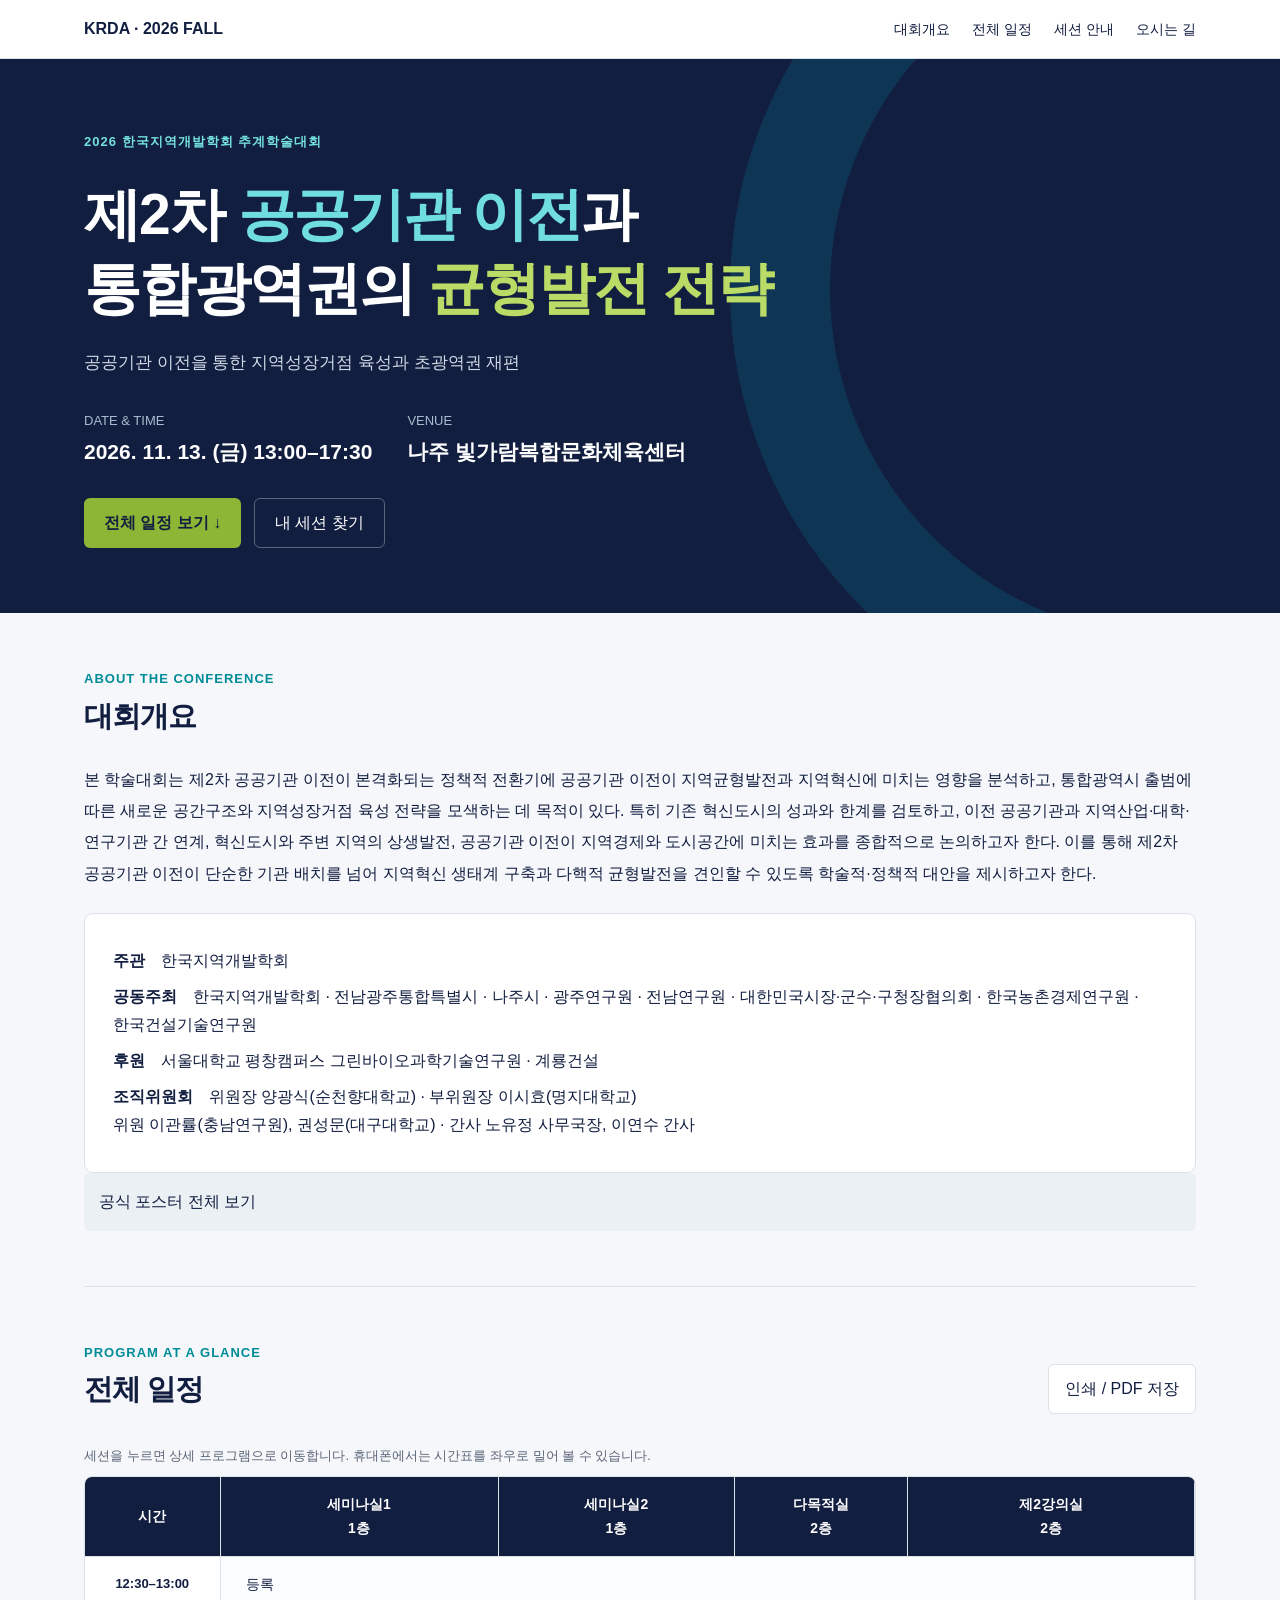
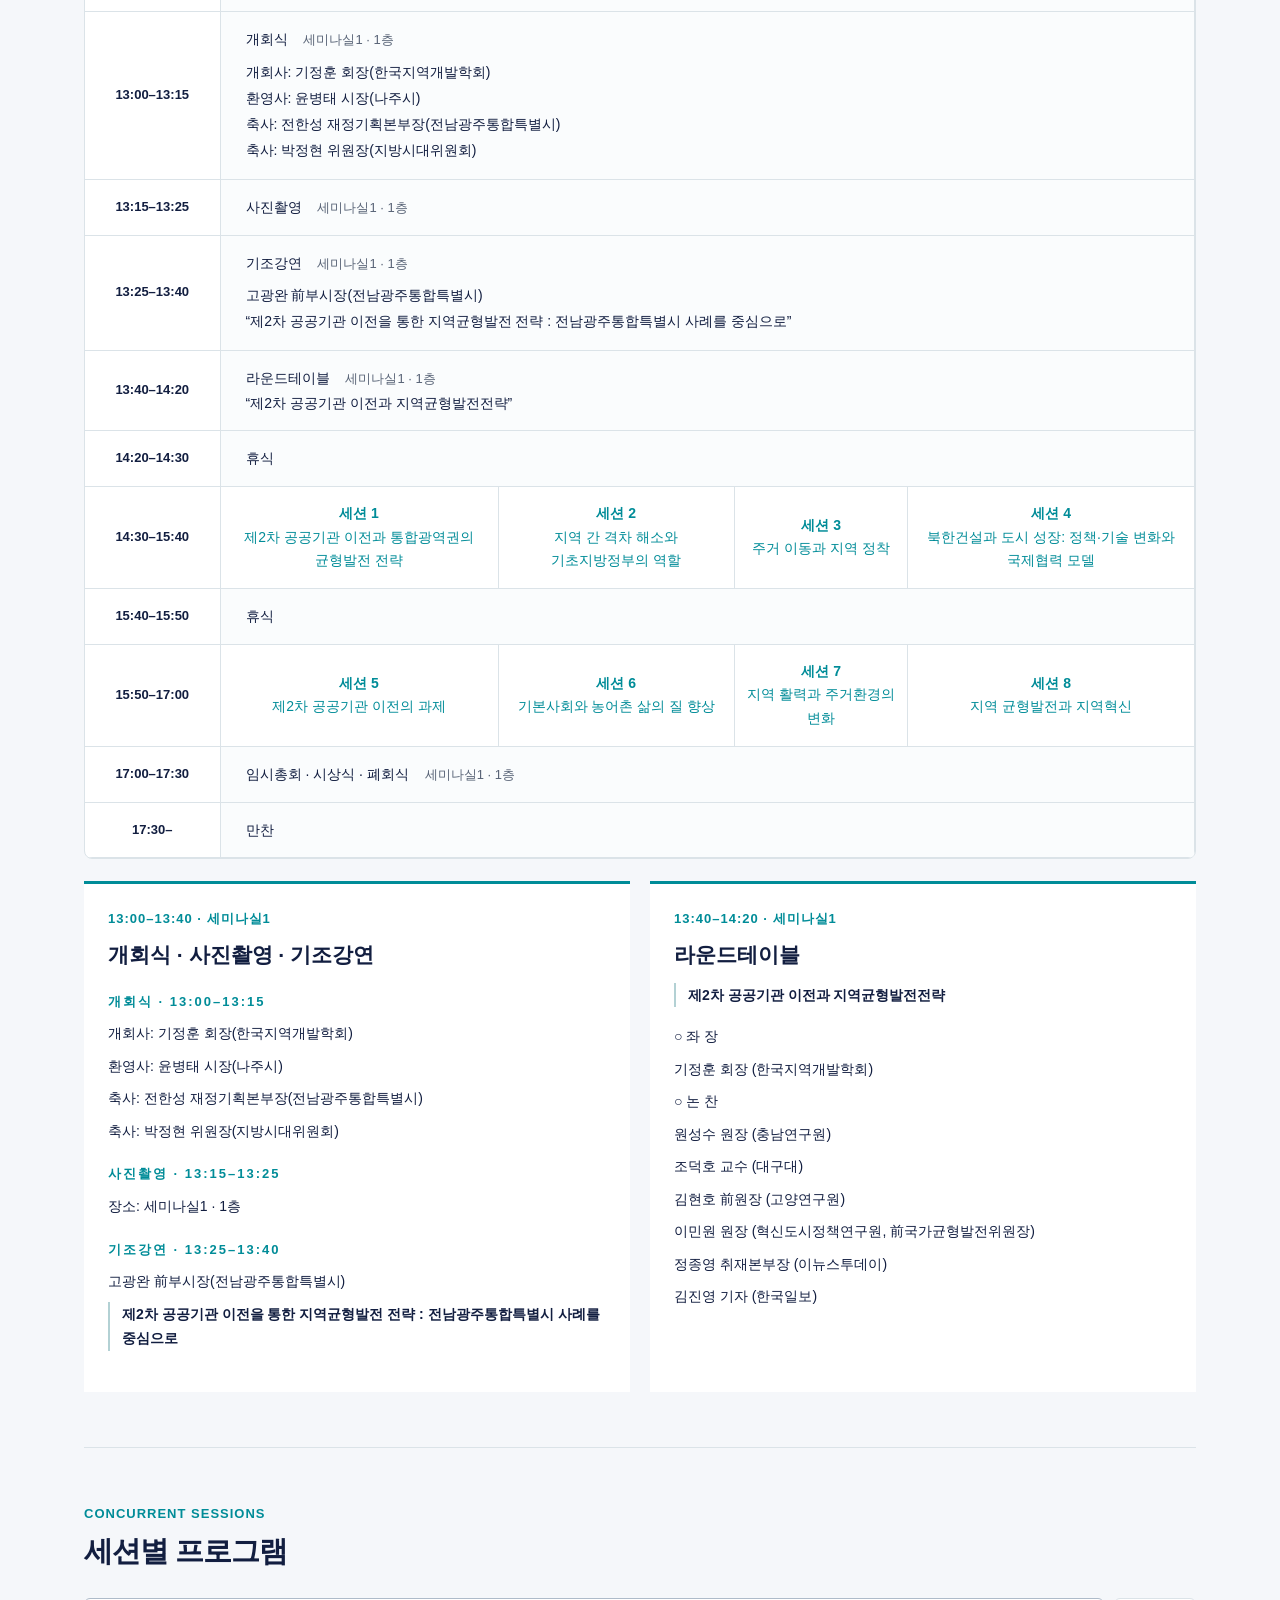
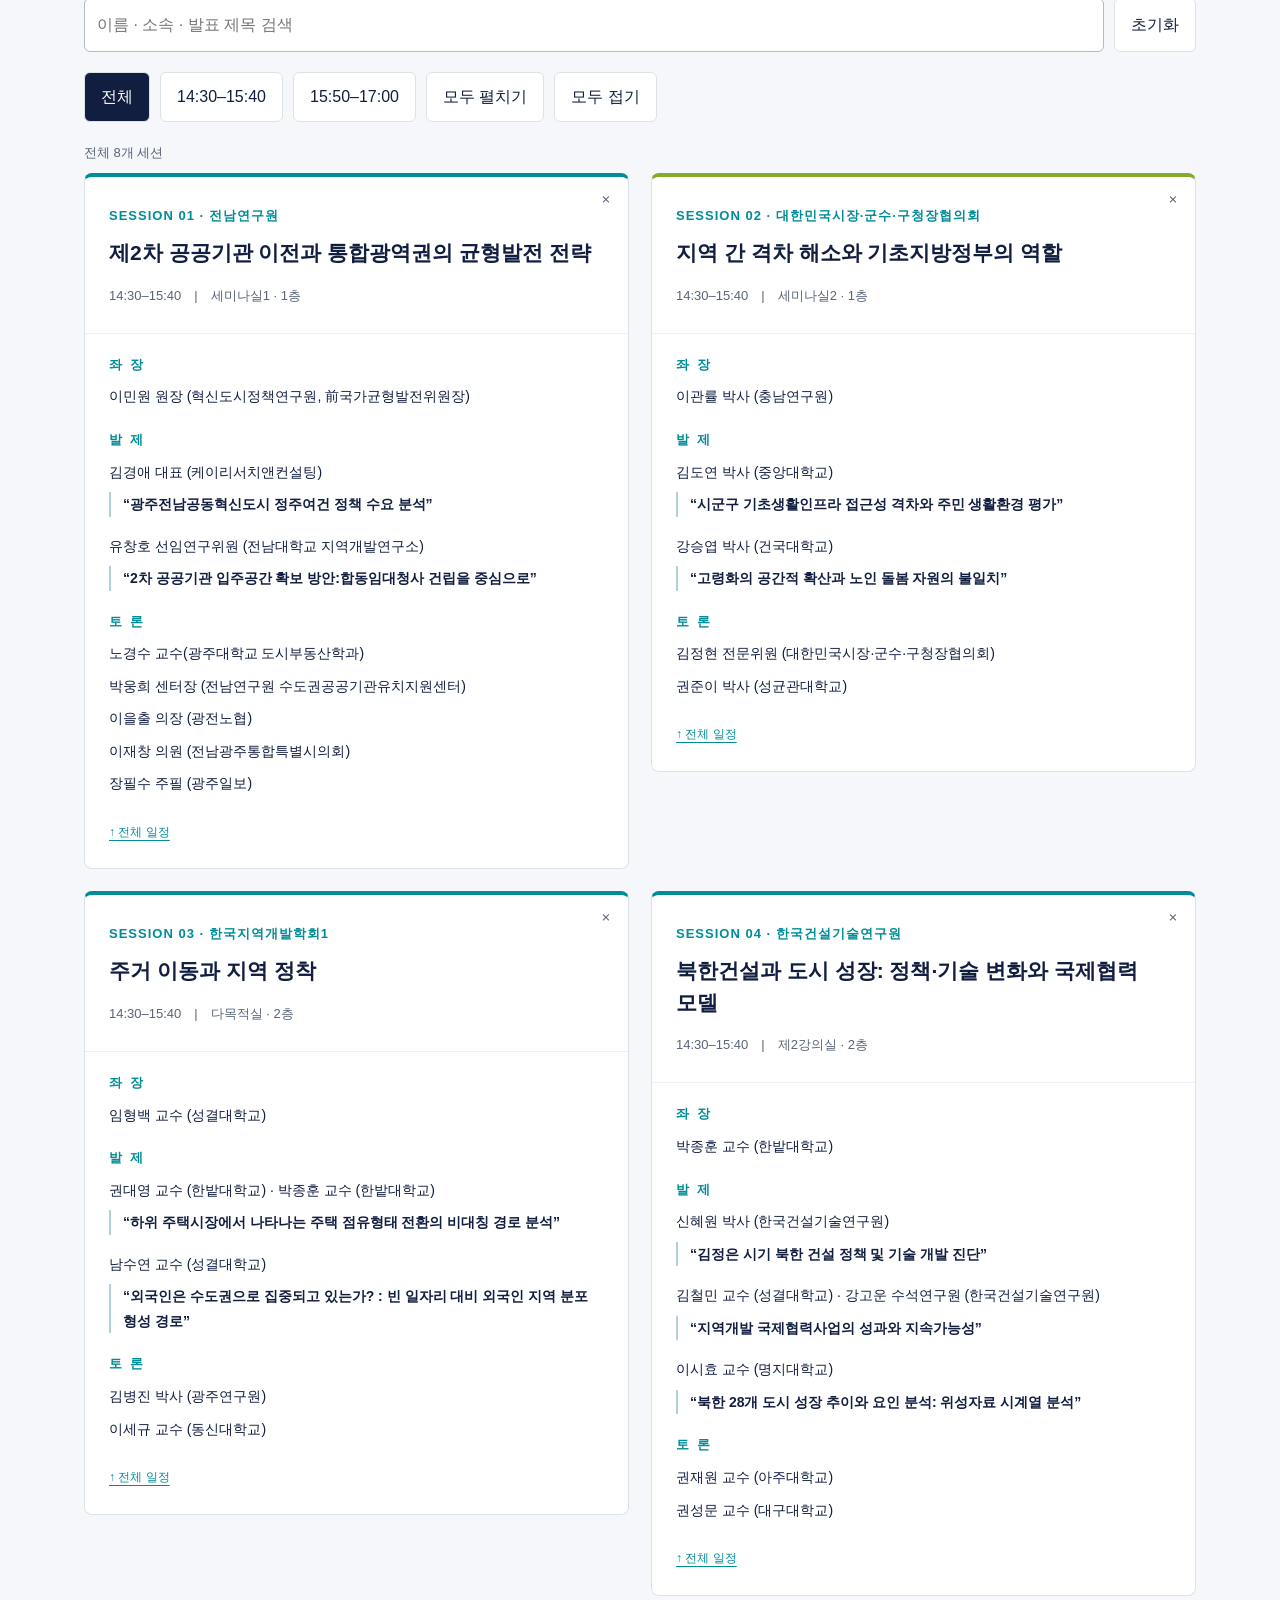
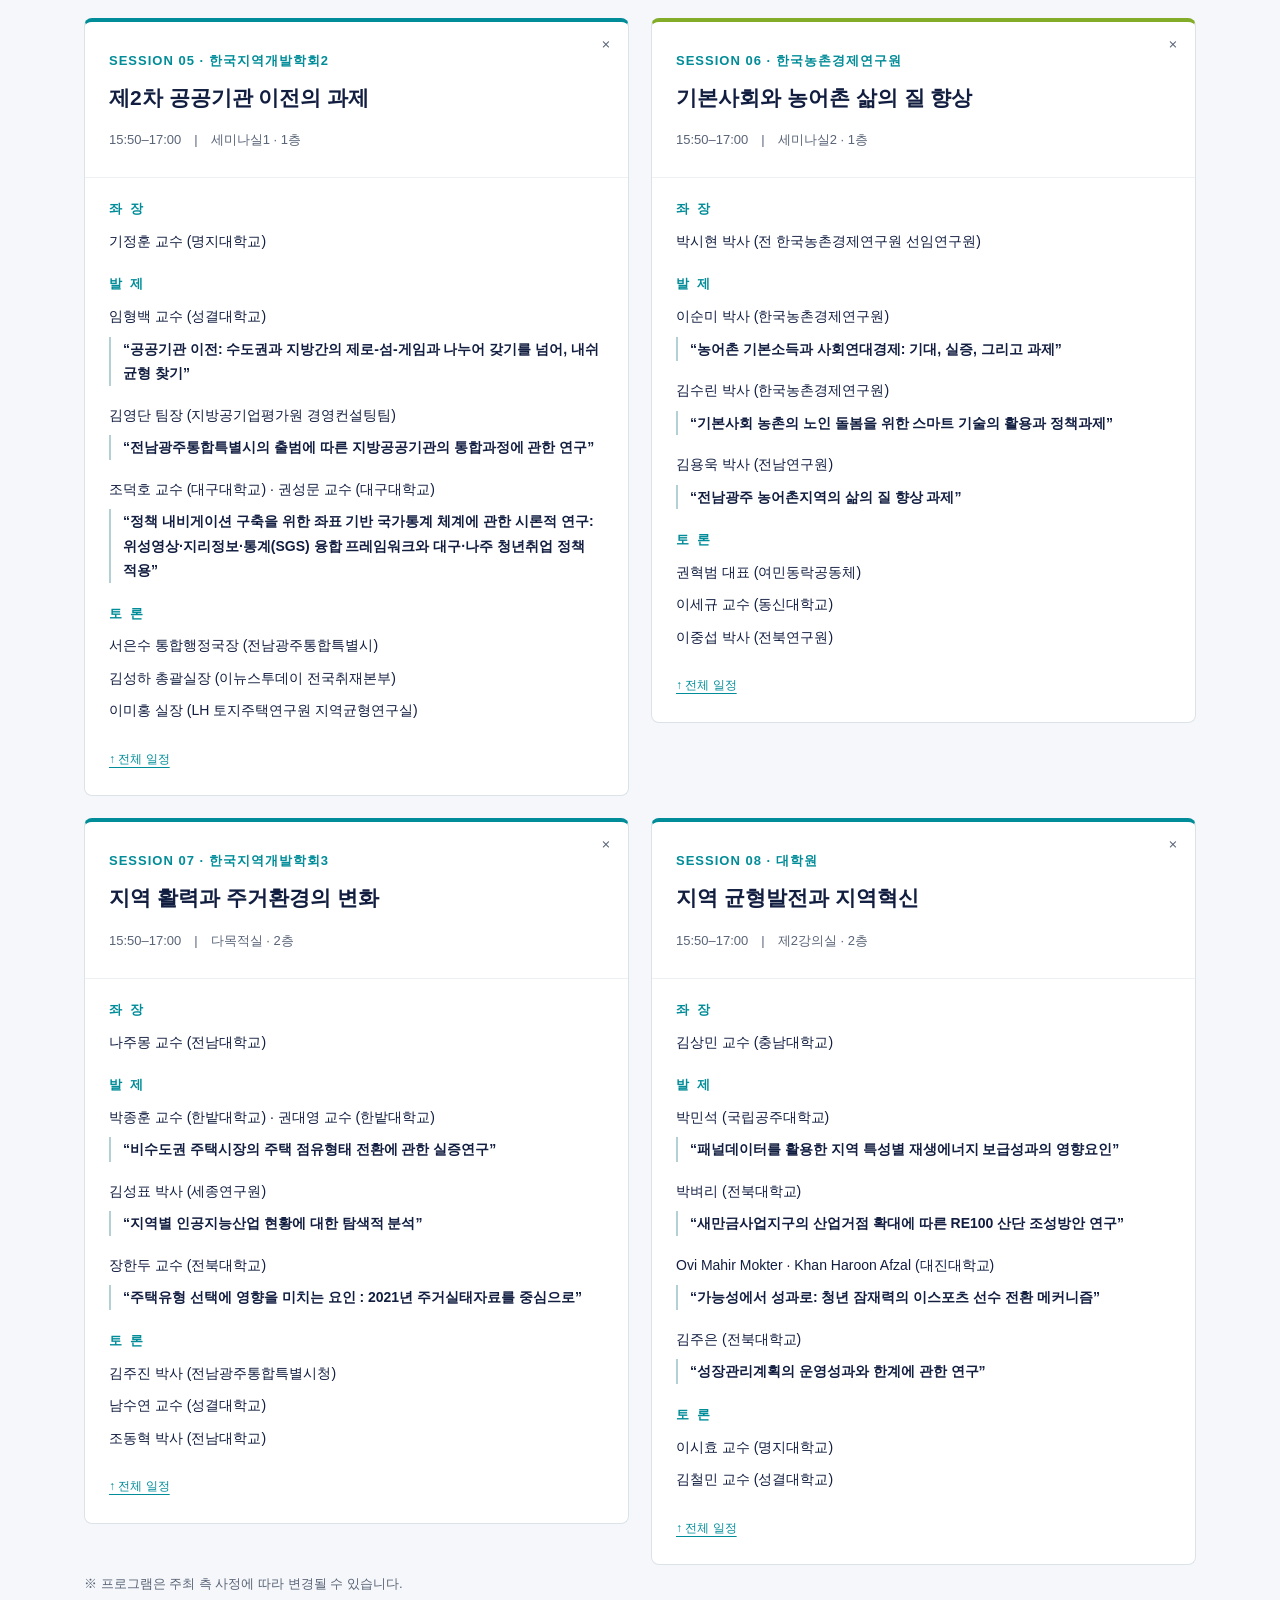
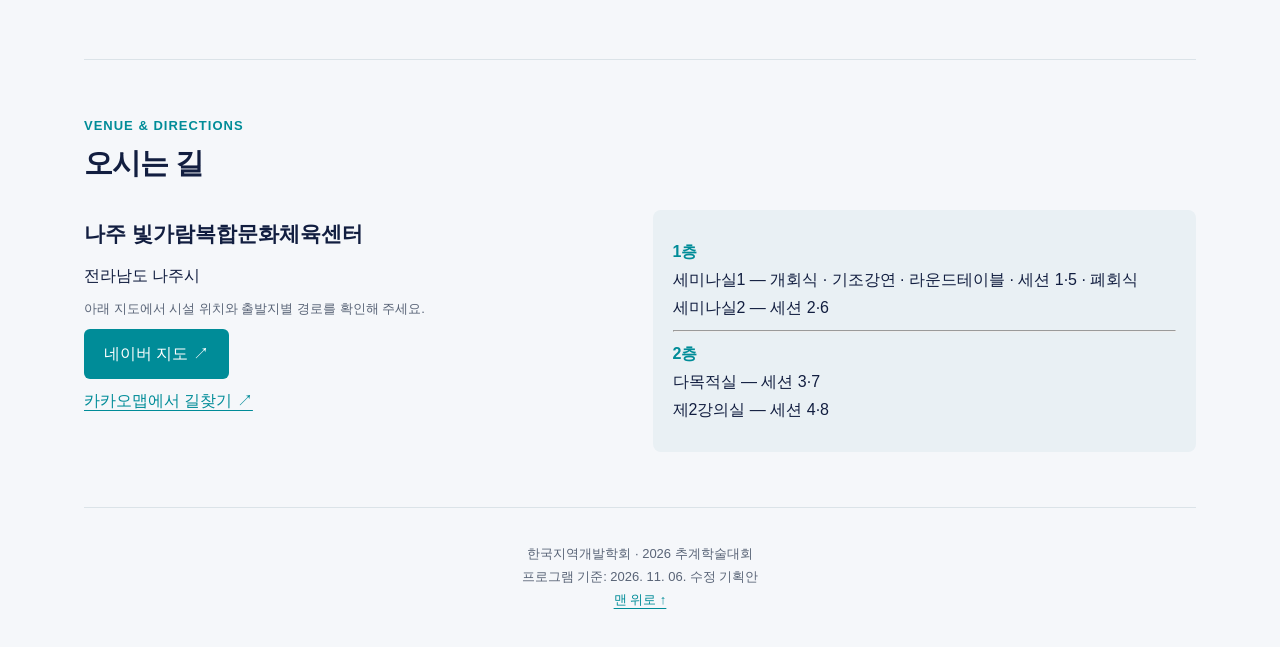
==== commit feae4c01: "Add files via upload" ====
--- a/2026-fall/index.html
+++ b/2026-fall/index.html
@@ -53,7 +53,7 @@
 <p>
 <b>주관</b>　한국지역개발학회</p>
 <p>
-<b>공동주최</b>　한국지역개발학회 · 전남광주통합특별시 · 나주시 · 전남연구원 · 광주연구원 · 대한민국시장·군수·구청장협의회 · 농촌경제연구원 · 한국건설기술연구원</p>
+<b>공동주최</b>　한국지역개발학회 · 전남광주통합특별시 · 나주시 · 광주연구원 · 전남연구원 · 대한민국시장·군수·구청장협의회 · 한국농촌경제연구원 · 한국건설기술연구원</p>
 <!-- 후원기관 -->
 <p>
 <b>후원</b>　서울대학교 평창캠퍼스 그린바이오과학기술연구원 · 계룡건설</p>
@@ -95,7 +95,7 @@
 <tr class="common">
 <th scope="row">13:00–13:15</th>
 <td colspan="4">개회식 <small>세미나실1 · 1층</small>
-<div class="ceremony-names">개회식: 기정훈 회장(한국지역개발학회)<br>환영사: 윤병태 시장(나주시)<br>축사: 백승주 균형발전부시장(전남광주통합특별시)<br>축사: 박정현 위원장(지방시대위원회)</div>
+<div class="ceremony-names">개회사: 기정훈 회장(한국지역개발학회)<br>환영사: 윤병태 시장(나주시)<br>축사: 전한성 재정기획본부장(전남광주통합특별시)<br>축사: 박정현 위원장(지방시대위원회)</div>
 </td>
 </tr>
 <tr class="common">
@@ -184,9 +184,9 @@
 <div class="eyebrow">13:00–13:40 · 세미나실1</div>
 <h3>개회식 · 사진촬영 · 기조강연</h3>
 <h4>개회식 · 13:00–13:15</h4>
-<p>개회식: 기정훈 회장(한국지역개발학회)</p>
+<p>개회사: 기정훈 회장(한국지역개발학회)</p>
 <p>환영사: 윤병태 시장(나주시)</p>
-<p>축사: 백승주 균형발전부시장(전남광주통합특별시)</p>
+<p>축사: 전한성 재정기획본부장(전남광주통합특별시)</p>
 <p>축사: 박정현 위원장(지방시대위원회)</p>
 <h4>사진촬영 · 13:15–13:25</h4>
 <p>장소: 세미나실1 · 1층</p>
@@ -204,7 +204,7 @@
 <p>원성수 원장 (충남연구원)</p>
 <p>조덕호 교수 (대구대)</p>
 <p>김현호 前원장 (고양연구원)</p>
-<p>이민원 前위원장 (국가균형발전위원회)</p>
+<p>이민원 원장 (혁신도시정책연구원, 前국가균형발전위원장)</p>
 <p>정종영 취재본부장 (이뉴스투데이)</p>
 <p>김진영 기자 (한국일보)</p>
 </article>
@@ -241,7 +241,7 @@
 </summary>
 <div class="detail">
 <h4>좌 장</h4>
-<p>이민원 前위원장 (국가균형발전위원회)</p>
+<p>이민원 원장 (혁신도시정책연구원, 前국가균형발전위원장)</p>
 <h4>발 제</h4>
 <p>김경애 대표 (케이리서치앤컨설팅)</p>
 <p class="paper">“광주전남공동혁신도시 정주여건 정책 수요 분석”</p>
@@ -276,7 +276,7 @@
 <p class="paper">“고령화의 공간적 확산과 노인 돌봄 자원의 불일치”</p>
 <h4>토 론</h4>
 <p>김정현 전문위원 (대한민국시장·군수·구청장협의회)</p>
-<p>권준이 박사 (성균관대)</p>
+<p>권준이 박사 (성균관대학교)</p>
 <a href="#schedule" class="back">↑ 전체 일정</a>
 </div>
 </details>
@@ -297,7 +297,7 @@
 <p>권대영 교수 (한밭대학교) · 박종훈 교수 (한밭대학교)</p>
 <p class="paper">“하위 주택시장에서 나타나는 주택 점유형태 전환의 비대칭 경로 분석”</p>
 <p>남수연 교수 (성결대학교)</p>
-<p class="paper">“외국인은 수도권으로 집중되고 있는가?:빈 일자리 대비 외국인 지역 분포 형성 경로”</p>
+<p class="paper">“외국인은 수도권으로 집중되고 있는가? : 빈 일자리 대비 외국인 지역 분포 형성 경로”</p>
 <h4>토 론</h4>
 <p>김병진 박사 (광주연구원)</p>
 <p>이세규 교수 (동신대학교)</p>
@@ -346,7 +346,7 @@
 <h4>발 제</h4>
 <p>임형백 교수 (성결대학교)</p>
 <p class="paper">“공공기관 이전: 수도권과 지방간의 제로-섬-게임과 나누어 갖기를 넘어, 내쉬 균형 찾기”</p>
-<p>김영단 (지방공기업평가원)</p>
+<p>김영단 팀장 (지방공기업평가원 경영컨설팅팀)</p>
 <p class="paper">“전남광주통합특별시의 출범에 따른 지방공공기관의 통합과정에 관한 연구”</p>
 <p>조덕호 교수 (대구대학교) · 권성문 교수 (대구대학교)</p>
 <p class="paper">“정책 내비게이션 구축을 위한 좌표 기반 국가통계 체계에 관한 시론적 연구: 위성영상·지리정보·통계(SGS) 융합 프레임워크와 대구·나주 청년취업 정책 적용”</p>
@@ -472,7 +472,7 @@
 </div>
 </section>
 </main>
-<footer>한국지역개발학회 · 2026 추계학술대회<br>프로그램 기준: 2026. 11. 06. 기획안<br>
+<footer>한국지역개발학회 · 2026 추계학술대회<br>프로그램 기준: 2026. 11. 06. 수정 기획안<br>
 <a href="#top">맨 위로 ↑</a>
 </footer>
 <script src="script.js?v=20261104r5">
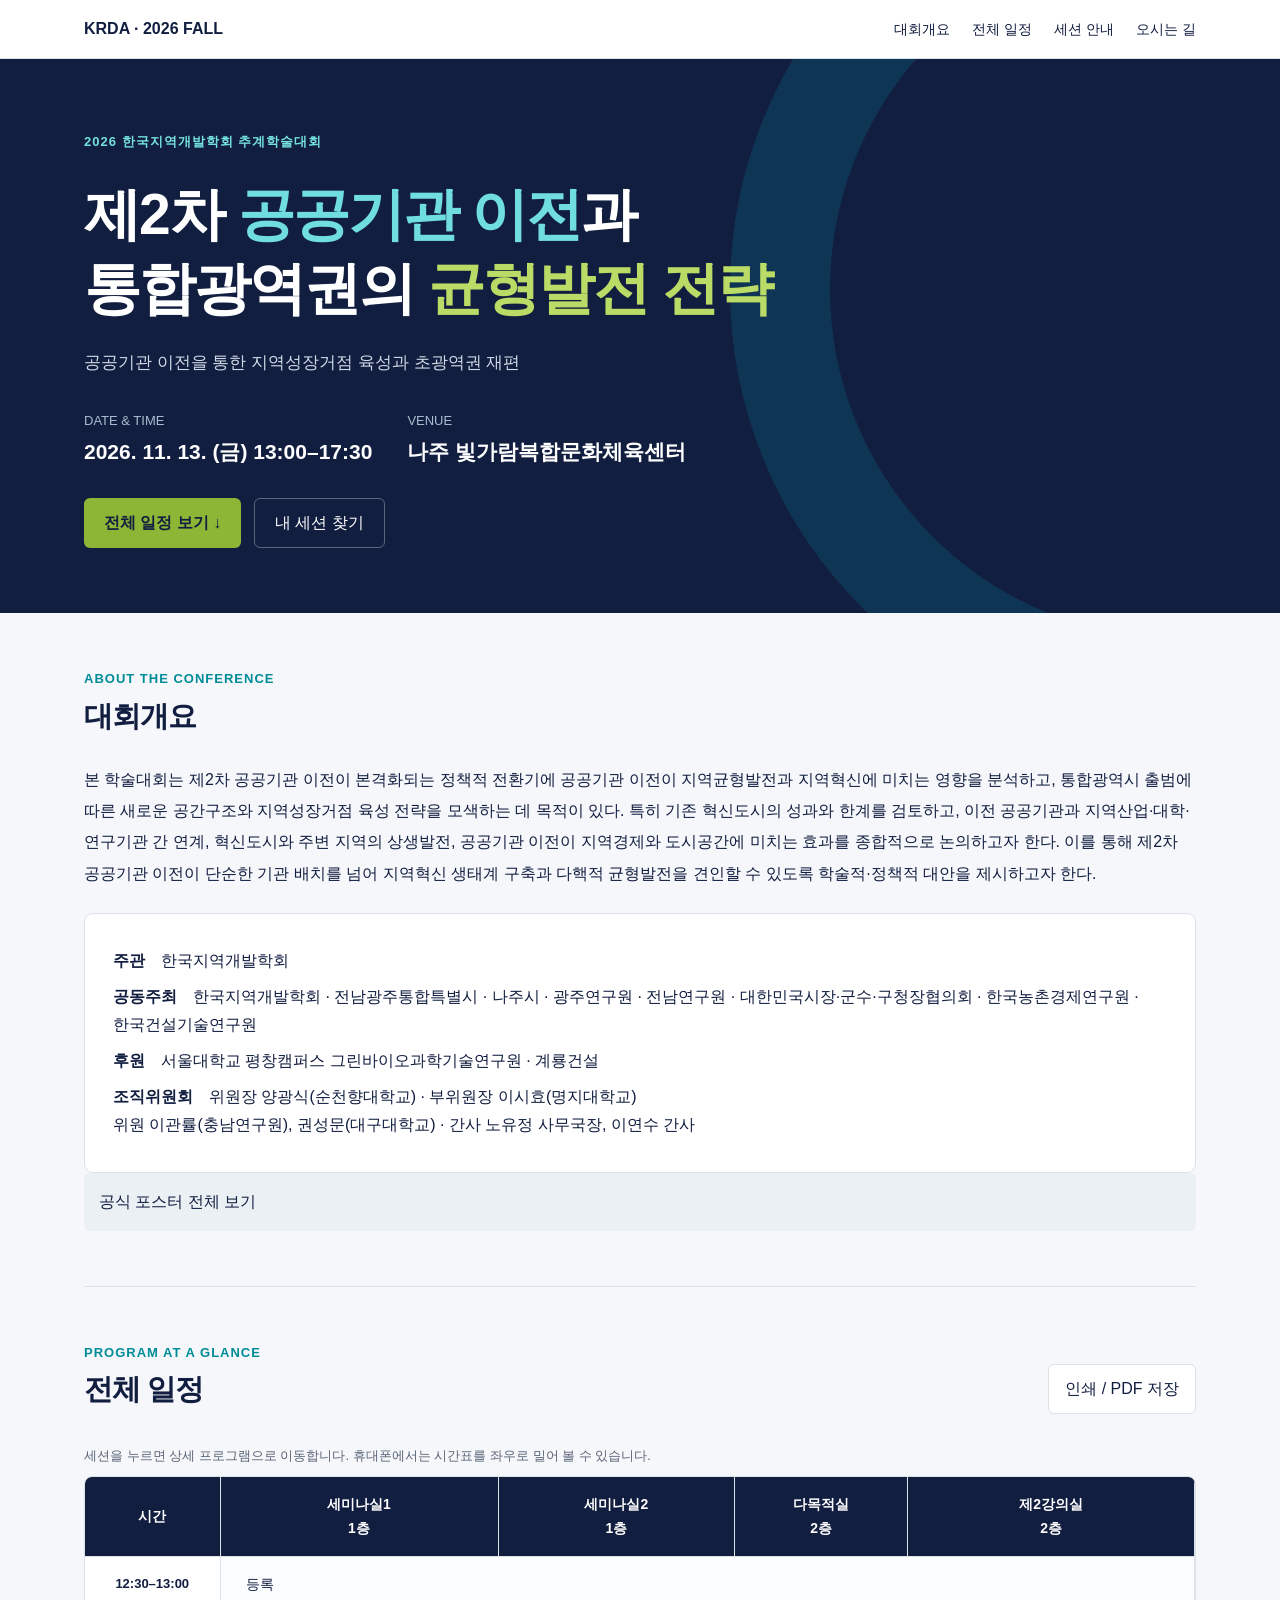
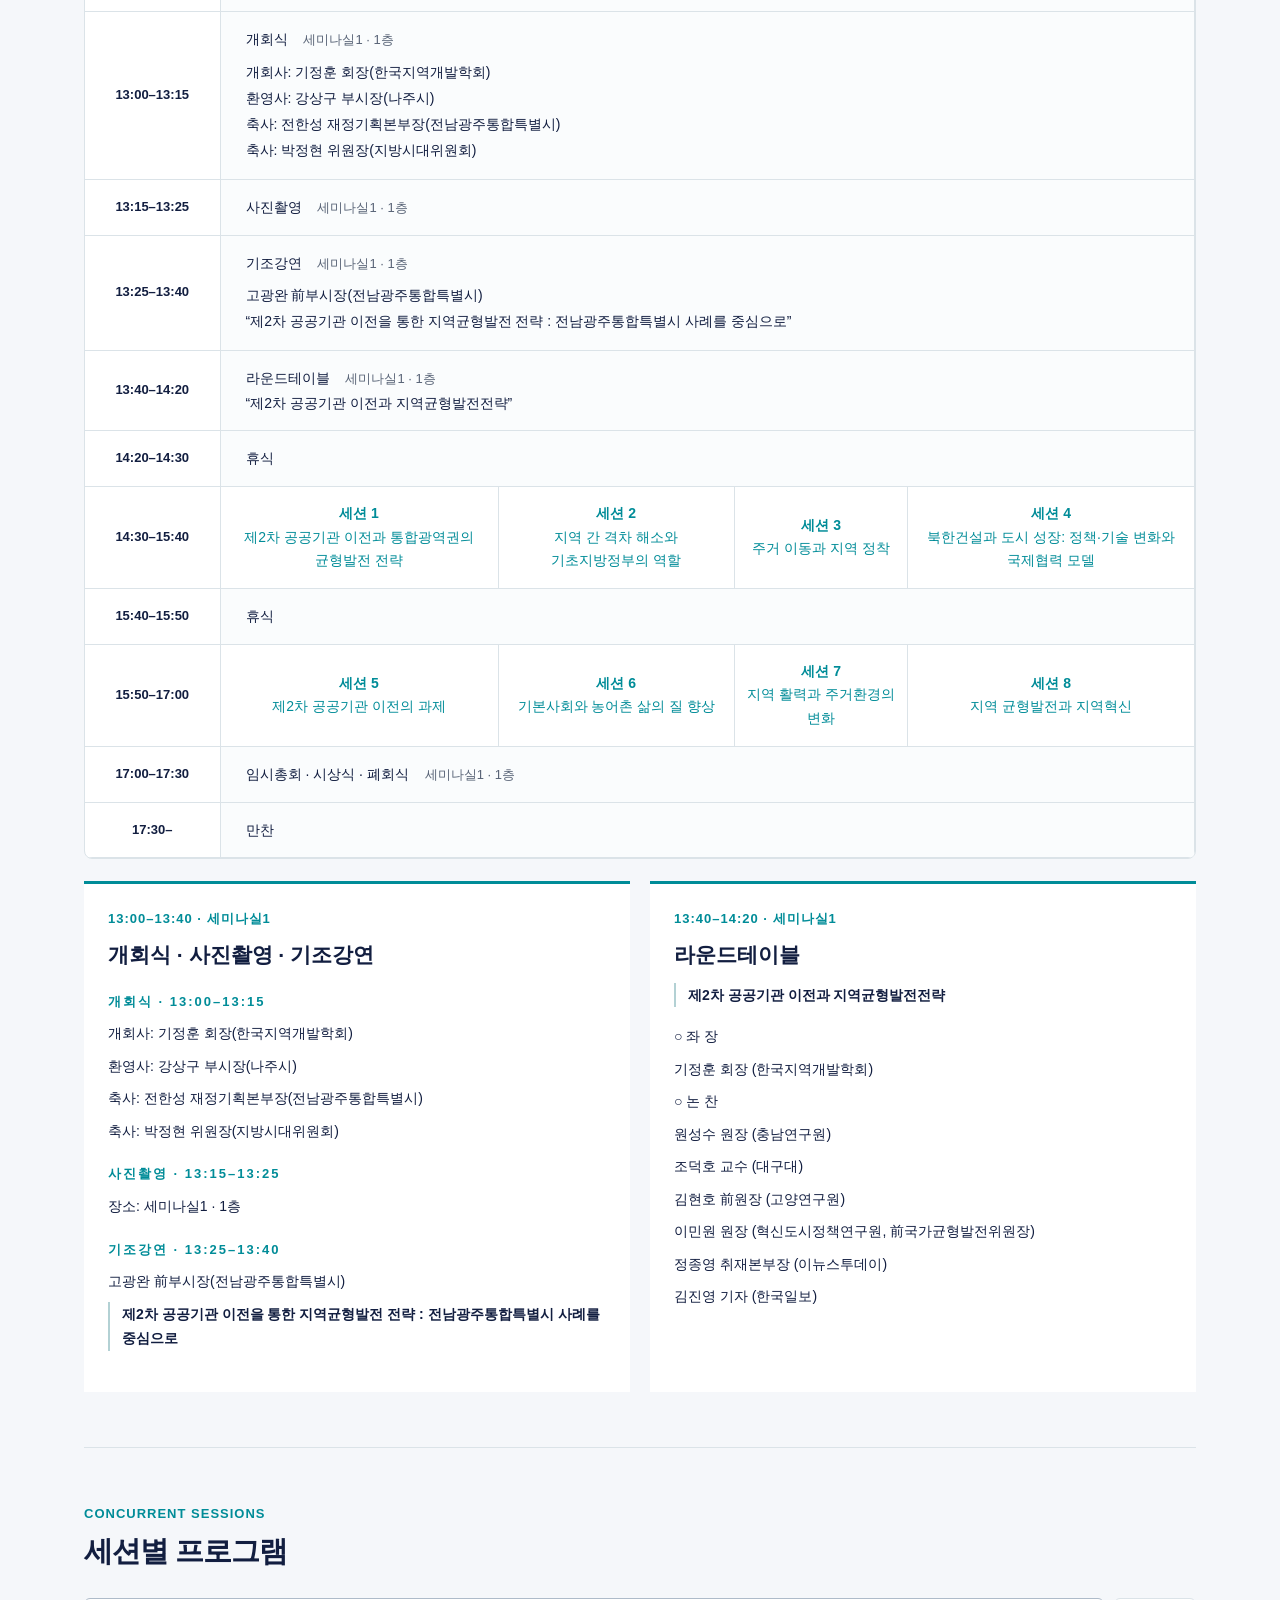
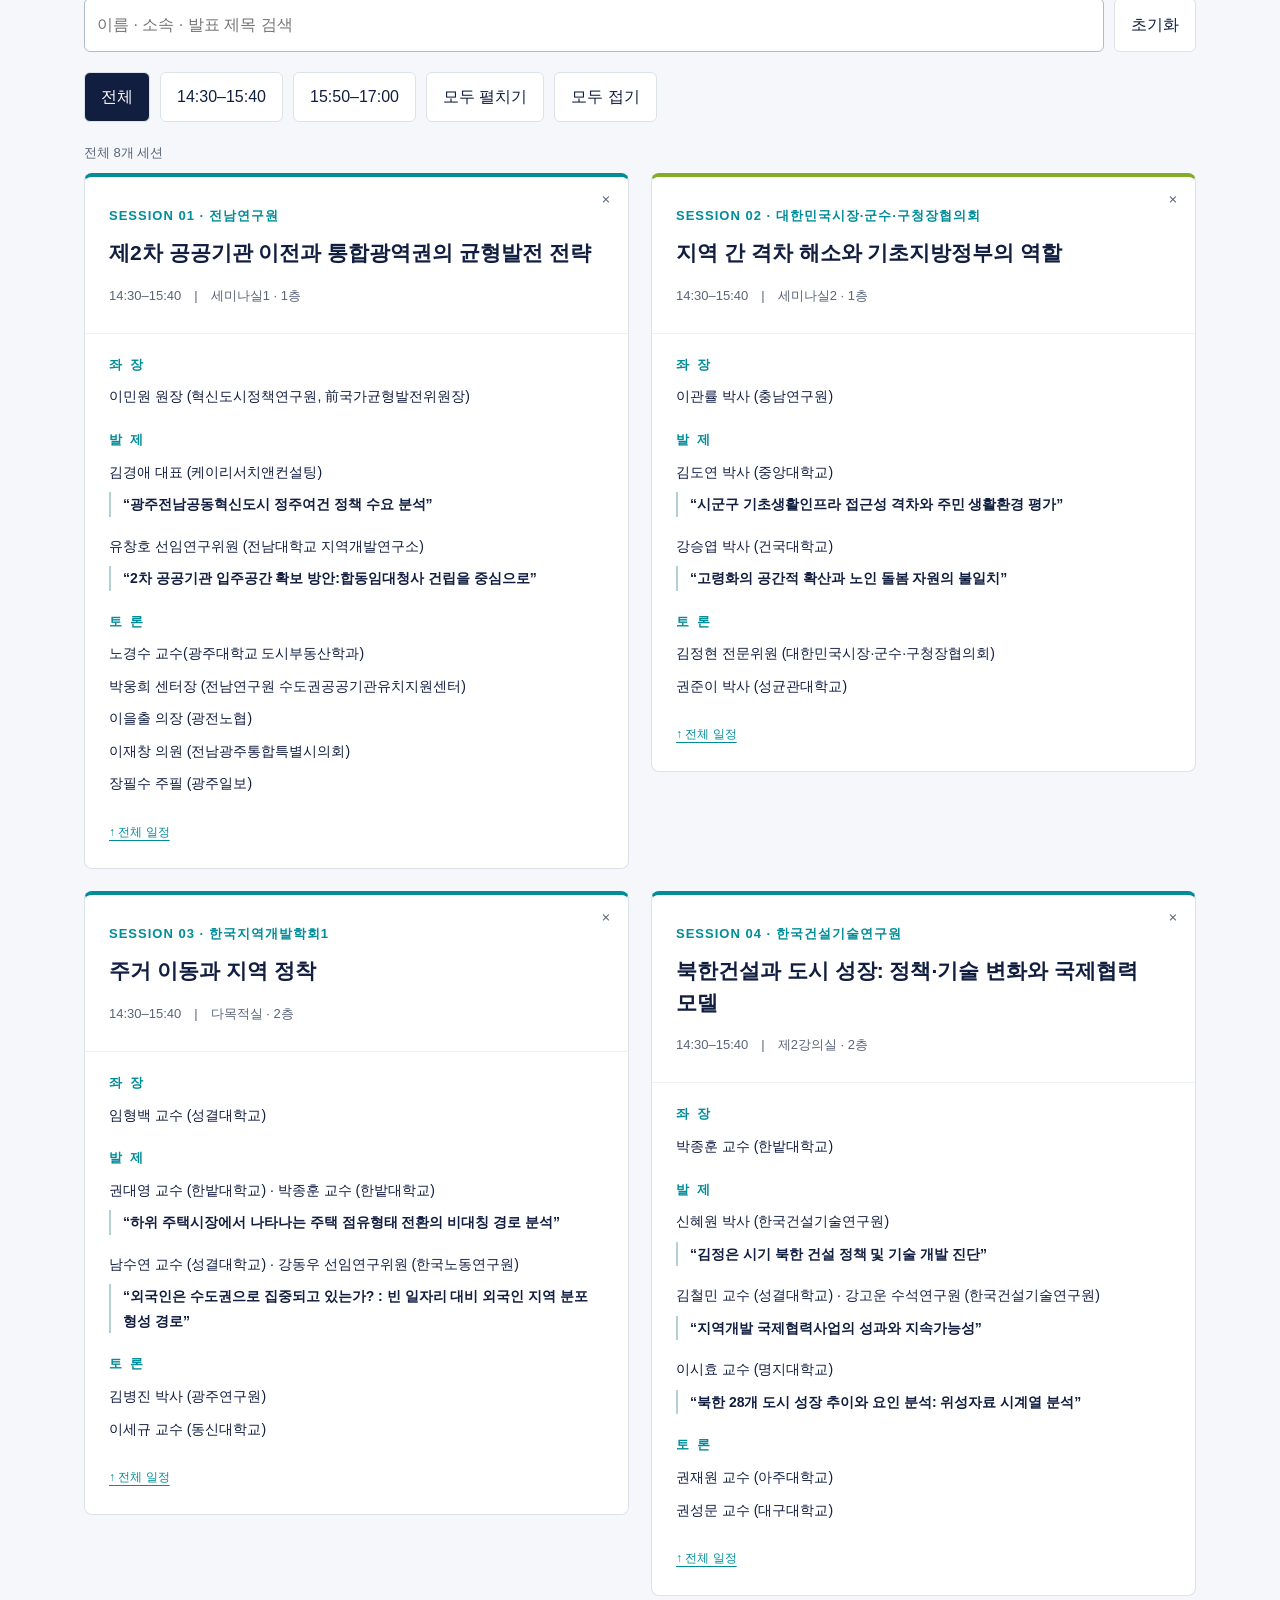
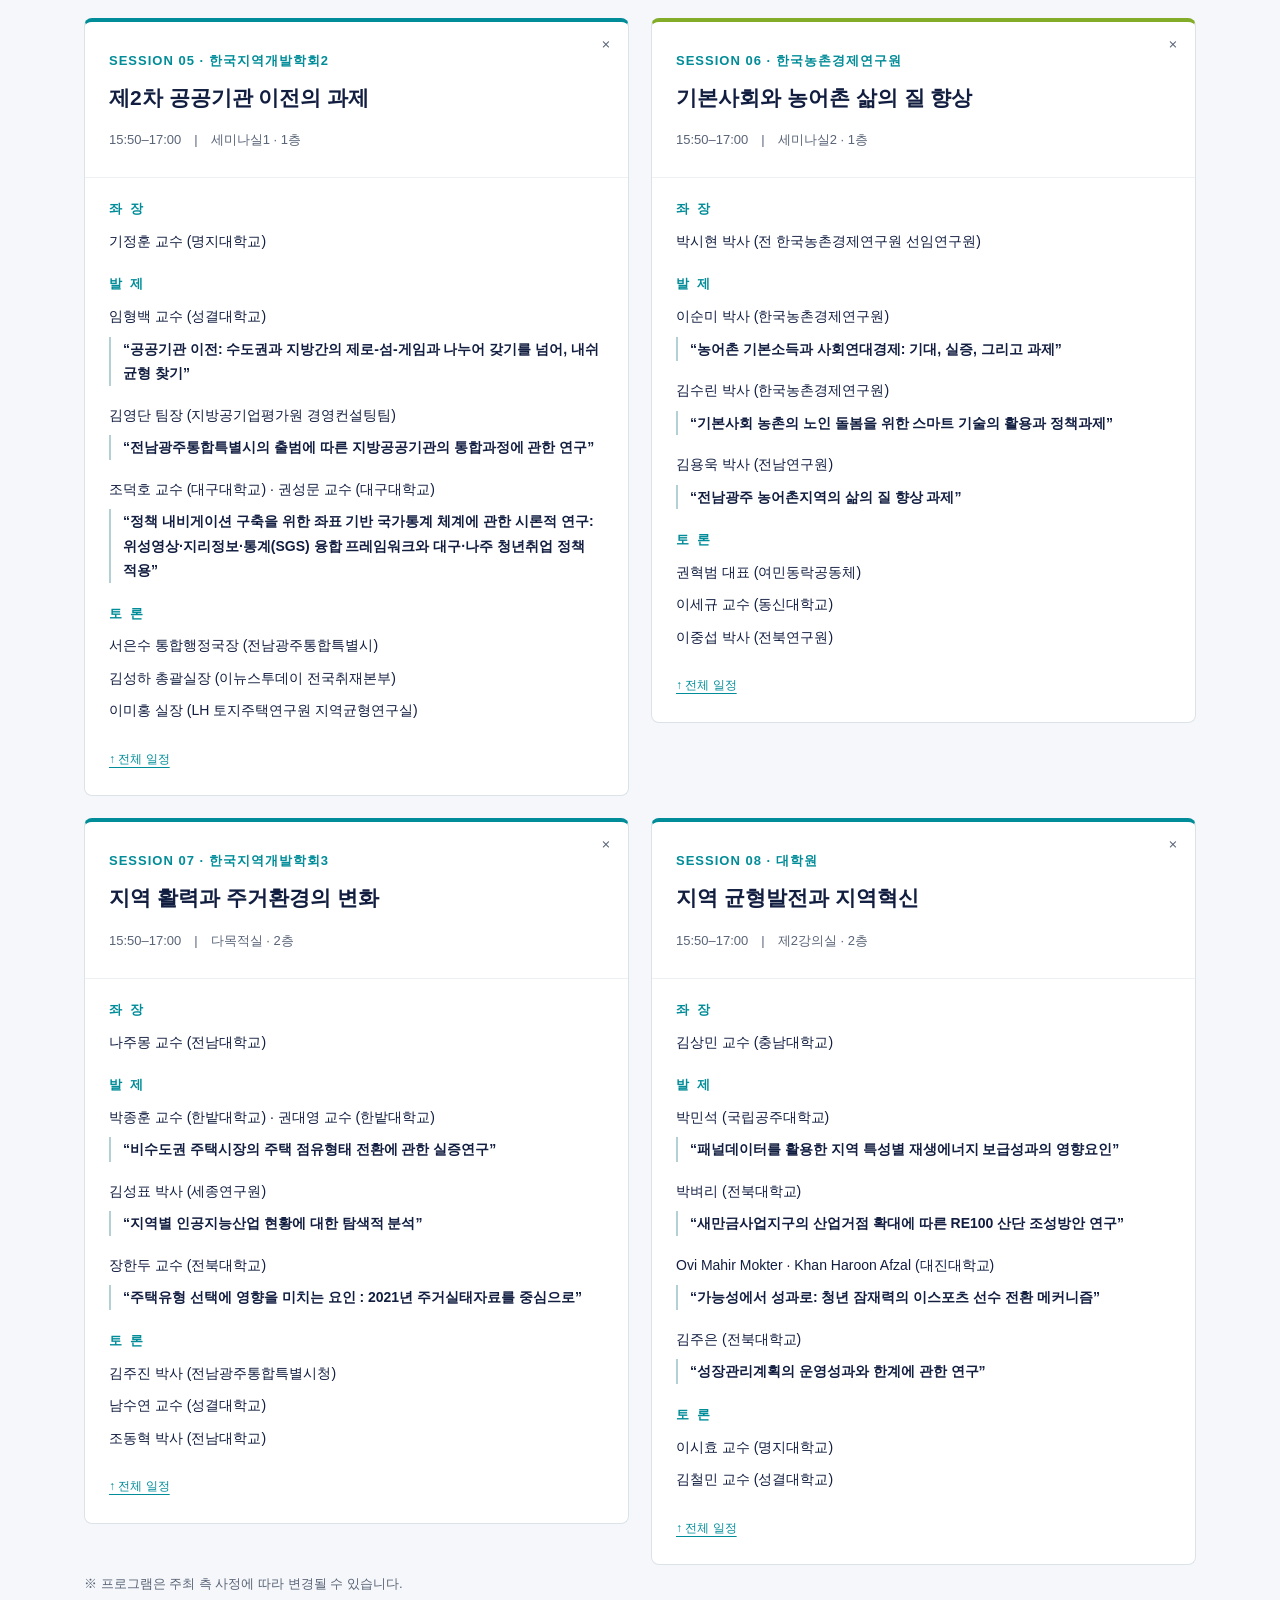
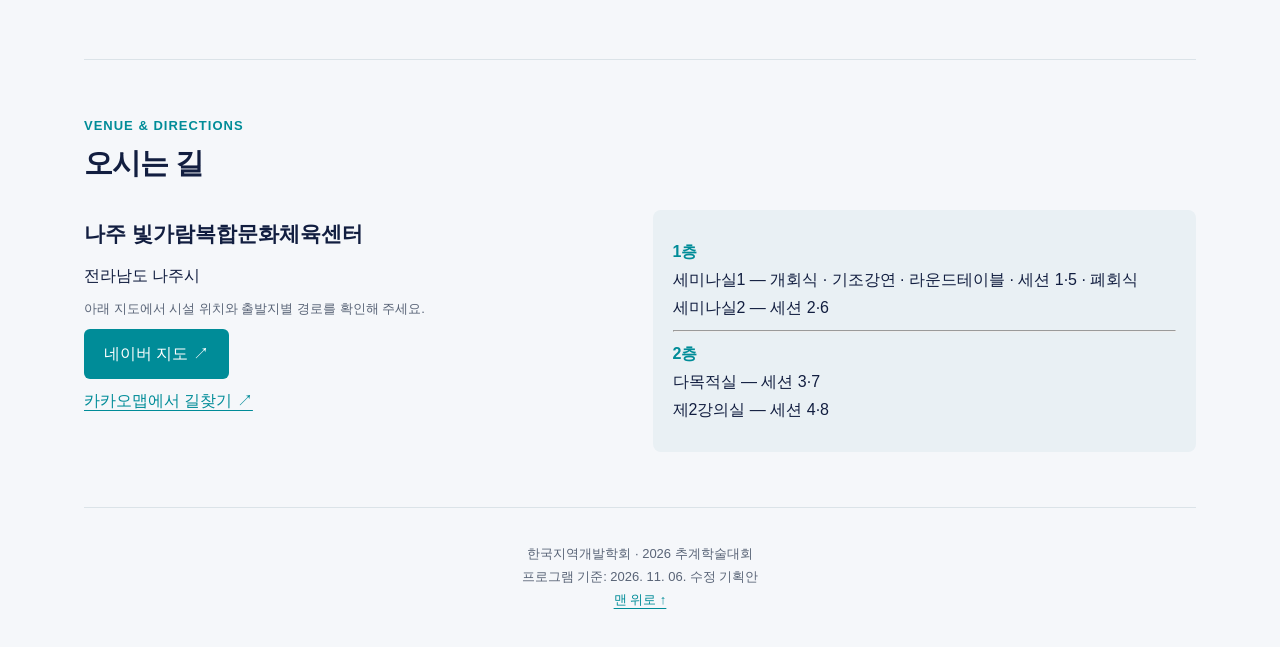
==== commit bb0265e9: "Update index.html" ====
--- a/2026-fall/index.html
+++ b/2026-fall/index.html
@@ -95,7 +95,7 @@
 <tr class="common">
 <th scope="row">13:00–13:15</th>
 <td colspan="4">개회식 <small>세미나실1 · 1층</small>
-<div class="ceremony-names">개회사: 기정훈 회장(한국지역개발학회)<br>환영사: 윤병태 시장(나주시)<br>축사: 전한성 재정기획본부장(전남광주통합특별시)<br>축사: 박정현 위원장(지방시대위원회)</div>
+<div class="ceremony-names">개회사: 기정훈 회장(한국지역개발학회)<br>환영사: 강상구 부시장(나주시)<br>축사: 전한성 재정기획본부장(전남광주통합특별시)<br>축사: 박정현 위원장(지방시대위원회)</div>
 </td>
 </tr>
 <tr class="common">
@@ -185,7 +185,7 @@
 <h3>개회식 · 사진촬영 · 기조강연</h3>
 <h4>개회식 · 13:00–13:15</h4>
 <p>개회사: 기정훈 회장(한국지역개발학회)</p>
-<p>환영사: 윤병태 시장(나주시)</p>
+<p>환영사: 강상구 부시장(나주시)</p>
 <p>축사: 전한성 재정기획본부장(전남광주통합특별시)</p>
 <p>축사: 박정현 위원장(지방시대위원회)</p>
 <h4>사진촬영 · 13:15–13:25</h4>
@@ -296,7 +296,7 @@
 <h4>발 제</h4>
 <p>권대영 교수 (한밭대학교) · 박종훈 교수 (한밭대학교)</p>
 <p class="paper">“하위 주택시장에서 나타나는 주택 점유형태 전환의 비대칭 경로 분석”</p>
-<p>남수연 교수 (성결대학교)</p>
+<p>남수연 교수 (성결대학교) · 강동우 선임연구위원 (한국노동연구원)</p>
 <p class="paper">“외국인은 수도권으로 집중되고 있는가? : 빈 일자리 대비 외국인 지역 분포 형성 경로”</p>
 <h4>토 론</h4>
 <p>김병진 박사 (광주연구원)</p>
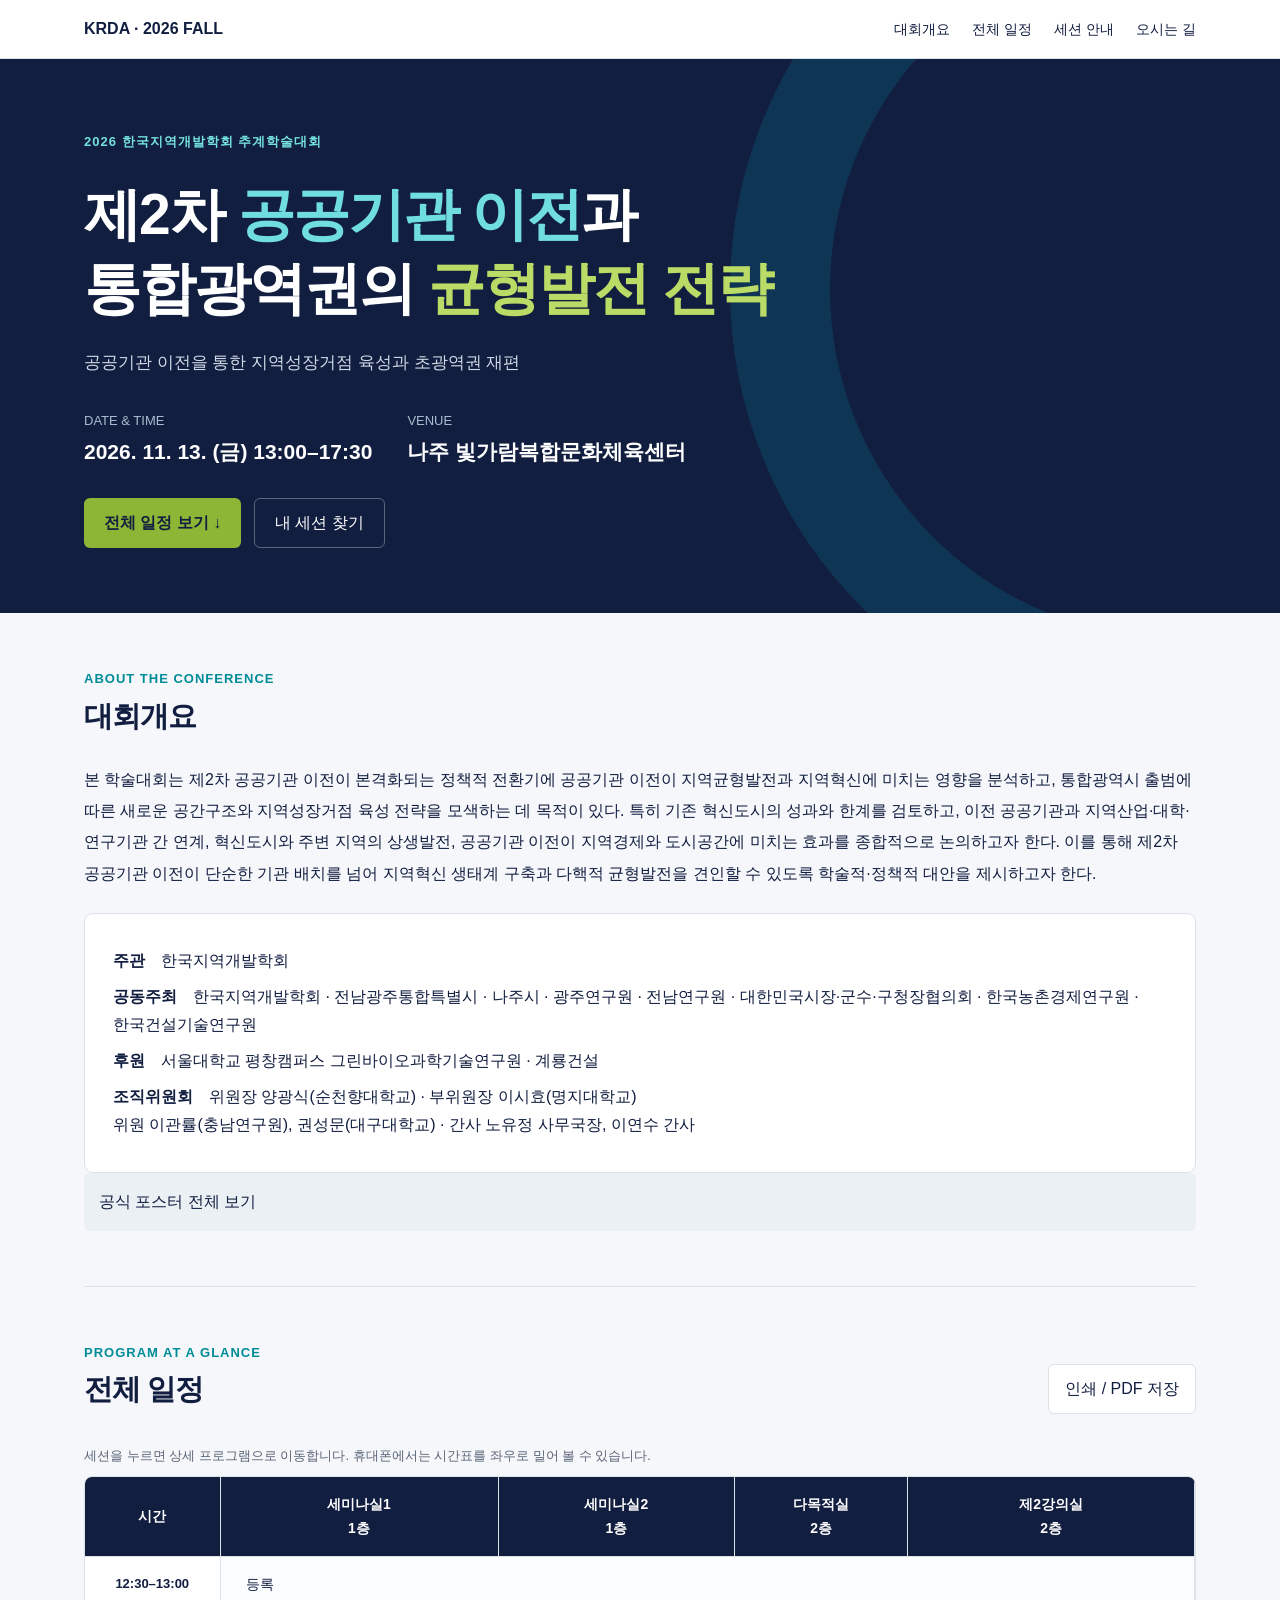
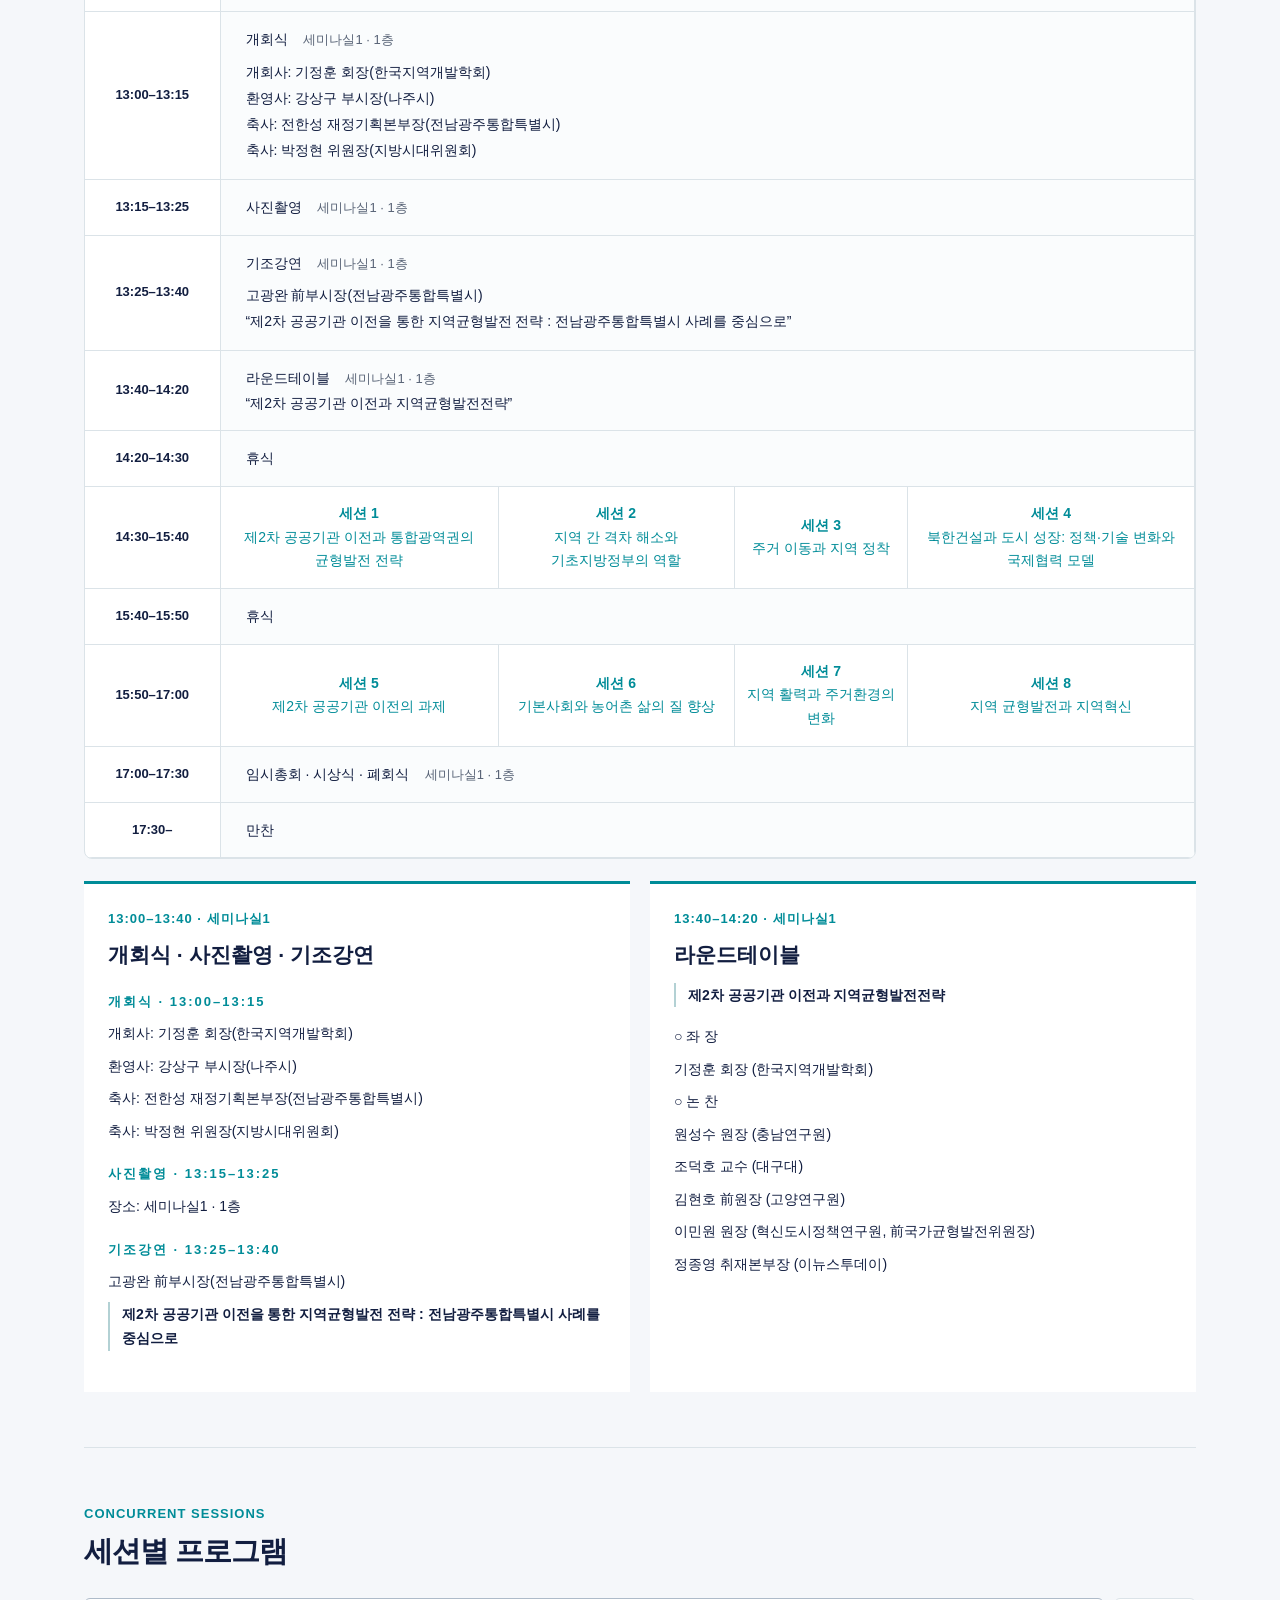
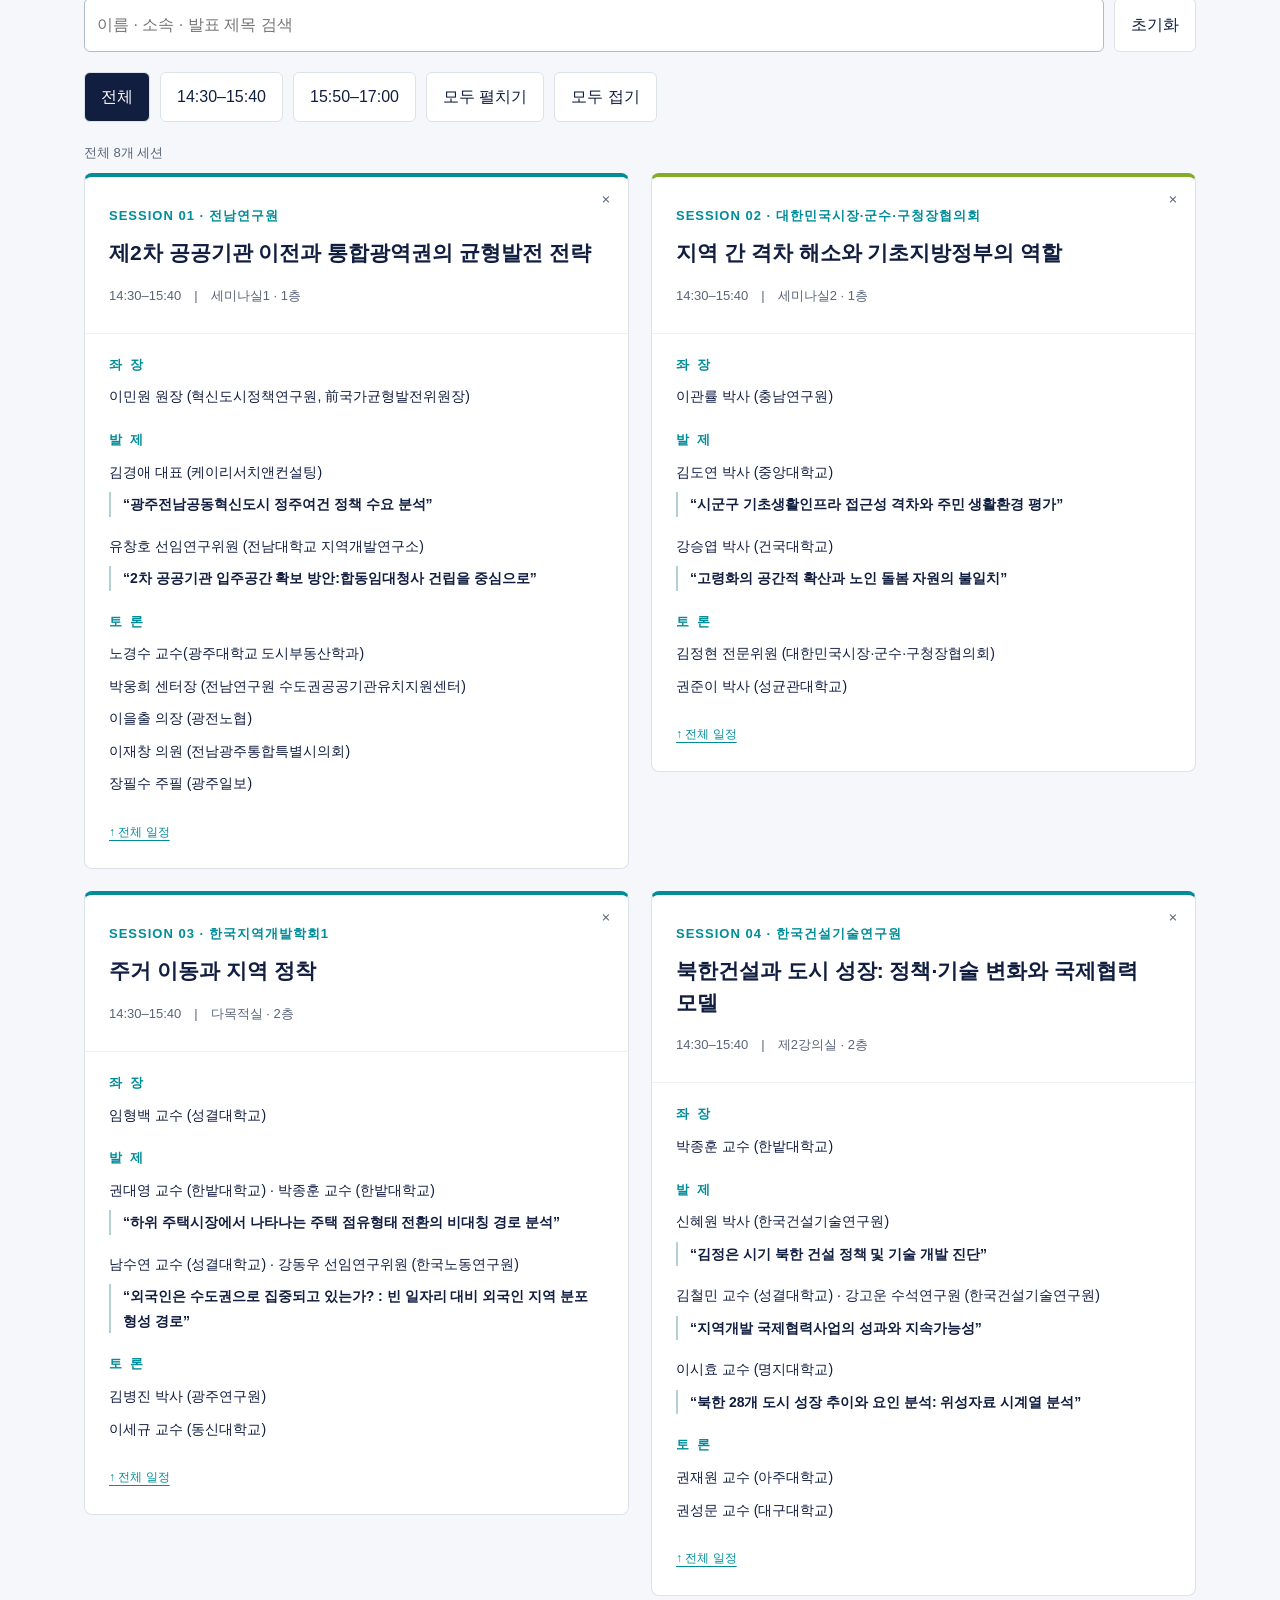
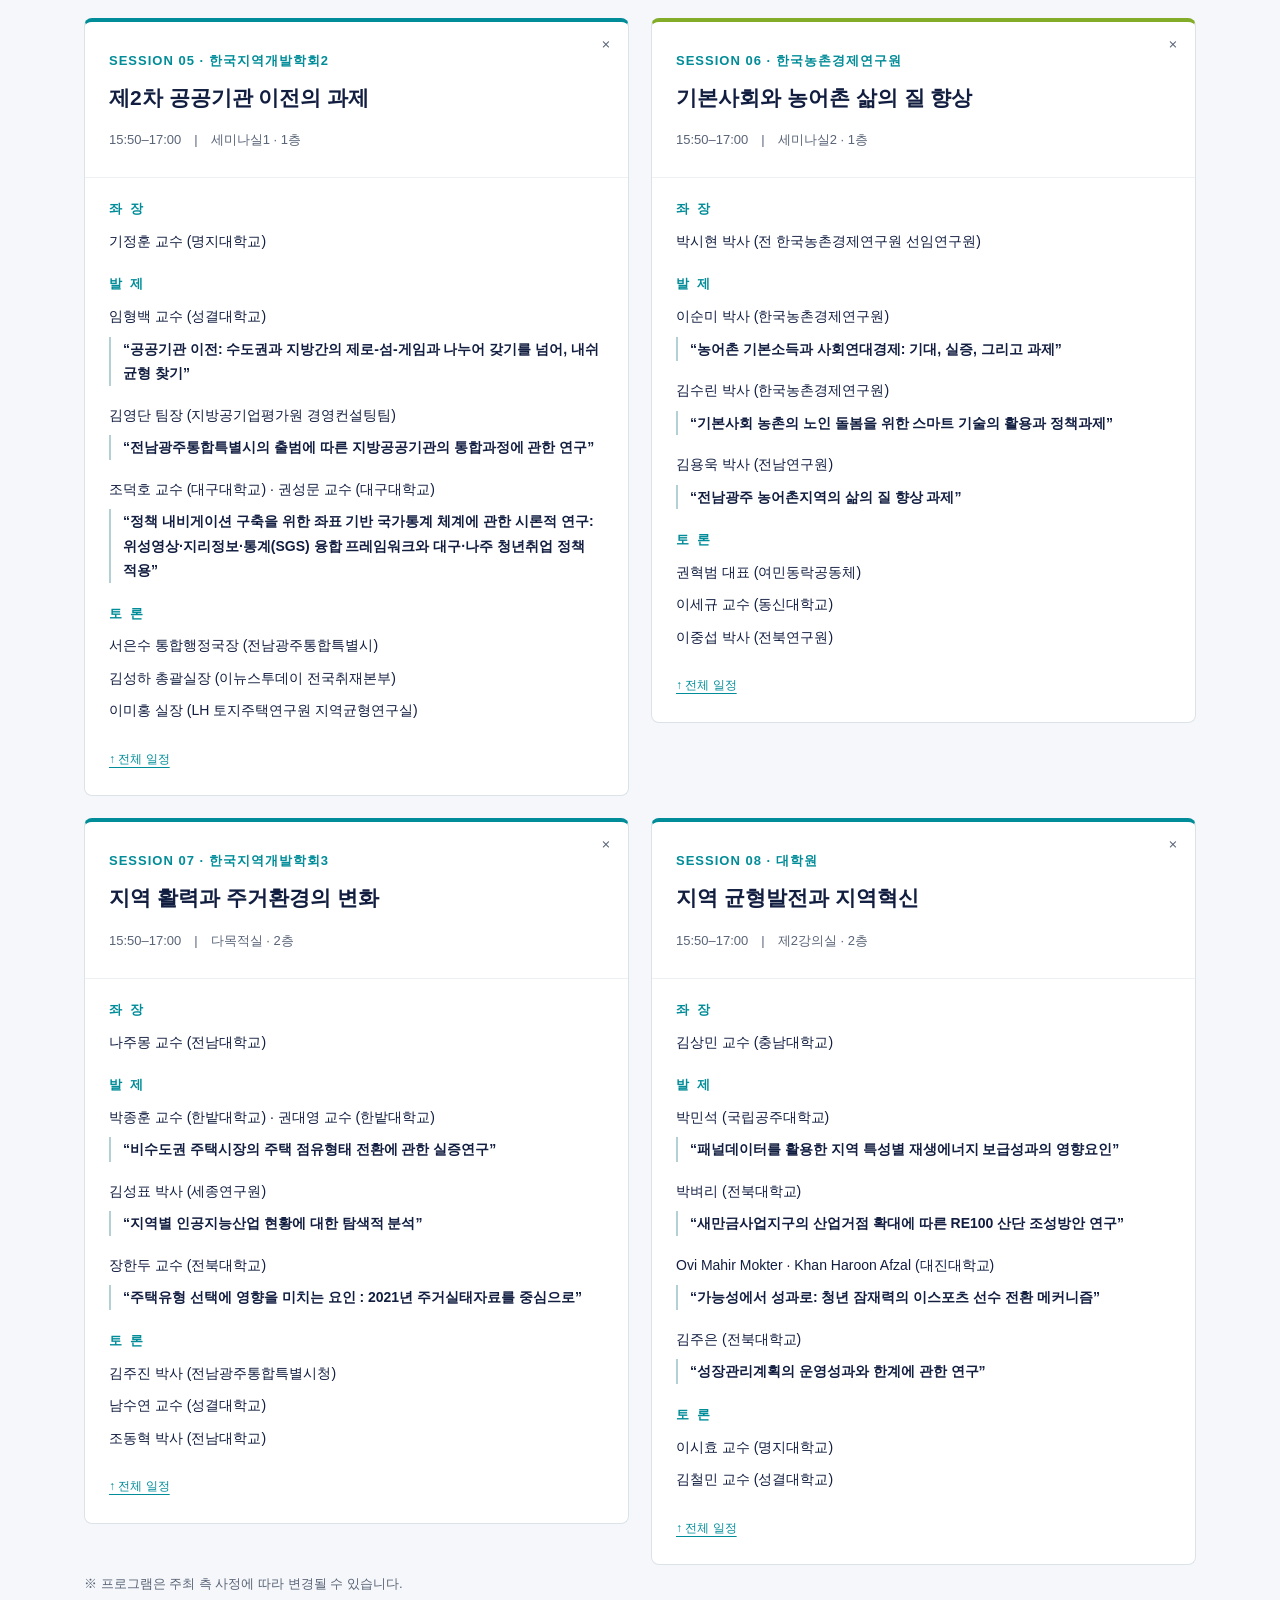
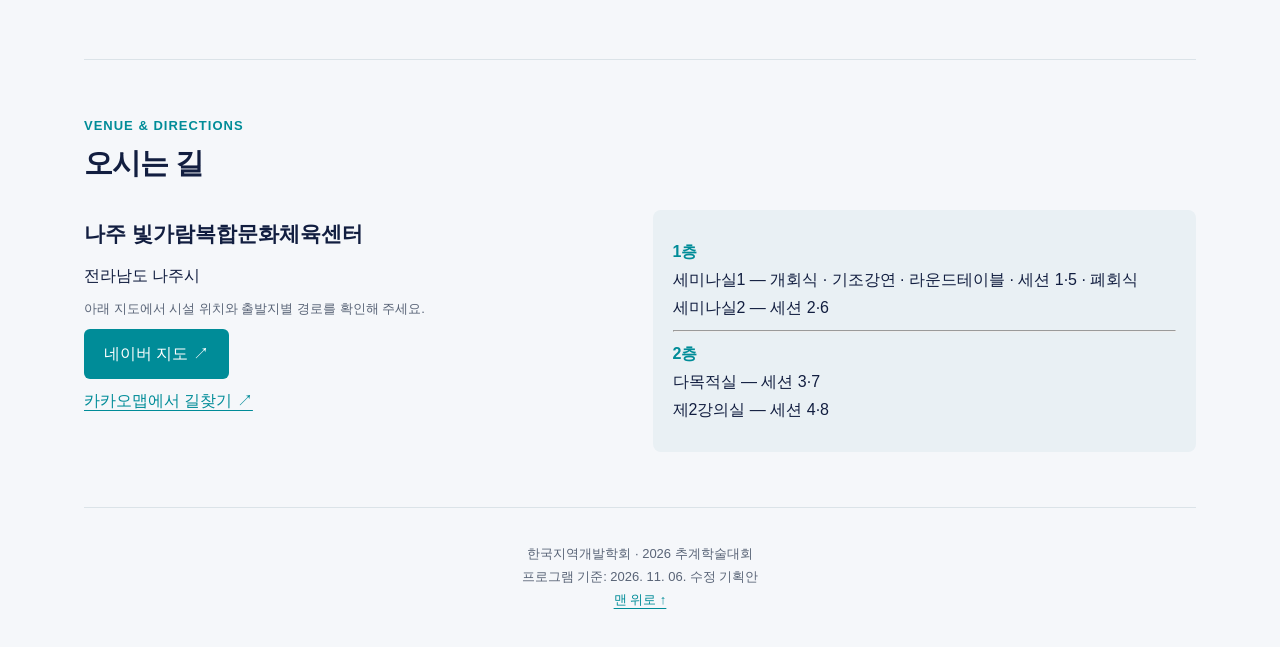
==== commit 632cef15: "Update index.html" ====
--- a/2026-fall/index.html
+++ b/2026-fall/index.html
@@ -206,7 +206,6 @@
 <p>김현호 前원장 (고양연구원)</p>
 <p>이민원 원장 (혁신도시정책연구원, 前국가균형발전위원장)</p>
 <p>정종영 취재본부장 (이뉴스투데이)</p>
-<p>김진영 기자 (한국일보)</p>
 </article>
 </div>
 </section>
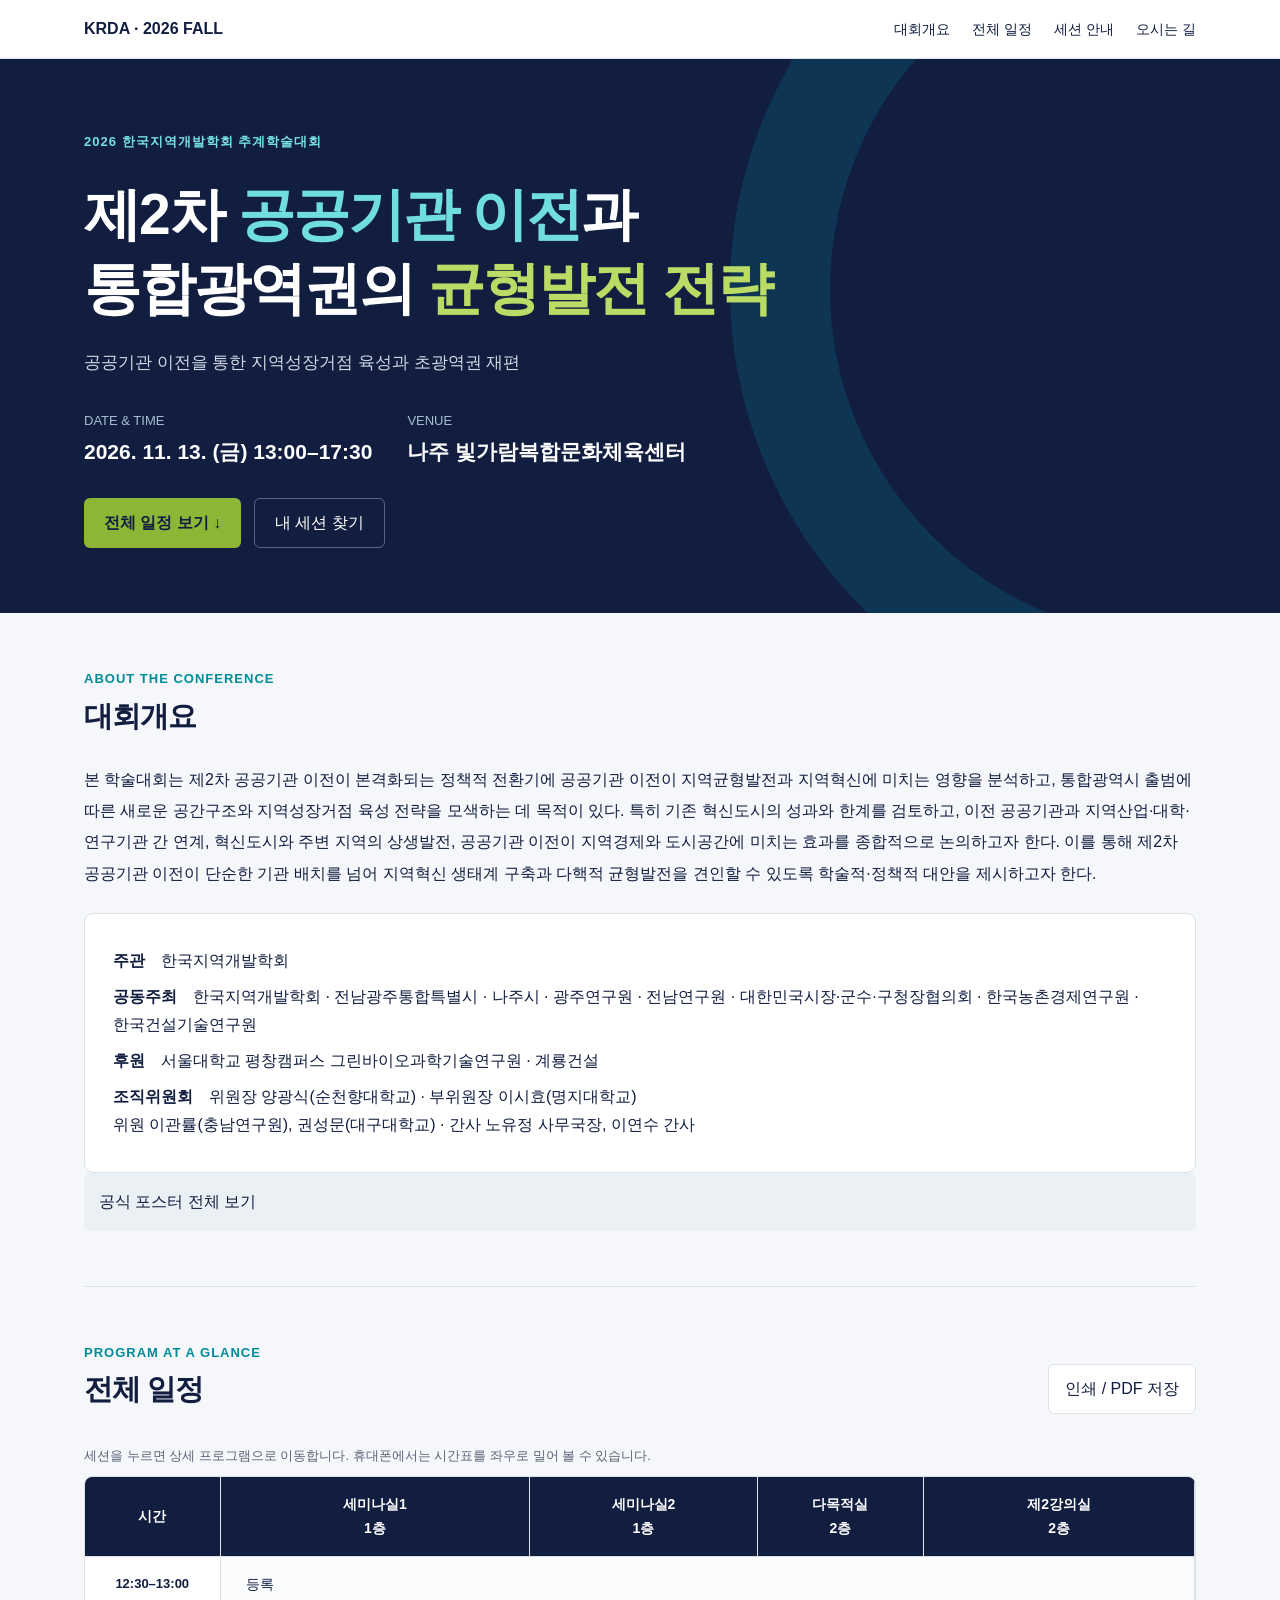
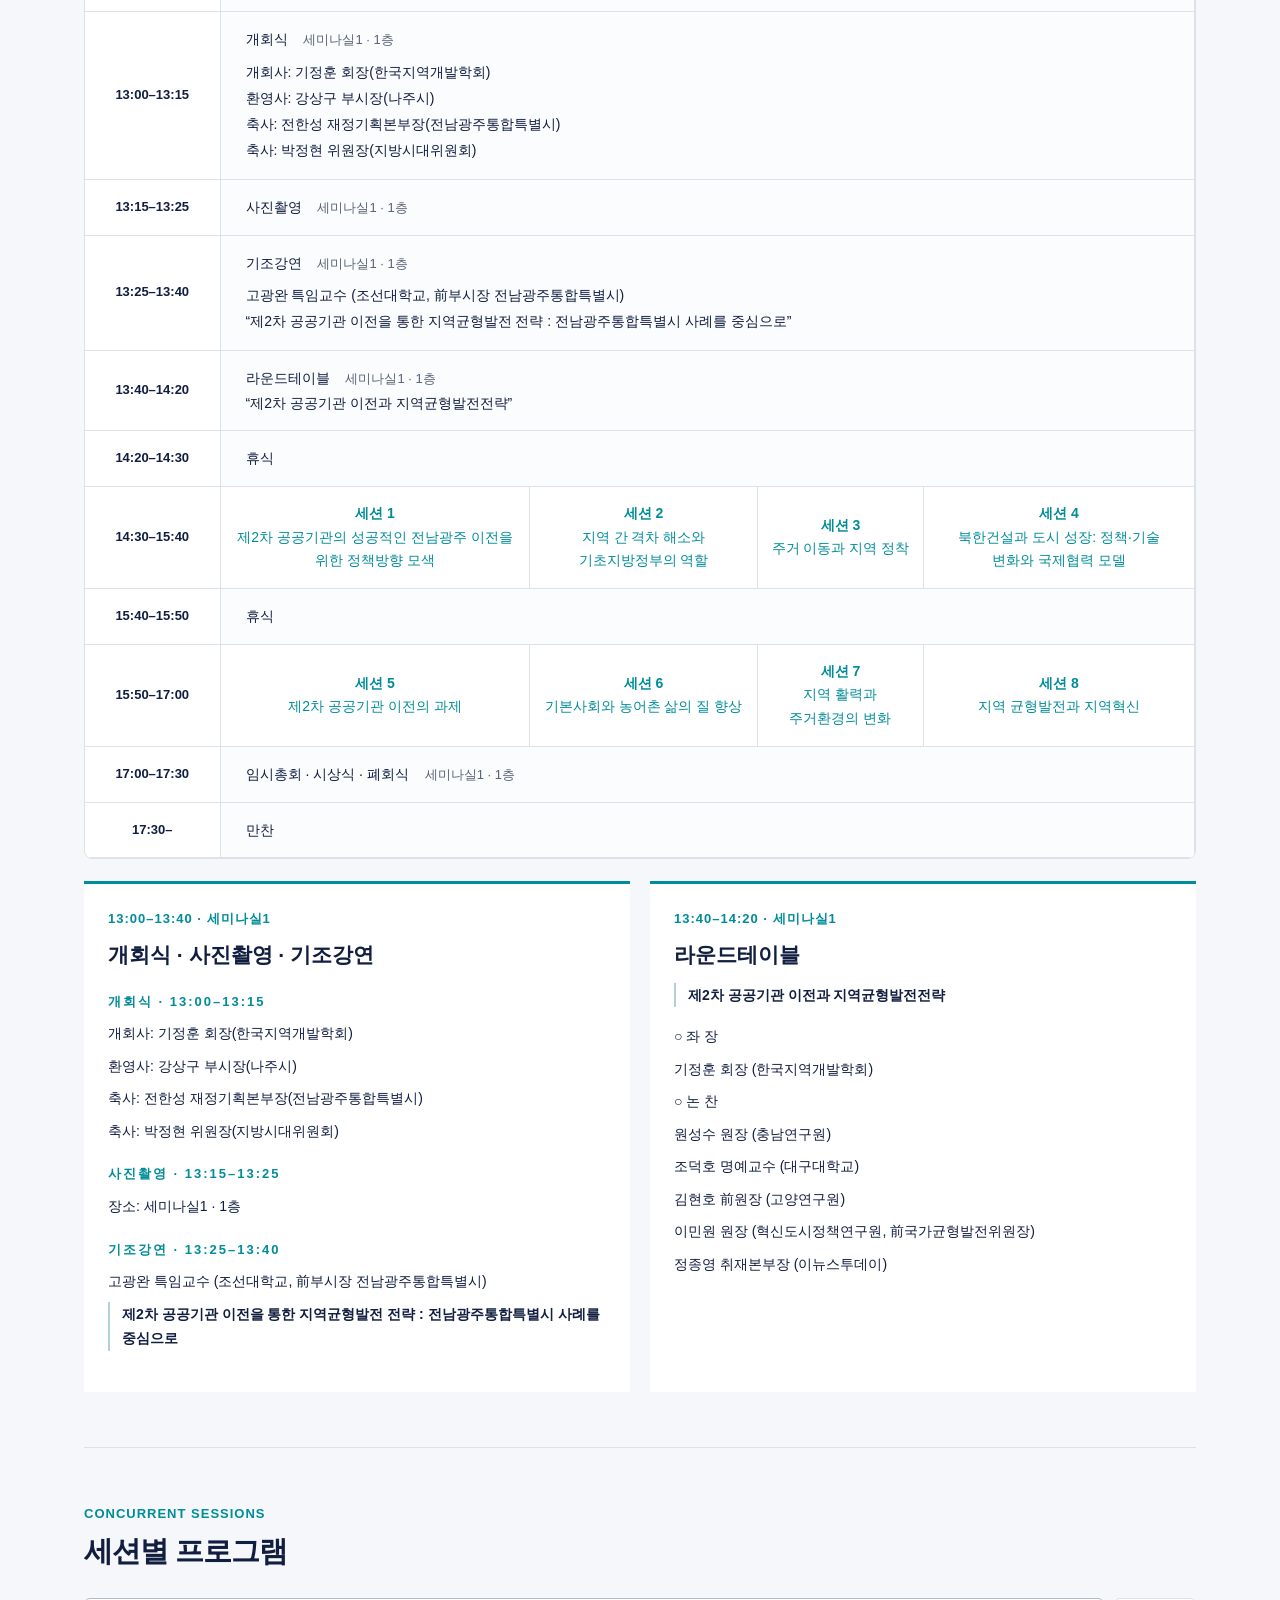
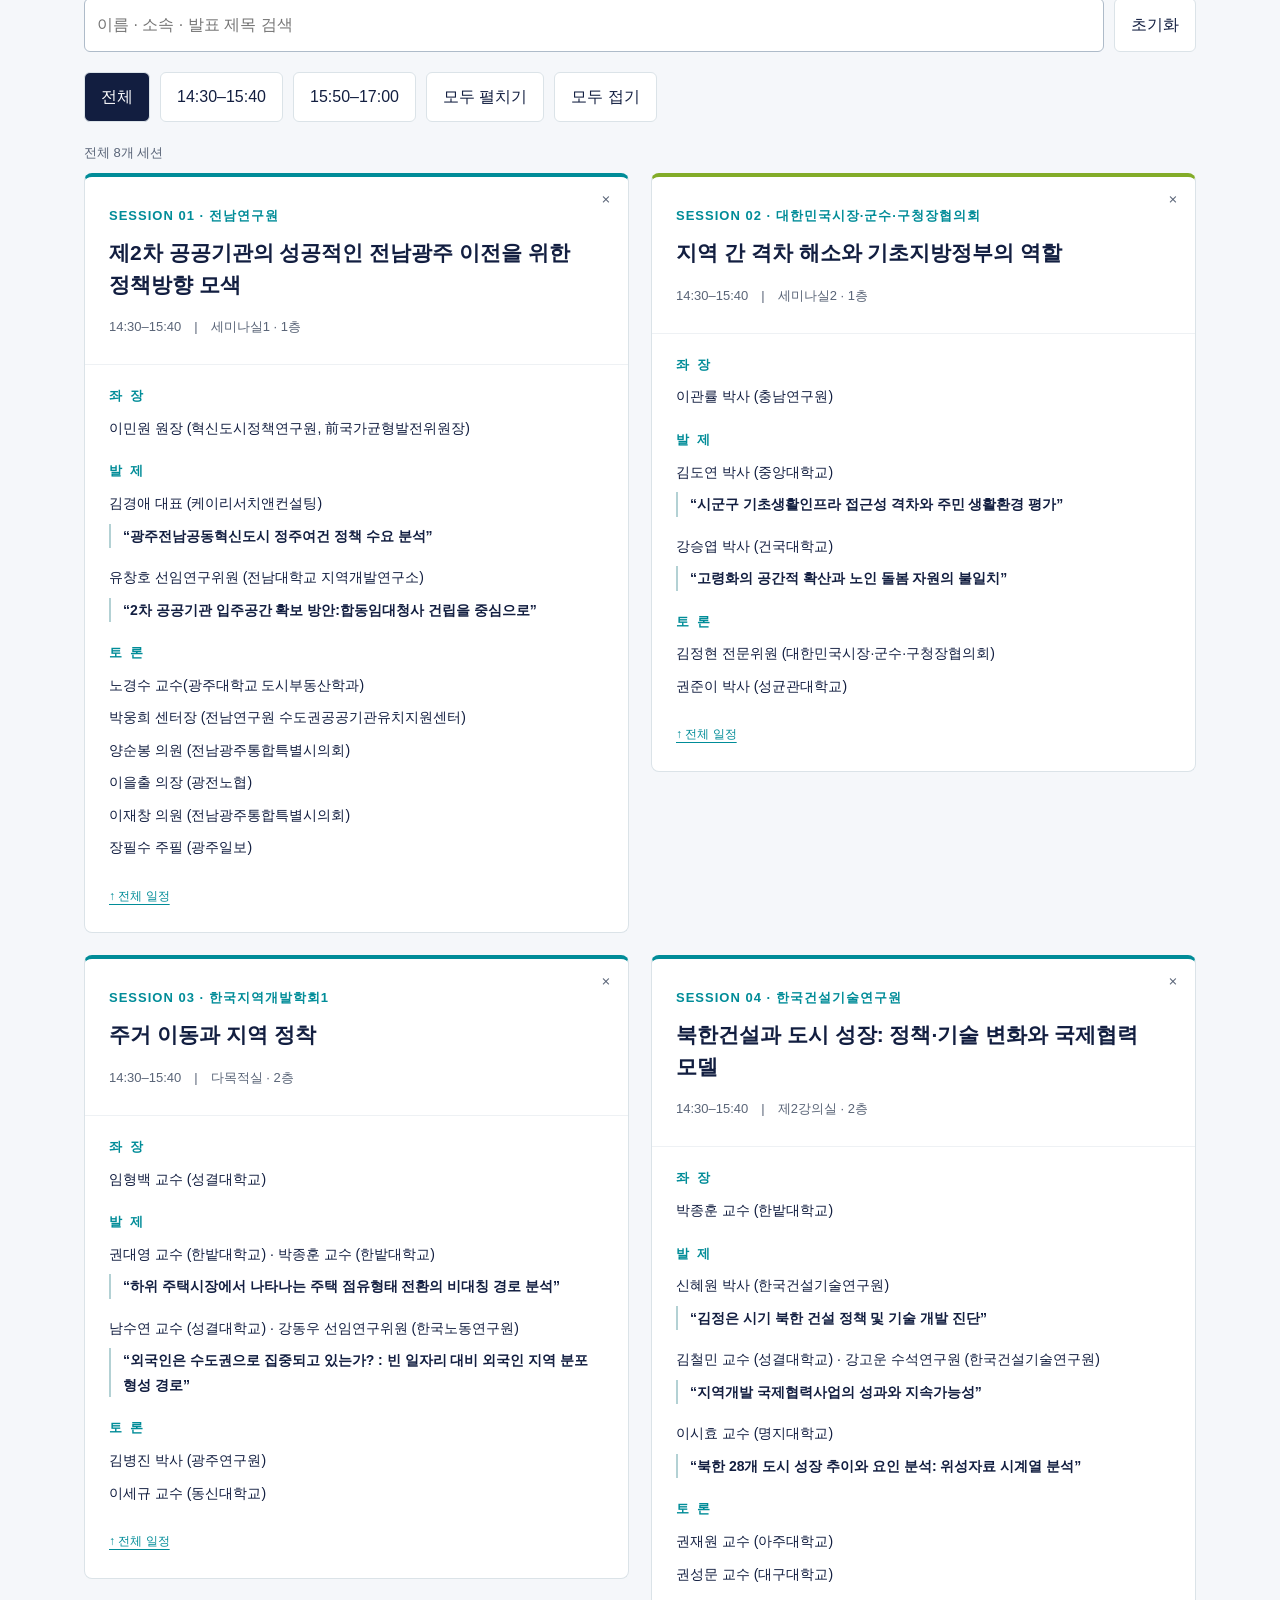
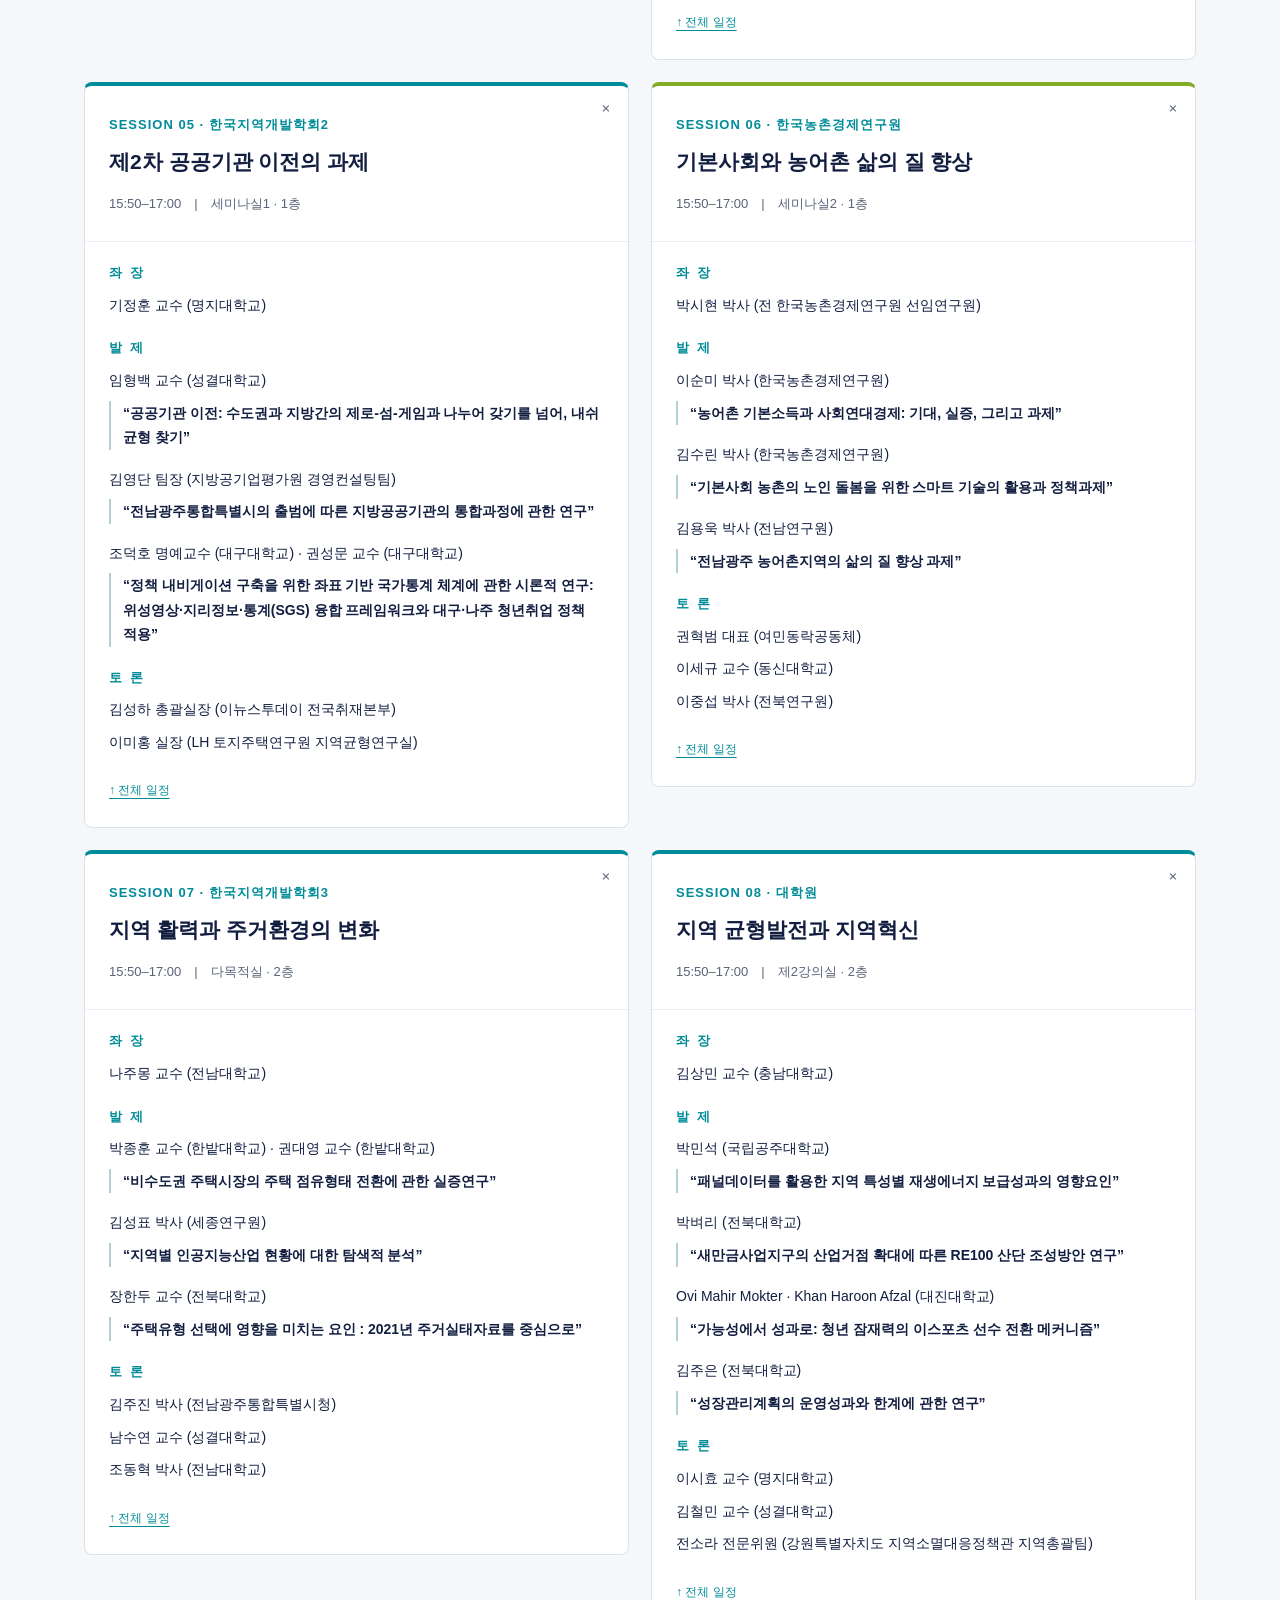
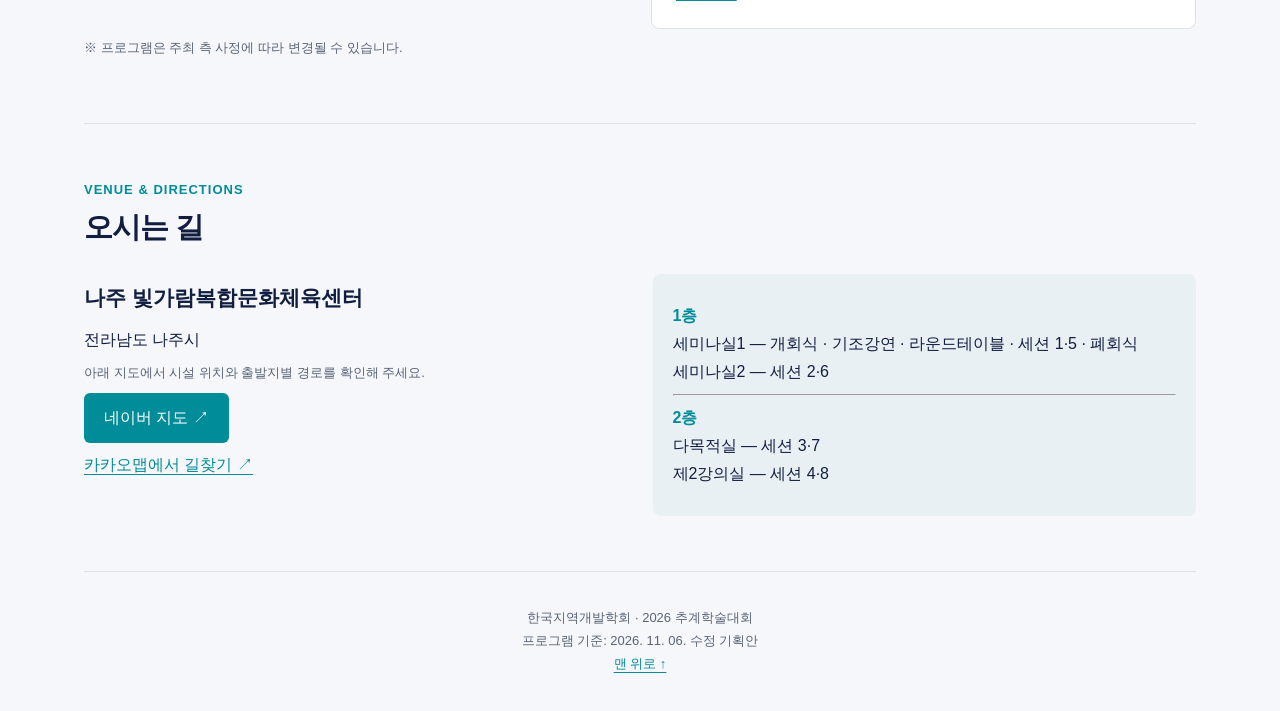
==== commit 96bd7bf5: "Update index.html" ====
--- a/2026-fall/index.html
+++ b/2026-fall/index.html
@@ -105,7 +105,7 @@
 <tr class="common">
 <th scope="row">13:25–13:40</th>
 <td colspan="4">기조강연 <small>세미나실1 · 1층</small>
-<div class="ceremony-names">고광완 前부시장(전남광주통합특별시)<br>“제2차 공공기관 이전을 통한 지역균형발전 전략 : 전남광주통합특별시 사례를 중심으로”</div>
+<div class="ceremony-names">고광완 특임교수 (조선대학교, 前부시장 전남광주통합특별시)<br>“제2차 공공기관 이전을 통한 지역균형발전 전략 : 전남광주통합특별시 사례를 중심으로”</div>
 </td>
 </tr>
 <tr class="common">
@@ -122,7 +122,7 @@
 <td>
 <a href="#session-1" data-session="1">
 <b>세션 1</b>
-<br>제2차 공공기관 이전과 통합광역권의 균형발전 전략</a>
+<br>제2차 공공기관의 성공적인 전남광주 이전을 위한 정책방향 모색</a>
 </td>
 <td>
 <a href="#session-2" data-session="2">
@@ -191,7 +191,7 @@
 <h4>사진촬영 · 13:15–13:25</h4>
 <p>장소: 세미나실1 · 1층</p>
 <h4>기조강연 · 13:25–13:40</h4>
-<p>고광완 前부시장(전남광주통합특별시)</p>
+<p>고광완 특임교수 (조선대학교, 前부시장 전남광주통합특별시)</p>
 <p class="paper">제2차 공공기관 이전을 통한 지역균형발전 전략 : 전남광주통합특별시 사례를 중심으로</p>
 </article>
 <article>
@@ -202,7 +202,7 @@
 <p>기정훈 회장 (한국지역개발학회)</p>
 <p>○ 논 찬</p>
 <p>원성수 원장 (충남연구원)</p>
-<p>조덕호 교수 (대구대)</p>
+<p>조덕호 명예교수 (대구대학교)</p>
 <p>김현호 前원장 (고양연구원)</p>
 <p>이민원 원장 (혁신도시정책연구원, 前국가균형발전위원장)</p>
 <p>정종영 취재본부장 (이뉴스투데이)</p>
@@ -234,7 +234,7 @@
 <details class="session" id="session-1" open>
 <summary>
 <span class="eyebrow">SESSION 01 · 전남연구원</span>
-<h3>제2차 공공기관 이전과 통합광역권의 균형발전 전략</h3>
+<h3>제2차 공공기관의 성공적인 전남광주 이전을 위한 정책방향 모색</h3>
 <span class="meta">14:30–15:40　|　세미나실1 · 1층</span>
 <span class="toggle" aria-hidden="true">＋</span>
 </summary>
@@ -249,6 +249,7 @@
 <h4>토 론</h4>
 <p>노경수 교수(광주대학교 도시부동산학과)</p>
 <p>박웅희 센터장 (전남연구원 수도권공공기관유치지원센터)</p>
+<p>양순봉 의원 (전남광주통합특별시의회)</p>
 <p>이을출 의장 (광전노협)</p>
 <p>이재창 의원 (전남광주통합특별시의회)</p>
 <p>장필수 주필 (광주일보)</p>
@@ -347,10 +348,9 @@
 <p class="paper">“공공기관 이전: 수도권과 지방간의 제로-섬-게임과 나누어 갖기를 넘어, 내쉬 균형 찾기”</p>
 <p>김영단 팀장 (지방공기업평가원 경영컨설팅팀)</p>
 <p class="paper">“전남광주통합특별시의 출범에 따른 지방공공기관의 통합과정에 관한 연구”</p>
-<p>조덕호 교수 (대구대학교) · 권성문 교수 (대구대학교)</p>
+<p>조덕호 명예교수 (대구대학교) · 권성문 교수 (대구대학교)</p>
 <p class="paper">“정책 내비게이션 구축을 위한 좌표 기반 국가통계 체계에 관한 시론적 연구: 위성영상·지리정보·통계(SGS) 융합 프레임워크와 대구·나주 청년취업 정책 적용”</p>
 <h4>토 론</h4>
-<p>서은수 통합행정국장 (전남광주통합특별시)</p>
 <p>김성하 총괄실장 (이뉴스투데이 전국취재본부)</p>
 <p>이미홍 실장 (LH 토지주택연구원 지역균형연구실)</p>
 <a href="#schedule" class="back">↑ 전체 일정</a>
@@ -435,6 +435,7 @@
 <h4>토 론</h4>
 <p>이시효 교수 (명지대학교)</p>
 <p>김철민 교수 (성결대학교)</p>
+<p>전소라 전문위원 (강원특별자치도 지역소멸대응정책관 지역총괄팀)</p>
 <a href="#schedule" class="back">↑ 전체 일정</a>
 </div>
 </details>
